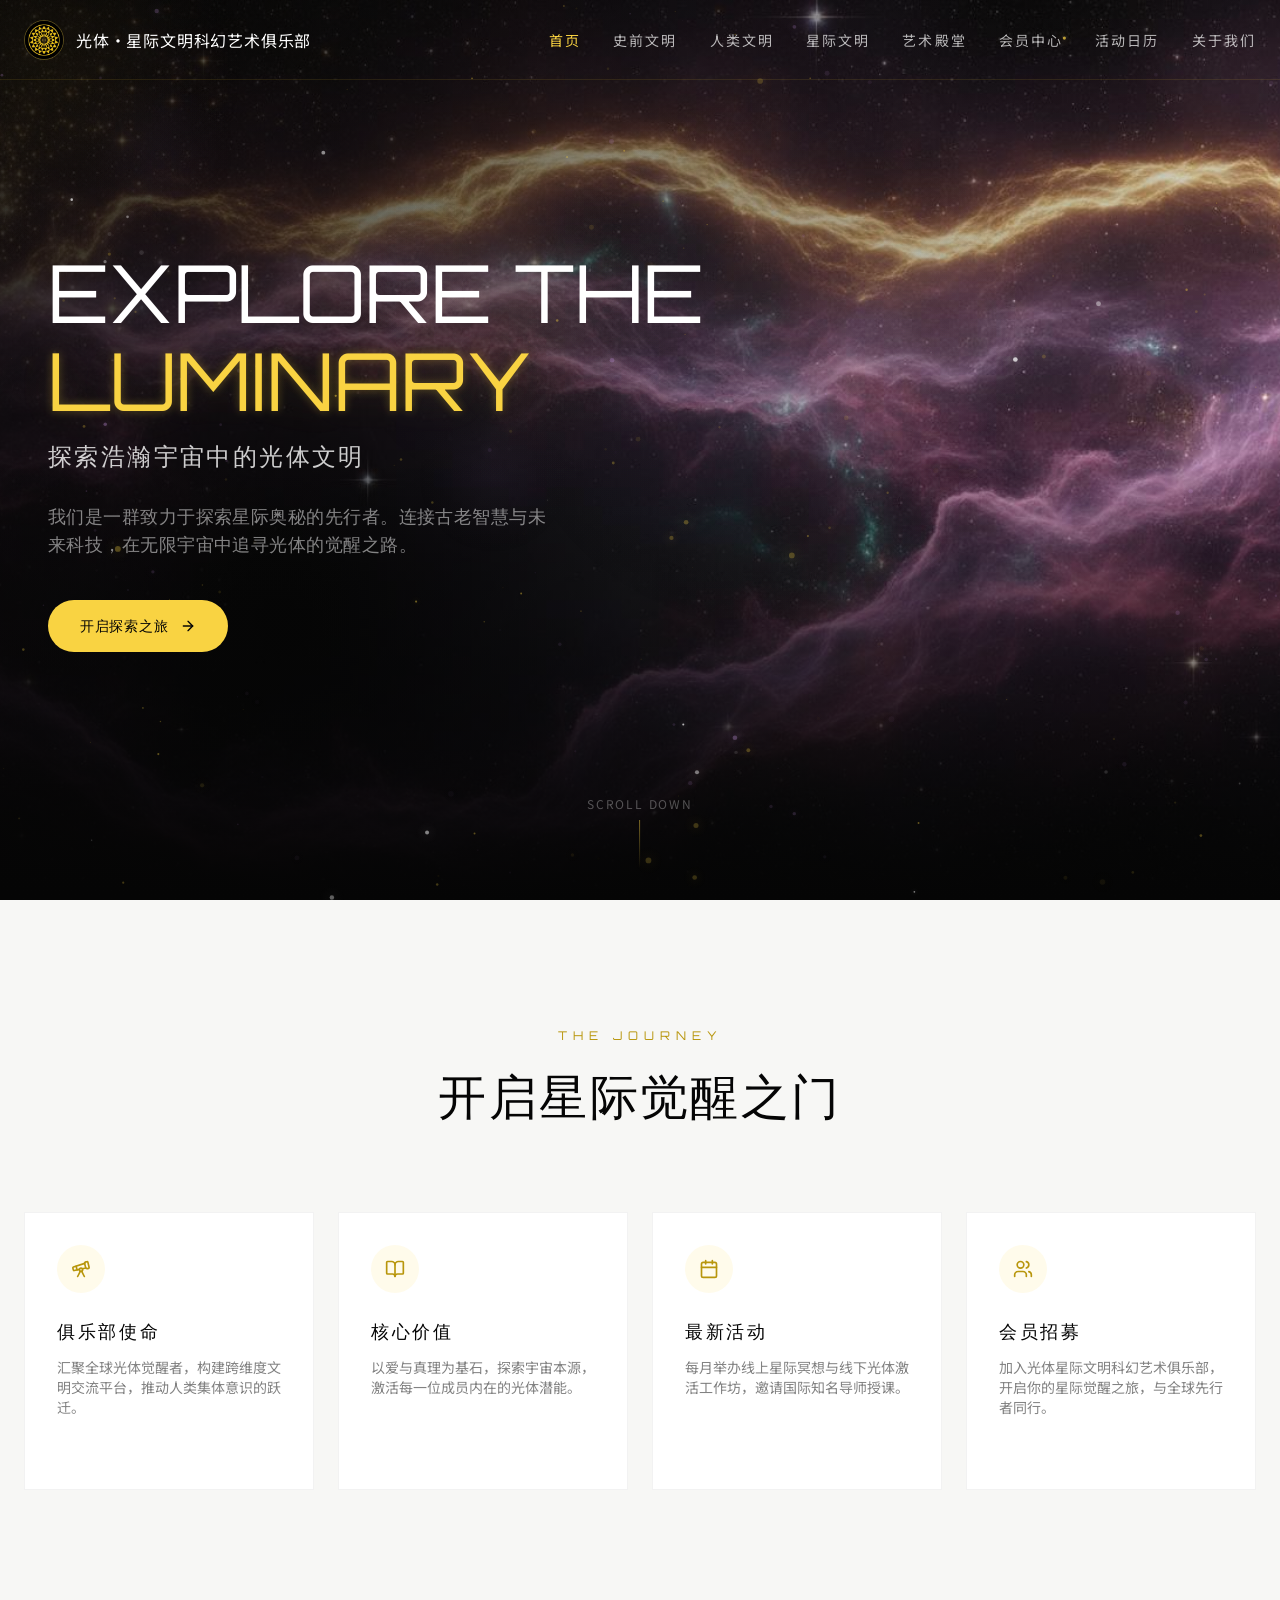
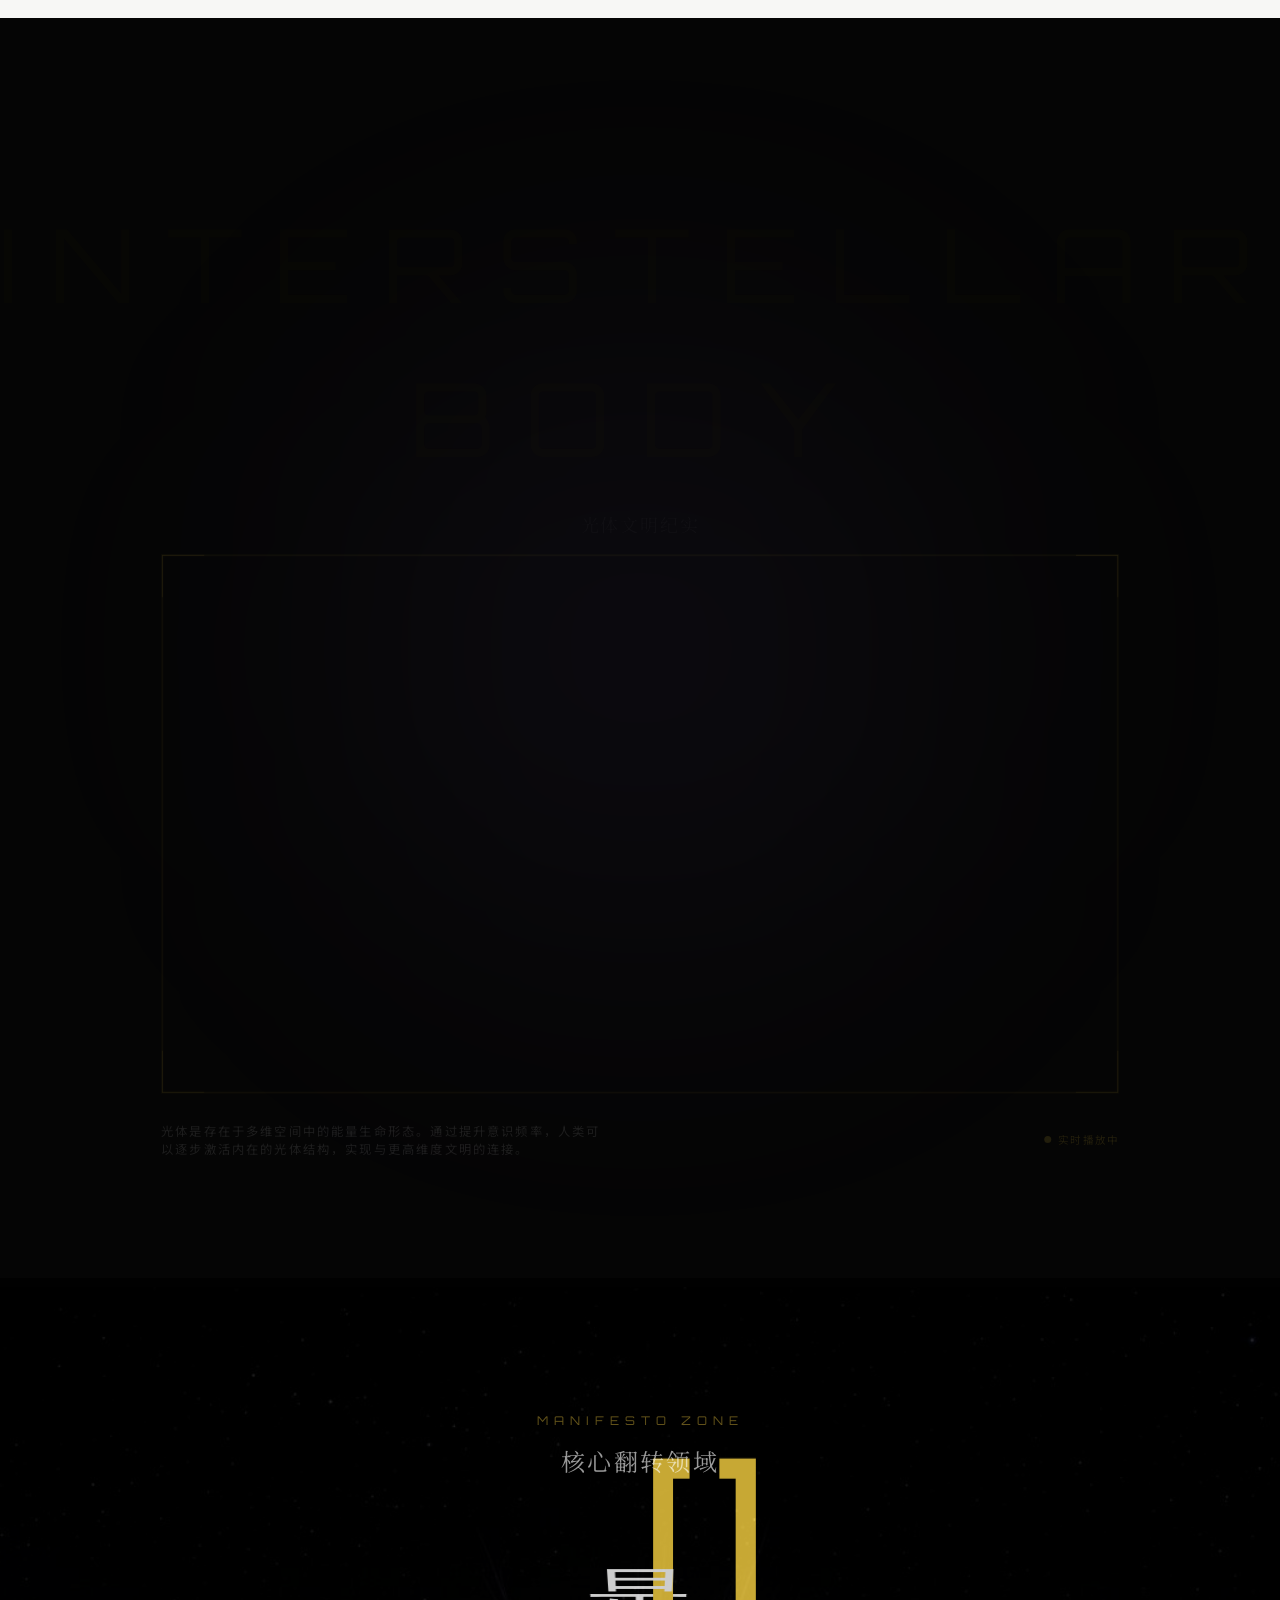
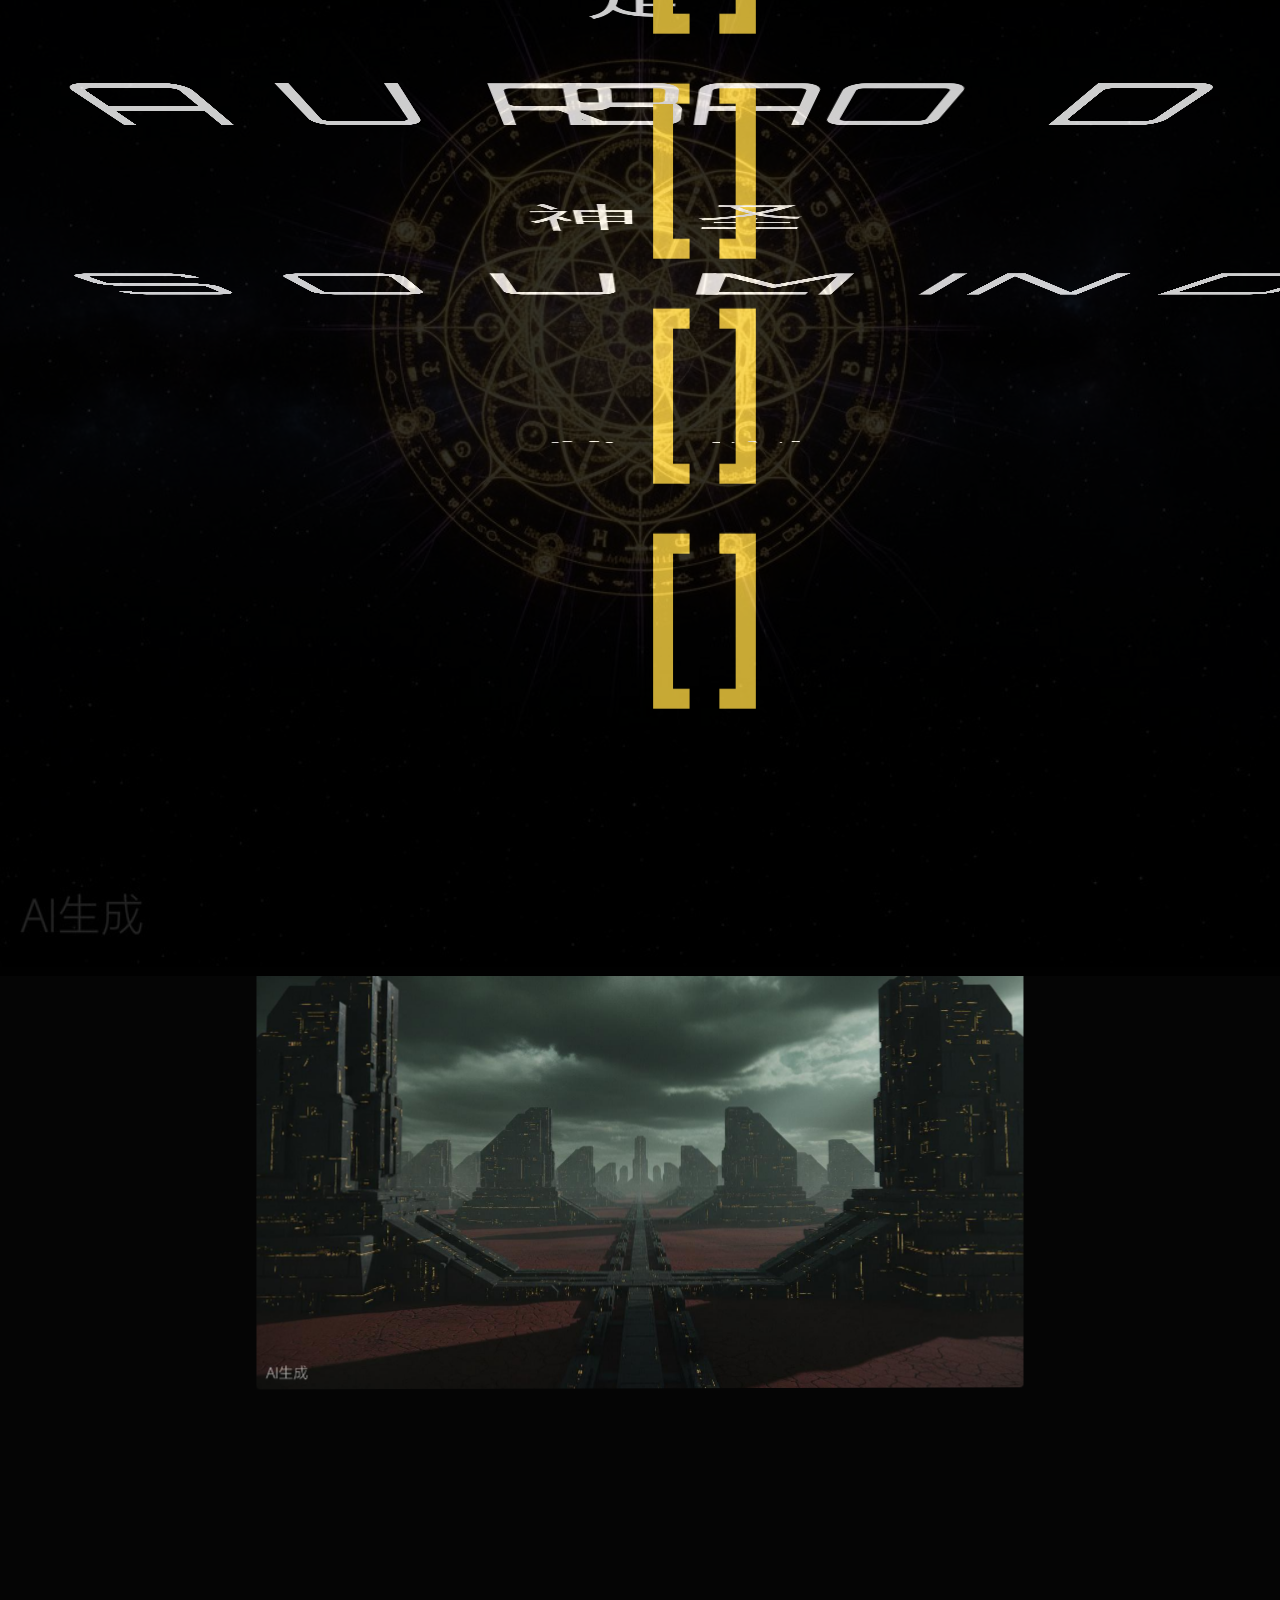
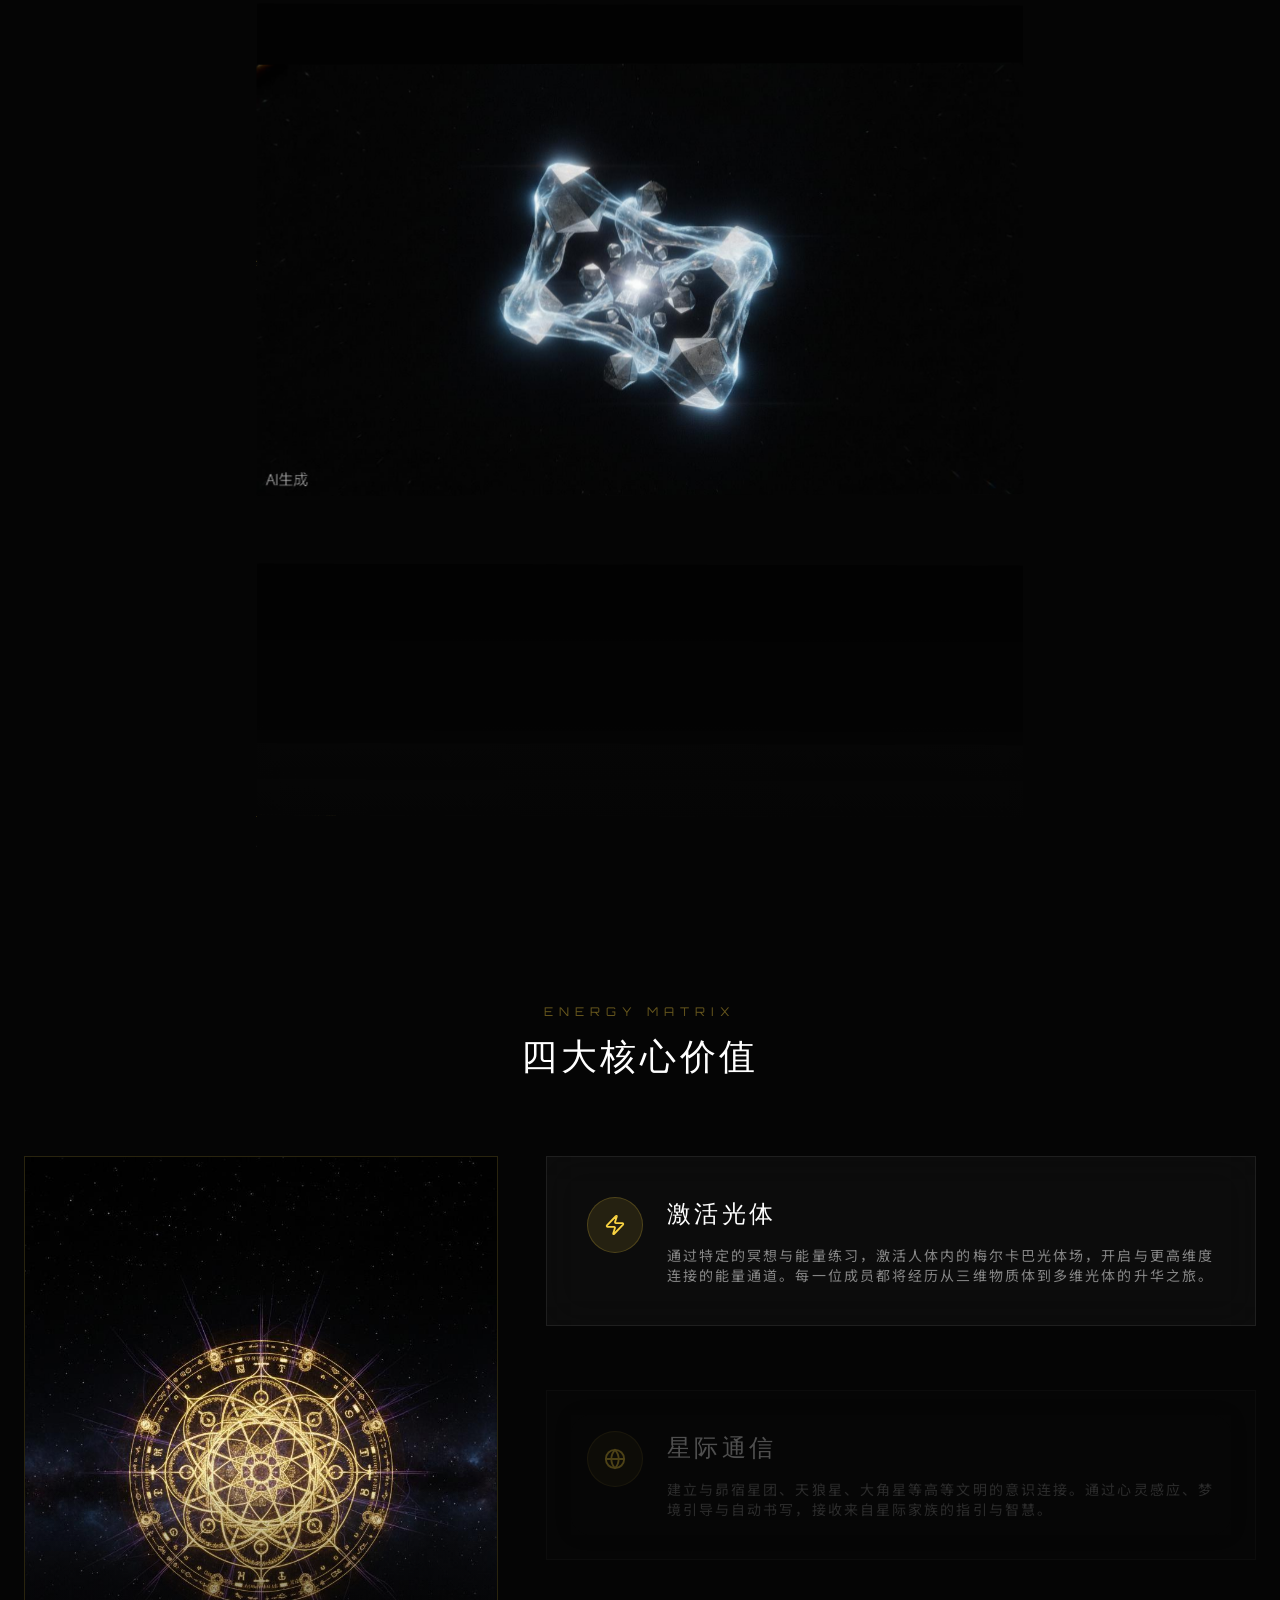
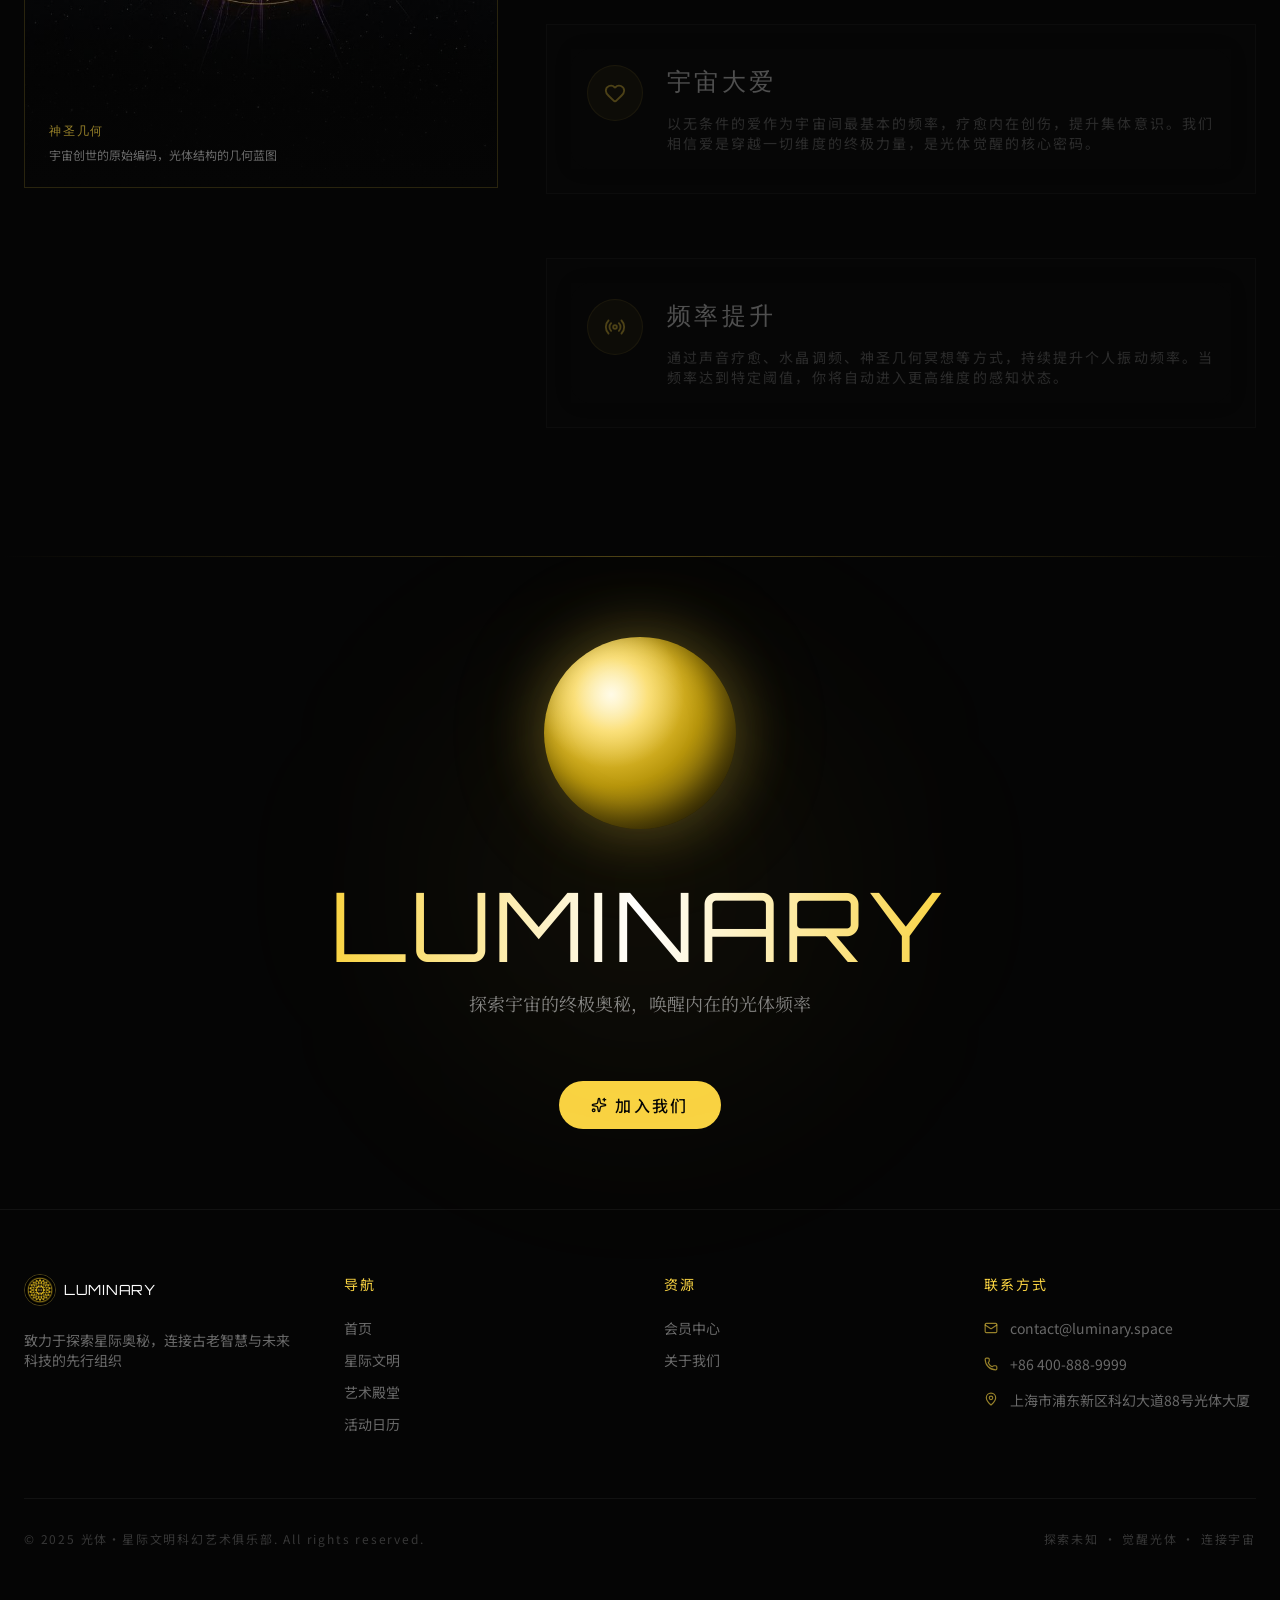
==== index.html @ 46bd372d "光体·星际文明科幻艺术俱乐部：Kimi 全量迁移 + hash 路由改造 - 从 kimi 站点迁移完整静态产物（index.html / assets / images / videos） - 路由" ====
<!DOCTYPE html><html lang="zh-CN"><head>
    <meta charset="UTF-8"/>
    <meta name="viewport" content="width=device-width, initial-scale=1.0, maximum-scale=5.0, user-scalable=yes"/>
    <meta name="theme-color" content="#050505"/>
    <link rel="icon" type="image/jpeg" href="./images/logo.jpg"/>
<title>光体·星际文明科幻艺术俱乐部</title>
    <link rel="preconnect" href="https://fonts.loli.net"/>
    <link rel="preconnect" href="https://gstatic.loli.net" crossorigin=""/>
    <link href="https://fonts.loli.net/css2?family=Cutive+Mono&amp;family=Orbitron:wght@400;500;600;700;800;900&amp;family=Rajdhani:wght@300;400;500;600;700&amp;family=Noto+Sans+SC:wght@300;400;500;700&amp;family=Noto+Serif+SC:wght@400;600&amp;display=swap" rel="stylesheet"/>
    <script type="module" crossorigin="" src="./assets/app-hash.js"></script>
    <link rel="stylesheet" crossorigin="" href="./assets/index-DGl1yDNd.css"/>
  <script src="https://www.kimi.com/sdk-seed.js" defer="" data-kimi-disable-watermark="false" data-kimi-analytics="false"></script></head>
  <body>
    <div id="root"></div>
  

</body></html>
---- assets/index-DGl1yDNd.css ----
*,:before,:after{--tw-border-spacing-x: 0;--tw-border-spacing-y: 0;--tw-translate-x: 0;--tw-translate-y: 0;--tw-rotate: 0;--tw-skew-x: 0;--tw-skew-y: 0;--tw-scale-x: 1;--tw-scale-y: 1;--tw-pan-x: ;--tw-pan-y: ;--tw-pinch-zoom: ;--tw-scroll-snap-strictness: proximity;--tw-gradient-from-position: ;--tw-gradient-via-position: ;--tw-gradient-to-position: ;--tw-ordinal: ;--tw-slashed-zero: ;--tw-numeric-figure: ;--tw-numeric-spacing: ;--tw-numeric-fraction: ;--tw-ring-inset: ;--tw-ring-offset-width: 0px;--tw-ring-offset-color: #fff;--tw-ring-color: rgb(59 130 246 / .5);--tw-ring-offset-shadow: 0 0 #0000;--tw-ring-shadow: 0 0 #0000;--tw-shadow: 0 0 #0000;--tw-shadow-colored: 0 0 #0000;--tw-blur: ;--tw-brightness: ;--tw-contrast: ;--tw-grayscale: ;--tw-hue-rotate: ;--tw-invert: ;--tw-saturate: ;--tw-sepia: ;--tw-drop-shadow: ;--tw-backdrop-blur: ;--tw-backdrop-brightness: ;--tw-backdrop-contrast: ;--tw-backdrop-grayscale: ;--tw-backdrop-hue-rotate: ;--tw-backdrop-invert: ;--tw-backdrop-opacity: ;--tw-backdrop-saturate: ;--tw-backdrop-sepia: ;--tw-contain-size: ;--tw-contain-layout: ;--tw-contain-paint: ;--tw-contain-style: }::backdrop{--tw-border-spacing-x: 0;--tw-border-spacing-y: 0;--tw-translate-x: 0;--tw-translate-y: 0;--tw-rotate: 0;--tw-skew-x: 0;--tw-skew-y: 0;--tw-scale-x: 1;--tw-scale-y: 1;--tw-pan-x: ;--tw-pan-y: ;--tw-pinch-zoom: ;--tw-scroll-snap-strictness: proximity;--tw-gradient-from-position: ;--tw-gradient-via-position: ;--tw-gradient-to-position: ;--tw-ordinal: ;--tw-slashed-zero: ;--tw-numeric-figure: ;--tw-numeric-spacing: ;--tw-numeric-fraction: ;--tw-ring-inset: ;--tw-ring-offset-width: 0px;--tw-ring-offset-color: #fff;--tw-ring-color: rgb(59 130 246 / .5);--tw-ring-offset-shadow: 0 0 #0000;--tw-ring-shadow: 0 0 #0000;--tw-shadow: 0 0 #0000;--tw-shadow-colored: 0 0 #0000;--tw-blur: ;--tw-brightness: ;--tw-contrast: ;--tw-grayscale: ;--tw-hue-rotate: ;--tw-invert: ;--tw-saturate: ;--tw-sepia: ;--tw-drop-shadow: ;--tw-backdrop-blur: ;--tw-backdrop-brightness: ;--tw-backdrop-contrast: ;--tw-backdrop-grayscale: ;--tw-backdrop-hue-rotate: ;--tw-backdrop-invert: ;--tw-backdrop-opacity: ;--tw-backdrop-saturate: ;--tw-backdrop-sepia: ;--tw-contain-size: ;--tw-contain-layout: ;--tw-contain-paint: ;--tw-contain-style: }*,:before,:after{box-sizing:border-box;border-width:0;border-style:solid;border-color:#e5e7eb}:before,:after{--tw-content: ""}html,:host{line-height:1.5;-webkit-text-size-adjust:100%;-moz-tab-size:4;-o-tab-size:4;tab-size:4;font-family:ui-sans-serif,system-ui,sans-serif,"Apple Color Emoji","Segoe UI Emoji",Segoe UI Symbol,"Noto Color Emoji";font-feature-settings:normal;font-variation-settings:normal;-webkit-tap-highlight-color:transparent}body{margin:0;line-height:inherit}hr{height:0;color:inherit;border-top-width:1px}abbr:where([title]){-webkit-text-decoration:underline dotted;text-decoration:underline dotted}h1,h2,h3,h4,h5,h6{font-size:inherit;font-weight:inherit}a{color:inherit;text-decoration:inherit}b,strong{font-weight:bolder}code,kbd,samp,pre{font-family:ui-monospace,SFMono-Regular,Menlo,Monaco,Consolas,Liberation Mono,Courier New,monospace;font-feature-settings:normal;font-variation-settings:normal;font-size:1em}small{font-size:80%}sub,sup{font-size:75%;line-height:0;position:relative;vertical-align:baseline}sub{bottom:-.25em}sup{top:-.5em}table{text-indent:0;border-color:inherit;border-collapse:collapse}button,input,optgroup,select,textarea{font-family:inherit;font-feature-settings:inherit;font-variation-settings:inherit;font-size:100%;font-weight:inherit;line-height:inherit;letter-spacing:inherit;color:inherit;margin:0;padding:0}button,select{text-transform:none}button,input:where([type=button]),input:where([type=reset]),input:where([type=submit]){-webkit-appearance:button;background-color:transparent;background-image:none}:-moz-focusring{outline:auto}:-moz-ui-invalid{box-shadow:none}progress{vertical-align:baseline}::-webkit-inner-spin-button,::-webkit-outer-spin-button{height:auto}[type=search]{-webkit-appearance:textfield;outline-offset:-2px}::-webkit-search-decoration{-webkit-appearance:none}::-webkit-file-upload-button{-webkit-appearance:button;font:inherit}summary{display:list-item}blockquote,dl,dd,h1,h2,h3,h4,h5,h6,hr,figure,p,pre{margin:0}fieldset{margin:0;padding:0}legend{padding:0}ol,ul,menu{list-style:none;margin:0;padding:0}dialog{padding:0}textarea{resize:vertical}input::-moz-placeholder,textarea::-moz-placeholder{opacity:1;color:#9ca3af}input::placeholder,textarea::placeholder{opacity:1;color:#9ca3af}button,[role=button]{cursor:pointer}:disabled{cursor:default}img,svg,video,canvas,audio,iframe,embed,object{display:block;vertical-align:middle}img,video{max-width:100%;height:auto}[hidden]:where(:not([hidden=until-found])){display:none}:root{--background: 0 0% 2%;--foreground: 0 0% 100%;--card: 0 0% 4%;--card-foreground: 0 0% 100%;--popover: 0 0% 4%;--popover-foreground: 0 0% 100%;--primary: 45 94% 62%;--primary-foreground: 0 0% 2%;--secondary: 240 4% 16%;--secondary-foreground: 0 0% 100%;--muted: 240 4% 16%;--muted-foreground: 0 0% 64%;--accent: 263 70% 76%;--accent-foreground: 0 0% 100%;--destructive: 0 84.2% 60.2%;--destructive-foreground: 0 0% 98%;--border: 45 94% 62% / .1;--input: 0 0% 15%;--ring: 45 94% 62%;--radius: .25rem;--font-orbitron: "Orbitron", sans-serif;--font-rajdhani: "Rajdhani", sans-serif;--font-cutive: "Cutive Mono", monospace;--font-noto: "Noto Sans SC", sans-serif;--font-noto-serif: "Noto Serif SC", serif}*{border-color:hsl(var(--border))}html{scroll-behavior:auto;overflow-x:hidden;width:100%}body{--tw-bg-opacity: 1;background-color:rgb(5 5 5 / var(--tw-bg-opacity, 1));--tw-text-opacity: 1;color:rgb(255 255 255 / var(--tw-text-opacity, 1));font-family:var(--font-noto);-webkit-font-smoothing:antialiased;-moz-osx-font-smoothing:grayscale;overflow-x:hidden;width:100%;min-width:320px}#root{width:100%;overflow-x:hidden}.\!container{width:100%!important}.container{width:100%}@media(min-width:640px){.\!container{max-width:640px!important}.container{max-width:640px}}@media(min-width:768px){.\!container{max-width:768px!important}.container{max-width:768px}}@media(min-width:1024px){.\!container{max-width:1024px!important}.container{max-width:1024px}}@media(min-width:1280px){.\!container{max-width:1280px!important}.container{max-width:1280px}}@media(min-width:1536px){.\!container{max-width:1536px!important}.container{max-width:1536px}}.font-orbitron{font-family:var(--font-orbitron)}.font-rajdhani{font-family:var(--font-rajdhani)}.font-serif-cn{font-family:var(--font-noto-serif)}.glass-panel{backdrop-filter:blur(20px);-webkit-backdrop-filter:blur(20px);background:#ffffff08;border:1px solid rgba(255,255,255,.08)}.gold-border{border:1px solid rgba(249,211,66,.15)}.morph-wrapper{height:100vh;display:flex;justify-content:center;overflow:auto;perspective:1000px;background:#010101}.morph-container{position:relative;height:100%;display:flex;justify-content:center;align-items:center;gap:2rem;transform-style:preserve-3d}.morph-column{display:flex;flex-direction:column;font-size:18vh;line-height:.9;font-family:var(--font-orbitron);text-transform:uppercase;color:#fff;transform-style:preserve-3d}.morph-column-center{width:40vw;text-align:center;height:100%;display:flex;justify-content:center;align-items:center}.morph-item{transform-style:preserve-3d;position:relative}.flip-target{display:flex;justify-content:center;align-items:center;transform-style:preserve-3d;position:relative}.fixed-bracket{position:absolute;width:100%;display:flex;justify-content:space-between;font-size:1.5em;color:#f9d342;top:50%;transform:translateY(-50%);pointer-events:none;padding:0 .2em}.morph-word{display:flex;justify-content:center;align-items:center;transform-style:preserve-3d}.char-main,.char-rearrange{display:inline-block;backface-visibility:hidden;transform-style:preserve-3d}.flip-state-1 .char-rearrange,.flip-state-2 .char-main{opacity:0}.reflection-section{background-color:#050505;min-height:100vh;display:flex;flex-direction:column;align-items:center;padding:15vh 0;color:#fff;overflow:hidden}.reflection-img{width:60vw;aspect-ratio:16/9;background-size:cover;background-position:center;will-change:transform;border-radius:4px}.reflection-group{position:relative;display:grid;place-items:center;transform-style:preserve-3d}.reflection-group .content{transform:rotateX(-3deg) rotateY(3deg)}.reflection-group .\!content{transform:rotateX(-3deg) rotateY(3deg)!important}.reflection-wrap{transform:scaleY(-1) rotateX(-3deg) rotateY(3deg);position:absolute;overflow:hidden;top:100%;left:0}.reflection-wrap:before,.reflection-wrap:after{content:"";position:absolute;right:0;left:0;height:20vh;background:#050505;z-index:10;pointer-events:none}.reflection-wrap:before{top:0}.reflection-wrap:after{bottom:0}.reflection-gradient{position:absolute;inset:0;z-index:20;pointer-events:none;background-image:linear-gradient(0deg,rgba(5,5,5,.8),rgba(5,5,5,.4) 40%,transparent 60%);mix-blend-mode:overlay}.sr-only{position:absolute;width:1px;height:1px;padding:0;margin:-1px;overflow:hidden;clip:rect(0,0,0,0);white-space:nowrap;border-width:0}.pointer-events-none{pointer-events:none}.visible{visibility:visible}.invisible{visibility:hidden}.static{position:static}.fixed{position:fixed}.absolute{position:absolute}.relative{position:relative}.inset-0{inset:0}.inset-x-0{left:0;right:0}.inset-y-0{top:0;bottom:0}.-bottom-12{bottom:-3rem}.-left-12{left:-3rem}.-right-12{right:-3rem}.-top-12{top:-3rem}.bottom-0{bottom:0}.bottom-6{bottom:1.5rem}.left-0{left:0}.left-1\/2{left:50%}.left-2{left:.5rem}.left-6{left:1.5rem}.left-\[20\%\]{left:20%}.left-\[50\%\]{left:50%}.left-\[60\%\]{left:60%}.right-0{right:0}.right-1{right:.25rem}.right-2{right:.5rem}.right-3{right:.75rem}.right-4{right:1rem}.right-6{right:1.5rem}.right-\[25\%\]{right:25%}.top-0{top:0}.top-1\.5{top:.375rem}.top-1\/2{top:50%}.top-16{top:4rem}.top-3\.5{top:.875rem}.top-4{top:1rem}.top-\[1px\]{top:1px}.top-\[50\%\]{top:50%}.top-\[60\%\]{top:60%}.top-full{top:100%}.isolate{isolation:isolate}.z-0{z-index:0}.z-10{z-index:10}.z-20{z-index:20}.z-30{z-index:30}.z-50{z-index:50}.z-\[1\]{z-index:1}.order-first{order:-9999}.order-last{order:9999}.col-start-2{grid-column-start:2}.row-span-2{grid-row:span 2 / span 2}.row-start-1{grid-row-start:1}.\!m-0{margin:0!important}.-mx-1{margin-left:-.25rem;margin-right:-.25rem}.-my-2{margin-top:-.5rem;margin-bottom:-.5rem}.mx-2{margin-left:.5rem;margin-right:.5rem}.mx-3\.5{margin-left:.875rem;margin-right:.875rem}.mx-auto{margin-left:auto;margin-right:auto}.my-0{margin-top:0;margin-bottom:0}.my-0\.5{margin-top:.125rem;margin-bottom:.125rem}.my-1{margin-top:.25rem;margin-bottom:.25rem}.-ml-4{margin-left:-1rem}.-mt-4{margin-top:-1rem}.mb-1{margin-bottom:.25rem}.mb-10{margin-bottom:2.5rem}.mb-12{margin-bottom:3rem}.mb-16{margin-bottom:4rem}.mb-2{margin-bottom:.5rem}.mb-24{margin-bottom:6rem}.mb-3{margin-bottom:.75rem}.mb-4{margin-bottom:1rem}.mb-5{margin-bottom:1.25rem}.mb-6{margin-bottom:1.5rem}.mb-8{margin-bottom:2rem}.ml-1{margin-left:.25rem}.ml-4{margin-left:1rem}.ml-auto{margin-left:auto}.mt-0\.5{margin-top:.125rem}.mt-1{margin-top:.25rem}.mt-1\.5{margin-top:.375rem}.mt-10{margin-top:2.5rem}.mt-2{margin-top:.5rem}.mt-3{margin-top:.75rem}.mt-4{margin-top:1rem}.mt-6{margin-top:1.5rem}.mt-auto{margin-top:auto}.line-clamp-1{overflow:hidden;display:-webkit-box;-webkit-box-orient:vertical;-webkit-line-clamp:1}.line-clamp-2{overflow:hidden;display:-webkit-box;-webkit-box-orient:vertical;-webkit-line-clamp:2}.block{display:block}.flex{display:flex}.inline-flex{display:inline-flex}.table{display:table}.table-caption{display:table-caption}.table-cell{display:table-cell}.table-row{display:table-row}.grid{display:grid}.hidden{display:none}.aspect-\[3\/4\]{aspect-ratio:3/4}.aspect-\[4\/3\]{aspect-ratio:4/3}.aspect-square{aspect-ratio:1 / 1}.aspect-video{aspect-ratio:16 / 9}.size-10{width:2.5rem;height:2.5rem}.size-2{width:.5rem;height:.5rem}.size-2\.5{width:.625rem;height:.625rem}.size-3{width:.75rem;height:.75rem}.size-3\.5{width:.875rem;height:.875rem}.size-4{width:1rem;height:1rem}.size-6{width:1.5rem;height:1.5rem}.size-7{width:1.75rem;height:1.75rem}.size-8{width:2rem;height:2rem}.size-9{width:2.25rem;height:2.25rem}.size-auto{width:auto;height:auto}.size-full{width:100%;height:100%}.h-1\.5{height:.375rem}.h-10{height:2.5rem}.h-12{height:3rem}.h-14{height:3.5rem}.h-16{height:4rem}.h-2{height:.5rem}.h-2\.5{height:.625rem}.h-32{height:8rem}.h-4{height:1rem}.h-5{height:1.25rem}.h-6{height:1.5rem}.h-7{height:1.75rem}.h-8{height:2rem}.h-9{height:2.25rem}.h-\[1\.15rem\]{height:1.15rem}.h-\[100dvh\]{height:100dvh}.h-\[250px\]{height:250px}.h-\[400px\]{height:400px}.h-\[calc\(100\%-1px\)\]{height:calc(100% - 1px)}.h-\[var\(--radix-navigation-menu-viewport-height\)\]{height:var(--radix-navigation-menu-viewport-height)}.h-\[var\(--radix-select-trigger-height\)\]{height:var(--radix-select-trigger-height)}.h-auto{height:auto}.h-full{height:100%}.h-px{height:1px}.h-svh{height:100svh}.max-h-\[300px\]{max-height:300px}.max-h-\[70vh\]{max-height:70vh}.min-h-0{min-height:0px}.min-h-16{min-height:4rem}.min-h-4{min-height:1rem}.min-h-\[50vh\]{min-height:50vh}.min-h-\[600px\]{min-height:600px}.min-h-\[60vh\]{min-height:60vh}.min-h-\[70vh\]{min-height:70vh}.min-h-\[80vh\]{min-height:80vh}.min-h-screen{min-height:100vh}.min-h-svh{min-height:100svh}.w-0{width:0px}.w-1{width:.25rem}.w-10{width:2.5rem}.w-12{width:3rem}.w-14{width:3.5rem}.w-2{width:.5rem}.w-2\.5{width:.625rem}.w-3{width:.75rem}.w-3\/4{width:75%}.w-32{width:8rem}.w-4{width:1rem}.w-5{width:1.25rem}.w-64{width:16rem}.w-7{width:1.75rem}.w-72{width:18rem}.w-8{width:2rem}.w-9{width:2.25rem}.w-\[100px\]{width:100px}.w-\[250px\]{width:250px}.w-\[400px\]{width:400px}.w-\[90vw\]{width:90vw}.w-auto{width:auto}.w-fit{width:-moz-fit-content;width:fit-content}.w-full{width:100%}.w-max{width:-moz-max-content;width:max-content}.w-px{width:1px}.min-w-0{min-width:0px}.min-w-10{min-width:2.5rem}.min-w-5{min-width:1.25rem}.min-w-8{min-width:2rem}.min-w-9{min-width:2.25rem}.min-w-\[12rem\]{min-width:12rem}.min-w-\[8rem\]{min-width:8rem}.min-w-\[var\(--radix-select-trigger-width\)\]{min-width:var(--radix-select-trigger-width)}.max-w-2xl{max-width:42rem}.max-w-3xl{max-width:48rem}.max-w-4xl{max-width:56rem}.max-w-\[1100px\]{max-width:1100px}.max-w-\[1440px\]{max-width:1440px}.max-w-\[calc\(100\%-2rem\)\]{max-width:calc(100% - 2rem)}.max-w-lg{max-width:32rem}.max-w-max{max-width:-moz-max-content;max-width:max-content}.max-w-md{max-width:28rem}.max-w-sm{max-width:24rem}.max-w-xl{max-width:36rem}.flex-1{flex:1 1 0%}.flex-shrink-0,.shrink-0{flex-shrink:0}.grow{flex-grow:1}.grow-0{flex-grow:0}.basis-full{flex-basis:100%}.caption-bottom{caption-side:bottom}.border-collapse{border-collapse:collapse}.-translate-x-1\/2{--tw-translate-x: -50%;transform:translate(var(--tw-translate-x),var(--tw-translate-y)) rotate(var(--tw-rotate)) skew(var(--tw-skew-x)) skewY(var(--tw-skew-y)) scaleX(var(--tw-scale-x)) scaleY(var(--tw-scale-y))}.-translate-x-px{--tw-translate-x: -1px;transform:translate(var(--tw-translate-x),var(--tw-translate-y)) rotate(var(--tw-rotate)) skew(var(--tw-skew-x)) skewY(var(--tw-skew-y)) scaleX(var(--tw-scale-x)) scaleY(var(--tw-scale-y))}.-translate-y-1\/2{--tw-translate-y: -50%;transform:translate(var(--tw-translate-x),var(--tw-translate-y)) rotate(var(--tw-rotate)) skew(var(--tw-skew-x)) skewY(var(--tw-skew-y)) scaleX(var(--tw-scale-x)) scaleY(var(--tw-scale-y))}.translate-x-\[-50\%\]{--tw-translate-x: -50%;transform:translate(var(--tw-translate-x),var(--tw-translate-y)) rotate(var(--tw-rotate)) skew(var(--tw-skew-x)) skewY(var(--tw-skew-y)) scaleX(var(--tw-scale-x)) scaleY(var(--tw-scale-y))}.translate-x-px{--tw-translate-x: 1px;transform:translate(var(--tw-translate-x),var(--tw-translate-y)) rotate(var(--tw-rotate)) skew(var(--tw-skew-x)) skewY(var(--tw-skew-y)) scaleX(var(--tw-scale-x)) scaleY(var(--tw-scale-y))}.translate-y-0\.5{--tw-translate-y: .125rem;transform:translate(var(--tw-translate-x),var(--tw-translate-y)) rotate(var(--tw-rotate)) skew(var(--tw-skew-x)) skewY(var(--tw-skew-y)) scaleX(var(--tw-scale-x)) scaleY(var(--tw-scale-y))}.translate-y-\[-50\%\]{--tw-translate-y: -50%;transform:translate(var(--tw-translate-x),var(--tw-translate-y)) rotate(var(--tw-rotate)) skew(var(--tw-skew-x)) skewY(var(--tw-skew-y)) scaleX(var(--tw-scale-x)) scaleY(var(--tw-scale-y))}.translate-y-\[calc\(-50\%_-_2px\)\]{--tw-translate-y: calc(-50% - 2px) ;transform:translate(var(--tw-translate-x),var(--tw-translate-y)) rotate(var(--tw-rotate)) skew(var(--tw-skew-x)) skewY(var(--tw-skew-y)) scaleX(var(--tw-scale-x)) scaleY(var(--tw-scale-y))}.rotate-45{--tw-rotate: 45deg;transform:translate(var(--tw-translate-x),var(--tw-translate-y)) rotate(var(--tw-rotate)) skew(var(--tw-skew-x)) skewY(var(--tw-skew-y)) scaleX(var(--tw-scale-x)) scaleY(var(--tw-scale-y))}.rotate-90{--tw-rotate: 90deg;transform:translate(var(--tw-translate-x),var(--tw-translate-y)) rotate(var(--tw-rotate)) skew(var(--tw-skew-x)) skewY(var(--tw-skew-y)) scaleX(var(--tw-scale-x)) scaleY(var(--tw-scale-y))}.transform{transform:translate(var(--tw-translate-x),var(--tw-translate-y)) rotate(var(--tw-rotate)) skew(var(--tw-skew-x)) skewY(var(--tw-skew-y)) scaleX(var(--tw-scale-x)) scaleY(var(--tw-scale-y))}@keyframes caret-blink{0%,70%,to{opacity:1}20%,50%{opacity:0}}.animate-caret-blink{animation:caret-blink 1.25s ease-out infinite}@keyframes pulse{50%{opacity:.5}}.animate-pulse{animation:pulse 2s cubic-bezier(.4,0,.6,1) infinite}@keyframes spin{to{transform:rotate(360deg)}}.animate-spin{animation:spin 1s linear infinite}.cursor-default{cursor:default}.cursor-pointer{cursor:pointer}.cursor-text{cursor:text}.touch-none{touch-action:none}.select-none{-webkit-user-select:none;-moz-user-select:none;user-select:none}.resize-none{resize:none}.resize{resize:both}.scroll-my-1{scroll-margin-top:.25rem;scroll-margin-bottom:.25rem}.scroll-py-1{scroll-padding-top:.25rem;scroll-padding-bottom:.25rem}.list-disc{list-style-type:disc}.list-none{list-style-type:none}.auto-rows-min{grid-auto-rows:min-content}.grid-cols-1{grid-template-columns:repeat(1,minmax(0,1fr))}.grid-cols-2{grid-template-columns:repeat(2,minmax(0,1fr))}.grid-cols-\[0_1fr\]{grid-template-columns:0 1fr}.grid-rows-\[auto_auto\]{grid-template-rows:auto auto}.flex-row{flex-direction:row}.flex-col{flex-direction:column}.flex-col-reverse{flex-direction:column-reverse}.flex-wrap{flex-wrap:wrap}.place-content-center{place-content:center}.items-start{align-items:flex-start}.items-end{align-items:flex-end}.items-center{align-items:center}.items-baseline{align-items:baseline}.items-stretch{align-items:stretch}.justify-start{justify-content:flex-start}.justify-center{justify-content:center}.justify-between{justify-content:space-between}.justify-items-start{justify-items:start}.gap-0\.5{gap:.125rem}.gap-1{gap:.25rem}.gap-1\.5{gap:.375rem}.gap-10{gap:2.5rem}.gap-12{gap:3rem}.gap-2{gap:.5rem}.gap-2\.5{gap:.625rem}.gap-3{gap:.75rem}.gap-4{gap:1rem}.gap-6{gap:1.5rem}.gap-7{gap:1.75rem}.gap-8{gap:2rem}.gap-\[--spacing\(var\(--gap\)\)\]{gap:var(--spacing(var(--gap)))}.gap-y-0\.5{row-gap:.125rem}.space-y-16>:not([hidden])~:not([hidden]){--tw-space-y-reverse: 0;margin-top:calc(4rem * calc(1 - var(--tw-space-y-reverse)));margin-bottom:calc(4rem * var(--tw-space-y-reverse))}.space-y-3>:not([hidden])~:not([hidden]){--tw-space-y-reverse: 0;margin-top:calc(.75rem * calc(1 - var(--tw-space-y-reverse)));margin-bottom:calc(.75rem * var(--tw-space-y-reverse))}.space-y-4>:not([hidden])~:not([hidden]){--tw-space-y-reverse: 0;margin-top:calc(1rem * calc(1 - var(--tw-space-y-reverse)));margin-bottom:calc(1rem * var(--tw-space-y-reverse))}.space-y-8>:not([hidden])~:not([hidden]){--tw-space-y-reverse: 0;margin-top:calc(2rem * calc(1 - var(--tw-space-y-reverse)));margin-bottom:calc(2rem * var(--tw-space-y-reverse))}.self-start{align-self:flex-start}.self-stretch{align-self:stretch}.justify-self-end{justify-self:end}.overflow-auto{overflow:auto}.overflow-hidden{overflow:hidden}.overflow-x-auto{overflow-x:auto}.overflow-y-auto{overflow-y:auto}.overflow-x-hidden{overflow-x:hidden}.whitespace-nowrap{white-space:nowrap}.text-balance{text-wrap:balance}.break-words{overflow-wrap:break-word}.rounded-\[2px\]{border-radius:2px}.rounded-\[4px\]{border-radius:4px}.rounded-\[calc\(var\(--radius\)-5px\)\]{border-radius:calc(var(--radius) - 5px)}.rounded-\[inherit\]{border-radius:inherit}.rounded-full{border-radius:9999px}.rounded-lg{border-radius:var(--radius)}.rounded-md{border-radius:calc(var(--radius) - 2px)}.rounded-none{border-radius:0}.rounded-sm{border-radius:calc(var(--radius) - 4px)}.rounded-xl{border-radius:calc(var(--radius) + 4px)}.rounded-xs{border-radius:calc(var(--radius) - 6px)}.rounded-l-md{border-top-left-radius:calc(var(--radius) - 2px);border-bottom-left-radius:calc(var(--radius) - 2px)}.rounded-r-md{border-top-right-radius:calc(var(--radius) - 2px);border-bottom-right-radius:calc(var(--radius) - 2px)}.rounded-tl-sm{border-top-left-radius:calc(var(--radius) - 4px)}.border{border-width:1px}.border-0{border-width:0px}.border-\[1\.5px\]{border-width:1.5px}.border-y{border-top-width:1px;border-bottom-width:1px}.border-b{border-bottom-width:1px}.border-l{border-left-width:1px}.border-r{border-right-width:1px}.border-t{border-top-width:1px}.border-dashed{border-style:dashed}.border-\[\#050505\]\/10{border-color:#0505051a}.border-\[\#050505\]\/5{border-color:#0505050d}.border-\[\#A78BFA\]\/20{border-color:#a78bfa33}.border-\[\#F9D342\]\/10{border-color:#f9d3421a}.border-\[\#F9D342\]\/20{border-color:#f9d34233}.border-\[\#F9D342\]\/30{border-color:#f9d3424d}.border-\[\#F9D342\]\/40{border-color:#f9d34266}.border-border{border-color:hsl(var(--border))}.border-border\/50{border-color:hsl(var(--border) / .5)}.border-green-500\/20{border-color:#22c55e33}.border-input{border-color:hsl(var(--input))}.border-primary{border-color:hsl(var(--primary))}.border-sidebar-border{border-color:hsl(var(--sidebar-border))}.border-transparent{border-color:transparent}.border-white\/10{border-color:#ffffff1a}.border-white\/20{border-color:#fff3}.border-white\/5{border-color:#ffffff0d}.border-l-transparent{border-left-color:transparent}.border-t-transparent{border-top-color:transparent}.bg-\[\#050505\]{--tw-bg-opacity: 1;background-color:rgb(5 5 5 / var(--tw-bg-opacity, 1))}.bg-\[\#050505\]\/5{background-color:#0505050d}.bg-\[\#050505\]\/80{background-color:#050505cc}.bg-\[\#050505\]\/95{background-color:#050505f2}.bg-\[\#A78BFA\]\/10{background-color:#a78bfa1a}.bg-\[\#A78BFA\]\/5{background-color:#a78bfa0d}.bg-\[\#F9D342\]{--tw-bg-opacity: 1;background-color:rgb(249 211 66 / var(--tw-bg-opacity, 1))}.bg-\[\#F9D342\]\/10{background-color:#f9d3421a}.bg-\[\#F9D342\]\/5{background-color:#f9d3420d}.bg-\[\#F9D342\]\/60{background-color:#f9d34299}.bg-accent{background-color:hsl(var(--accent))}.bg-background{background-color:hsl(var(--background))}.bg-black\/50{background-color:#00000080}.bg-border{background-color:hsl(var(--border))}.bg-card{background-color:hsl(var(--card))}.bg-destructive{--tw-bg-opacity: 1;background-color:hsl(var(--destructive) / var(--tw-bg-opacity, 1))}.bg-foreground{background-color:hsl(var(--foreground))}.bg-green-500\/10{background-color:#22c55e1a}.bg-input{background-color:hsl(var(--input))}.bg-muted{background-color:hsl(var(--muted))}.bg-muted\/50{background-color:hsl(var(--muted) / .5)}.bg-popover{background-color:hsl(var(--popover))}.bg-primary{background-color:hsl(var(--primary))}.bg-primary\/20{background-color:hsl(var(--primary) / .2)}.bg-secondary{background-color:hsl(var(--secondary))}.bg-sidebar{background-color:hsl(var(--sidebar-background))}.bg-sidebar-border{background-color:hsl(var(--sidebar-border))}.bg-transparent{background-color:transparent}.bg-white{--tw-bg-opacity: 1;background-color:rgb(255 255 255 / var(--tw-bg-opacity, 1))}.bg-white\/5{background-color:#ffffff0d}.bg-white\/\[0\.02\]{background-color:#ffffff05}.bg-gradient-to-b{background-image:linear-gradient(to bottom,var(--tw-gradient-stops))}.bg-gradient-to-br{background-image:linear-gradient(to bottom right,var(--tw-gradient-stops))}.bg-gradient-to-r{background-image:linear-gradient(to right,var(--tw-gradient-stops))}.bg-gradient-to-t{background-image:linear-gradient(to top,var(--tw-gradient-stops))}.from-\[\#050505\]{--tw-gradient-from: #050505 var(--tw-gradient-from-position);--tw-gradient-to: rgb(5 5 5 / 0) var(--tw-gradient-to-position);--tw-gradient-stops: var(--tw-gradient-from), var(--tw-gradient-to)}.from-\[\#050505\]\/50{--tw-gradient-from: rgb(5 5 5 / .5) var(--tw-gradient-from-position);--tw-gradient-to: rgb(5 5 5 / 0) var(--tw-gradient-to-position);--tw-gradient-stops: var(--tw-gradient-from), var(--tw-gradient-to)}.from-\[\#050505\]\/80{--tw-gradient-from: rgb(5 5 5 / .8) var(--tw-gradient-from-position);--tw-gradient-to: rgb(5 5 5 / 0) var(--tw-gradient-to-position);--tw-gradient-stops: var(--tw-gradient-from), var(--tw-gradient-to)}.from-\[\#F9D342\]\/20{--tw-gradient-from: rgb(249 211 66 / .2) var(--tw-gradient-from-position);--tw-gradient-to: rgb(249 211 66 / 0) var(--tw-gradient-to-position);--tw-gradient-stops: var(--tw-gradient-from), var(--tw-gradient-to)}.from-\[\#F9D342\]\/50{--tw-gradient-from: rgb(249 211 66 / .5) var(--tw-gradient-from-position);--tw-gradient-to: rgb(249 211 66 / 0) var(--tw-gradient-to-position);--tw-gradient-stops: var(--tw-gradient-from), var(--tw-gradient-to)}.from-transparent{--tw-gradient-from: transparent var(--tw-gradient-from-position);--tw-gradient-to: rgb(0 0 0 / 0) var(--tw-gradient-to-position);--tw-gradient-stops: var(--tw-gradient-from), var(--tw-gradient-to)}.via-\[\#050505\]\/20{--tw-gradient-to: rgb(5 5 5 / 0) var(--tw-gradient-to-position);--tw-gradient-stops: var(--tw-gradient-from), rgb(5 5 5 / .2) var(--tw-gradient-via-position), var(--tw-gradient-to)}.via-\[\#050505\]\/35{--tw-gradient-to: rgb(5 5 5 / 0) var(--tw-gradient-to-position);--tw-gradient-stops: var(--tw-gradient-from), rgb(5 5 5 / .35) var(--tw-gradient-via-position), var(--tw-gradient-to)}.via-\[\#050505\]\/70{--tw-gradient-to: rgb(5 5 5 / 0) var(--tw-gradient-to-position);--tw-gradient-stops: var(--tw-gradient-from), rgb(5 5 5 / .7) var(--tw-gradient-via-position), var(--tw-gradient-to)}.via-\[\#050505\]\/80{--tw-gradient-to: rgb(5 5 5 / 0) var(--tw-gradient-to-position);--tw-gradient-stops: var(--tw-gradient-from), rgb(5 5 5 / .8) var(--tw-gradient-via-position), var(--tw-gradient-to)}.via-\[\#F9D342\]\/30{--tw-gradient-to: rgb(249 211 66 / 0) var(--tw-gradient-to-position);--tw-gradient-stops: var(--tw-gradient-from), rgb(249 211 66 / .3) var(--tw-gradient-via-position), var(--tw-gradient-to)}.via-transparent{--tw-gradient-to: rgb(0 0 0 / 0) var(--tw-gradient-to-position);--tw-gradient-stops: var(--tw-gradient-from), transparent var(--tw-gradient-via-position), var(--tw-gradient-to)}.to-\[\#050505\]{--tw-gradient-to: #050505 var(--tw-gradient-to-position)}.to-\[\#050505\]\/25{--tw-gradient-to: rgb(5 5 5 / .25) var(--tw-gradient-to-position)}.to-\[\#A78BFA\]\/20{--tw-gradient-to: rgb(167 139 250 / .2) var(--tw-gradient-to-position)}.to-transparent{--tw-gradient-to: transparent var(--tw-gradient-to-position)}.fill-current{fill:currentColor}.fill-foreground{fill:hsl(var(--foreground))}.fill-primary{fill:hsl(var(--primary))}.object-cover{-o-object-fit:cover;object-fit:cover}.p-0{padding:0}.p-1{padding:.25rem}.p-2{padding:.5rem}.p-3{padding:.75rem}.p-4{padding:1rem}.p-5{padding:1.25rem}.p-6{padding:1.5rem}.p-\[3px\]{padding:3px}.p-px{padding:1px}.px-1{padding-left:.25rem;padding-right:.25rem}.px-1\.5{padding-left:.375rem;padding-right:.375rem}.px-2{padding-left:.5rem;padding-right:.5rem}.px-2\.5{padding-left:.625rem;padding-right:.625rem}.px-3{padding-left:.75rem;padding-right:.75rem}.px-4{padding-left:1rem;padding-right:1rem}.px-5{padding-left:1.25rem;padding-right:1.25rem}.px-6{padding-left:1.5rem;padding-right:1.5rem}.py-0\.5{padding-top:.125rem;padding-bottom:.125rem}.py-1{padding-top:.25rem;padding-bottom:.25rem}.py-1\.5{padding-top:.375rem;padding-bottom:.375rem}.py-10{padding-top:2.5rem;padding-bottom:2.5rem}.py-12{padding-top:3rem;padding-bottom:3rem}.py-16{padding-top:4rem;padding-bottom:4rem}.py-2{padding-top:.5rem;padding-bottom:.5rem}.py-2\.5{padding-top:.625rem;padding-bottom:.625rem}.py-20{padding-top:5rem;padding-bottom:5rem}.py-3{padding-top:.75rem;padding-bottom:.75rem}.py-4{padding-top:1rem;padding-bottom:1rem}.py-6{padding-top:1.5rem;padding-bottom:1.5rem}.py-8{padding-top:2rem;padding-bottom:2rem}.pb-20{padding-bottom:5rem}.pb-3{padding-bottom:.75rem}.pb-4{padding-bottom:1rem}.pl-2{padding-left:.5rem}.pl-3{padding-left:.75rem}.pl-4{padding-left:1rem}.pl-8{padding-left:2rem}.pr-1{padding-right:.25rem}.pr-2{padding-right:.5rem}.pr-2\.5{padding-right:.625rem}.pr-3{padding-right:.75rem}.pr-8{padding-right:2rem}.pt-0{padding-top:0}.pt-20{padding-top:5rem}.pt-3{padding-top:.75rem}.pt-4{padding-top:1rem}.pt-6{padding-top:1.5rem}.text-left{text-align:left}.text-center{text-align:center}.align-middle{vertical-align:middle}.font-mono{font-family:ui-monospace,SFMono-Regular,Menlo,Monaco,Consolas,Liberation Mono,Courier New,monospace}.font-sans{font-family:ui-sans-serif,system-ui,sans-serif,"Apple Color Emoji","Segoe UI Emoji",Segoe UI Symbol,"Noto Color Emoji"}.text-2xl{font-size:1.5rem;line-height:2rem}.text-3xl{font-size:1.875rem;line-height:2.25rem}.text-4xl{font-size:2.25rem;line-height:2.5rem}.text-\[0\.8rem\]{font-size:.8rem}.text-\[10px\]{font-size:10px}.text-base{font-size:1rem;line-height:1.5rem}.text-lg{font-size:1.125rem;line-height:1.75rem}.text-sm{font-size:.875rem;line-height:1.25rem}.text-sm\/relaxed{font-size:.875rem;line-height:1.625}.text-xl{font-size:1.25rem;line-height:1.75rem}.text-xs{font-size:.75rem;line-height:1rem}.font-medium{font-weight:500}.font-normal{font-weight:400}.font-semibold{font-weight:600}.tabular-nums{--tw-numeric-spacing: tabular-nums;font-variant-numeric:var(--tw-ordinal) var(--tw-slashed-zero) var(--tw-numeric-figure) var(--tw-numeric-spacing) var(--tw-numeric-fraction)}.leading-\[1\.1\]{line-height:1.1}.leading-none{line-height:1}.leading-normal{line-height:1.5}.leading-relaxed{line-height:1.625}.leading-snug{line-height:1.375}.tracking-\[0\.3em\]{letter-spacing:.3em}.tracking-\[0\.5em\]{letter-spacing:.5em}.tracking-tight{letter-spacing:-.025em}.tracking-wide{letter-spacing:.025em}.tracking-wider{letter-spacing:.05em}.tracking-widest{letter-spacing:.1em}.text-\[\#050505\]{--tw-text-opacity: 1;color:rgb(5 5 5 / var(--tw-text-opacity, 1))}.text-\[\#050505\]\/40{color:#05050566}.text-\[\#050505\]\/50{color:#05050580}.text-\[\#050505\]\/60{color:#05050599}.text-\[\#A78BFA\]{--tw-text-opacity: 1;color:rgb(167 139 250 / var(--tw-text-opacity, 1))}.text-\[\#B8960C\]{--tw-text-opacity: 1;color:rgb(184 150 12 / var(--tw-text-opacity, 1))}.text-\[\#B8960C\]\/60{color:#b8960c99}.text-\[\#F9D342\]{--tw-text-opacity: 1;color:rgb(249 211 66 / var(--tw-text-opacity, 1))}.text-\[\#F9D342\]\/20{color:#f9d34233}.text-\[\#F9D342\]\/40{color:#f9d34266}.text-\[\#F9D342\]\/60{color:#f9d34299}.text-accent-foreground{color:hsl(var(--accent-foreground))}.text-background{color:hsl(var(--background))}.text-card-foreground{color:hsl(var(--card-foreground))}.text-current{color:currentColor}.text-destructive{--tw-text-opacity: 1;color:hsl(var(--destructive) / var(--tw-text-opacity, 1))}.text-foreground{color:hsl(var(--foreground))}.text-green-400{--tw-text-opacity: 1;color:rgb(74 222 128 / var(--tw-text-opacity, 1))}.text-muted-foreground{color:hsl(var(--muted-foreground))}.text-popover-foreground{color:hsl(var(--popover-foreground))}.text-primary{color:hsl(var(--primary))}.text-primary-foreground{color:hsl(var(--primary-foreground))}.text-secondary-foreground{color:hsl(var(--secondary-foreground))}.text-sidebar-foreground{color:hsl(var(--sidebar-foreground))}.text-sidebar-foreground\/70{color:hsl(var(--sidebar-foreground) / .7)}.text-white{--tw-text-opacity: 1;color:rgb(255 255 255 / var(--tw-text-opacity, 1))}.text-white\/20{color:#fff3}.text-white\/30{color:#ffffff4d}.text-white\/40{color:#fff6}.text-white\/50{color:#ffffff80}.text-white\/60{color:#fff9}.text-white\/70{color:#ffffffb3}.text-white\/80{color:#fffc}.underline-offset-4{text-underline-offset:4px}.opacity-0{opacity:0}.opacity-15{opacity:.15}.opacity-20{opacity:.2}.opacity-30{opacity:.3}.opacity-50{opacity:.5}.opacity-70{opacity:.7}.opacity-80{opacity:.8}.shadow{--tw-shadow: 0 1px 3px 0 rgb(0 0 0 / .1), 0 1px 2px -1px rgb(0 0 0 / .1);--tw-shadow-colored: 0 1px 3px 0 var(--tw-shadow-color), 0 1px 2px -1px var(--tw-shadow-color);box-shadow:var(--tw-ring-offset-shadow, 0 0 #0000),var(--tw-ring-shadow, 0 0 #0000),var(--tw-shadow)}.shadow-\[0_0_0_1px_hsl\(var\(--sidebar-border\)\)\]{--tw-shadow: 0 0 0 1px hsl(var(--sidebar-border));--tw-shadow-colored: 0 0 0 1px var(--tw-shadow-color);box-shadow:var(--tw-ring-offset-shadow, 0 0 #0000),var(--tw-ring-shadow, 0 0 #0000),var(--tw-shadow)}.shadow-lg{--tw-shadow: 0 10px 15px -3px rgb(0 0 0 / .1), 0 4px 6px -4px rgb(0 0 0 / .1);--tw-shadow-colored: 0 10px 15px -3px var(--tw-shadow-color), 0 4px 6px -4px var(--tw-shadow-color);box-shadow:var(--tw-ring-offset-shadow, 0 0 #0000),var(--tw-ring-shadow, 0 0 #0000),var(--tw-shadow)}.shadow-md{--tw-shadow: 0 4px 6px -1px rgb(0 0 0 / .1), 0 2px 4px -2px rgb(0 0 0 / .1);--tw-shadow-colored: 0 4px 6px -1px var(--tw-shadow-color), 0 2px 4px -2px var(--tw-shadow-color);box-shadow:var(--tw-ring-offset-shadow, 0 0 #0000),var(--tw-ring-shadow, 0 0 #0000),var(--tw-shadow)}.shadow-none{--tw-shadow: 0 0 #0000;--tw-shadow-colored: 0 0 #0000;box-shadow:var(--tw-ring-offset-shadow, 0 0 #0000),var(--tw-ring-shadow, 0 0 #0000),var(--tw-shadow)}.shadow-sm{--tw-shadow: 0 1px 2px 0 rgb(0 0 0 / .05);--tw-shadow-colored: 0 1px 2px 0 var(--tw-shadow-color);box-shadow:var(--tw-ring-offset-shadow, 0 0 #0000),var(--tw-ring-shadow, 0 0 #0000),var(--tw-shadow)}.shadow-xl{--tw-shadow: 0 20px 25px -5px rgb(0 0 0 / .1), 0 8px 10px -6px rgb(0 0 0 / .1);--tw-shadow-colored: 0 20px 25px -5px var(--tw-shadow-color), 0 8px 10px -6px var(--tw-shadow-color);box-shadow:var(--tw-ring-offset-shadow, 0 0 #0000),var(--tw-ring-shadow, 0 0 #0000),var(--tw-shadow)}.shadow-xs{--tw-shadow: 0 1px 2px 0 rgb(0 0 0 / .05);--tw-shadow-colored: 0 1px 2px 0 var(--tw-shadow-color);box-shadow:var(--tw-ring-offset-shadow, 0 0 #0000),var(--tw-ring-shadow, 0 0 #0000),var(--tw-shadow)}.outline-none{outline:2px solid transparent;outline-offset:2px}.outline{outline-style:solid}.ring-0{--tw-ring-offset-shadow: var(--tw-ring-inset) 0 0 0 var(--tw-ring-offset-width) var(--tw-ring-offset-color);--tw-ring-shadow: var(--tw-ring-inset) 0 0 0 calc(0px + var(--tw-ring-offset-width)) var(--tw-ring-color);box-shadow:var(--tw-ring-offset-shadow),var(--tw-ring-shadow),var(--tw-shadow, 0 0 #0000)}.ring-ring\/50{--tw-ring-color: hsl(var(--ring) / .5)}.ring-sidebar-ring{--tw-ring-color: hsl(var(--sidebar-ring))}.ring-offset-background{--tw-ring-offset-color: hsl(var(--background))}.blur-\[120px\]{--tw-blur: blur(120px);filter:var(--tw-blur) var(--tw-brightness) var(--tw-contrast) var(--tw-grayscale) var(--tw-hue-rotate) var(--tw-invert) var(--tw-saturate) var(--tw-sepia) var(--tw-drop-shadow)}.blur-\[150px\]{--tw-blur: blur(150px);filter:var(--tw-blur) var(--tw-brightness) var(--tw-contrast) var(--tw-grayscale) var(--tw-hue-rotate) var(--tw-invert) var(--tw-saturate) var(--tw-sepia) var(--tw-drop-shadow)}.filter{filter:var(--tw-blur) var(--tw-brightness) var(--tw-contrast) var(--tw-grayscale) var(--tw-hue-rotate) var(--tw-invert) var(--tw-saturate) var(--tw-sepia) var(--tw-drop-shadow)}.backdrop-blur-\[2px\]{--tw-backdrop-blur: blur(2px);-webkit-backdrop-filter:var(--tw-backdrop-blur) var(--tw-backdrop-brightness) var(--tw-backdrop-contrast) var(--tw-backdrop-grayscale) var(--tw-backdrop-hue-rotate) var(--tw-backdrop-invert) var(--tw-backdrop-opacity) var(--tw-backdrop-saturate) var(--tw-backdrop-sepia);backdrop-filter:var(--tw-backdrop-blur) var(--tw-backdrop-brightness) var(--tw-backdrop-contrast) var(--tw-backdrop-grayscale) var(--tw-backdrop-hue-rotate) var(--tw-backdrop-invert) var(--tw-backdrop-opacity) var(--tw-backdrop-saturate) var(--tw-backdrop-sepia)}.backdrop-blur-xl{--tw-backdrop-blur: blur(24px);-webkit-backdrop-filter:var(--tw-backdrop-blur) var(--tw-backdrop-brightness) var(--tw-backdrop-contrast) var(--tw-backdrop-grayscale) var(--tw-backdrop-hue-rotate) var(--tw-backdrop-invert) var(--tw-backdrop-opacity) var(--tw-backdrop-saturate) var(--tw-backdrop-sepia);backdrop-filter:var(--tw-backdrop-blur) var(--tw-backdrop-brightness) var(--tw-backdrop-contrast) var(--tw-backdrop-grayscale) var(--tw-backdrop-hue-rotate) var(--tw-backdrop-invert) var(--tw-backdrop-opacity) var(--tw-backdrop-saturate) var(--tw-backdrop-sepia)}.transition{transition-property:color,background-color,border-color,text-decoration-color,fill,stroke,opacity,box-shadow,transform,filter,backdrop-filter;transition-timing-function:cubic-bezier(.4,0,.2,1);transition-duration:.15s}.transition-\[color\,box-shadow\]{transition-property:color,box-shadow;transition-timing-function:cubic-bezier(.4,0,.2,1);transition-duration:.15s}.transition-\[left\,right\,width\]{transition-property:left,right,width;transition-timing-function:cubic-bezier(.4,0,.2,1);transition-duration:.15s}.transition-\[margin\,opacity\]{transition-property:margin,opacity;transition-timing-function:cubic-bezier(.4,0,.2,1);transition-duration:.15s}.transition-\[width\,height\,padding\]{transition-property:width,height,padding;transition-timing-function:cubic-bezier(.4,0,.2,1);transition-duration:.15s}.transition-\[width\]{transition-property:width;transition-timing-function:cubic-bezier(.4,0,.2,1);transition-duration:.15s}.transition-all{transition-property:all;transition-timing-function:cubic-bezier(.4,0,.2,1);transition-duration:.15s}.transition-colors{transition-property:color,background-color,border-color,text-decoration-color,fill,stroke;transition-timing-function:cubic-bezier(.4,0,.2,1);transition-duration:.15s}.transition-none{transition-property:none}.transition-opacity{transition-property:opacity;transition-timing-function:cubic-bezier(.4,0,.2,1);transition-duration:.15s}.transition-shadow{transition-property:box-shadow;transition-timing-function:cubic-bezier(.4,0,.2,1);transition-duration:.15s}.transition-transform{transition-property:transform;transition-timing-function:cubic-bezier(.4,0,.2,1);transition-duration:.15s}.duration-100{transition-duration:.1s}.duration-1000{transition-duration:1s}.duration-200{transition-duration:.2s}.duration-300{transition-duration:.3s}.duration-500{transition-duration:.5s}.duration-700{transition-duration:.7s}.ease-in-out{transition-timing-function:cubic-bezier(.4,0,.2,1)}.ease-linear{transition-timing-function:linear}@keyframes enter{0%{opacity:var(--tw-enter-opacity, 1);transform:translate3d(var(--tw-enter-translate-x, 0),var(--tw-enter-translate-y, 0),0) scale3d(var(--tw-enter-scale, 1),var(--tw-enter-scale, 1),var(--tw-enter-scale, 1)) rotate(var(--tw-enter-rotate, 0))}}@keyframes exit{to{opacity:var(--tw-exit-opacity, 1);transform:translate3d(var(--tw-exit-translate-x, 0),var(--tw-exit-translate-y, 0),0) scale3d(var(--tw-exit-scale, 1),var(--tw-exit-scale, 1),var(--tw-exit-scale, 1)) rotate(var(--tw-exit-rotate, 0))}}.animate-in{animation-name:enter;animation-duration:.15s;--tw-enter-opacity: initial;--tw-enter-scale: initial;--tw-enter-rotate: initial;--tw-enter-translate-x: initial;--tw-enter-translate-y: initial}.fade-in-0{--tw-enter-opacity: 0}.zoom-in-95{--tw-enter-scale: .95}.duration-100{animation-duration:.1s}.duration-1000{animation-duration:1s}.duration-200{animation-duration:.2s}.duration-300{animation-duration:.3s}.duration-500{animation-duration:.5s}.duration-700{animation-duration:.7s}.ease-in-out{animation-timing-function:cubic-bezier(.4,0,.2,1)}.ease-linear{animation-timing-function:linear}.tracking-sci-fi{letter-spacing:.15em}.text-shadow-glow{text-shadow:0 0 10px rgba(249,211,66,.3),0 0 40px rgba(249,211,66,.1)}.\[--cell-size\:--spacing\(8\)\]{--cell-size: var(--spacing(8))}.selection\:bg-primary *::-moz-selection{background-color:hsl(var(--primary))}.selection\:bg-primary *::selection{background-color:hsl(var(--primary))}.selection\:text-primary-foreground *::-moz-selection{color:hsl(var(--primary-foreground))}.selection\:text-primary-foreground *::selection{color:hsl(var(--primary-foreground))}.selection\:bg-primary::-moz-selection{background-color:hsl(var(--primary))}.selection\:bg-primary::selection{background-color:hsl(var(--primary))}.selection\:text-primary-foreground::-moz-selection{color:hsl(var(--primary-foreground))}.selection\:text-primary-foreground::selection{color:hsl(var(--primary-foreground))}.file\:inline-flex::file-selector-button{display:inline-flex}.file\:h-7::file-selector-button{height:1.75rem}.file\:border-0::file-selector-button{border-width:0px}.file\:bg-transparent::file-selector-button{background-color:transparent}.file\:text-sm::file-selector-button{font-size:.875rem;line-height:1.25rem}.file\:font-medium::file-selector-button{font-weight:500}.file\:text-foreground::file-selector-button{color:hsl(var(--foreground))}.placeholder\:text-muted-foreground::-moz-placeholder{color:hsl(var(--muted-foreground))}.placeholder\:text-muted-foreground::placeholder{color:hsl(var(--muted-foreground))}.after\:absolute:after{content:var(--tw-content);position:absolute}.after\:-inset-2:after{content:var(--tw-content);inset:-.5rem}.after\:inset-y-0:after{content:var(--tw-content);top:0;bottom:0}.after\:left-1\/2:after{content:var(--tw-content);left:50%}.after\:w-1:after{content:var(--tw-content);width:.25rem}.after\:w-\[2px\]:after{content:var(--tw-content);width:2px}.after\:-translate-x-1\/2:after{content:var(--tw-content);--tw-translate-x: -50%;transform:translate(var(--tw-translate-x),var(--tw-translate-y)) rotate(var(--tw-rotate)) skew(var(--tw-skew-x)) skewY(var(--tw-skew-y)) scaleX(var(--tw-scale-x)) scaleY(var(--tw-scale-y))}.first\:rounded-l-md:first-child{border-top-left-radius:calc(var(--radius) - 2px);border-bottom-left-radius:calc(var(--radius) - 2px)}.first\:border-l:first-child{border-left-width:1px}.last\:mt-0:last-child{margin-top:0}.last\:rounded-r-md:last-child{border-top-right-radius:calc(var(--radius) - 2px);border-bottom-right-radius:calc(var(--radius) - 2px)}.last\:border-b-0:last-child{border-bottom-width:0px}.hover\:-translate-y-1:hover{--tw-translate-y: -.25rem;transform:translate(var(--tw-translate-x),var(--tw-translate-y)) rotate(var(--tw-rotate)) skew(var(--tw-skew-x)) skewY(var(--tw-skew-y)) scaleX(var(--tw-scale-x)) scaleY(var(--tw-scale-y))}.hover\:scale-105:hover{--tw-scale-x: 1.05;--tw-scale-y: 1.05;transform:translate(var(--tw-translate-x),var(--tw-translate-y)) rotate(var(--tw-rotate)) skew(var(--tw-skew-x)) skewY(var(--tw-skew-y)) scaleX(var(--tw-scale-x)) scaleY(var(--tw-scale-y))}.hover\:scale-\[1\.02\]:hover{--tw-scale-x: 1.02;--tw-scale-y: 1.02;transform:translate(var(--tw-translate-x),var(--tw-translate-y)) rotate(var(--tw-rotate)) skew(var(--tw-skew-x)) skewY(var(--tw-skew-y)) scaleX(var(--tw-scale-x)) scaleY(var(--tw-scale-y))}.hover\:border-\[\#F9D342\]\/20:hover{border-color:#f9d34233}.hover\:border-\[\#F9D342\]\/30:hover{border-color:#f9d3424d}.hover\:border-\[\#F9D342\]\/40:hover{border-color:#f9d34266}.hover\:border-white\/20:hover{border-color:#fff3}.hover\:bg-\[\#F9D342\]\/90:hover{background-color:#f9d342e6}.hover\:bg-accent:hover{background-color:hsl(var(--accent))}.hover\:bg-destructive\/90:hover{background-color:hsl(var(--destructive) / .9)}.hover\:bg-muted:hover{background-color:hsl(var(--muted))}.hover\:bg-muted\/50:hover{background-color:hsl(var(--muted) / .5)}.hover\:bg-primary\/90:hover{background-color:hsl(var(--primary) / .9)}.hover\:bg-secondary\/80:hover{background-color:hsl(var(--secondary) / .8)}.hover\:bg-sidebar-accent:hover{background-color:hsl(var(--sidebar-accent))}.hover\:bg-white\/5:hover{background-color:#ffffff0d}.hover\:text-\[\#F9D342\]:hover{--tw-text-opacity: 1;color:rgb(249 211 66 / var(--tw-text-opacity, 1))}.hover\:text-accent-foreground:hover{color:hsl(var(--accent-foreground))}.hover\:text-foreground:hover{color:hsl(var(--foreground))}.hover\:text-muted-foreground:hover{color:hsl(var(--muted-foreground))}.hover\:text-sidebar-accent-foreground:hover{color:hsl(var(--sidebar-accent-foreground))}.hover\:text-white:hover{--tw-text-opacity: 1;color:rgb(255 255 255 / var(--tw-text-opacity, 1))}.hover\:underline:hover{text-decoration-line:underline}.hover\:opacity-100:hover{opacity:1}.hover\:shadow-\[0_0_0_1px_hsl\(var\(--sidebar-accent\)\)\]:hover{--tw-shadow: 0 0 0 1px hsl(var(--sidebar-accent));--tw-shadow-colored: 0 0 0 1px var(--tw-shadow-color);box-shadow:var(--tw-ring-offset-shadow, 0 0 #0000),var(--tw-ring-shadow, 0 0 #0000),var(--tw-shadow)}.hover\:shadow-\[0_0_30px_rgba\(249\,211\,66\,0\.3\)\]:hover{--tw-shadow: 0 0 30px rgba(249,211,66,.3);--tw-shadow-colored: 0 0 30px var(--tw-shadow-color);box-shadow:var(--tw-ring-offset-shadow, 0 0 #0000),var(--tw-ring-shadow, 0 0 #0000),var(--tw-shadow)}.hover\:shadow-lg:hover{--tw-shadow: 0 10px 15px -3px rgb(0 0 0 / .1), 0 4px 6px -4px rgb(0 0 0 / .1);--tw-shadow-colored: 0 10px 15px -3px var(--tw-shadow-color), 0 4px 6px -4px var(--tw-shadow-color);box-shadow:var(--tw-ring-offset-shadow, 0 0 #0000),var(--tw-ring-shadow, 0 0 #0000),var(--tw-shadow)}.hover\:shadow-md:hover{--tw-shadow: 0 4px 6px -1px rgb(0 0 0 / .1), 0 2px 4px -2px rgb(0 0 0 / .1);--tw-shadow-colored: 0 4px 6px -1px var(--tw-shadow-color), 0 2px 4px -2px var(--tw-shadow-color);box-shadow:var(--tw-ring-offset-shadow, 0 0 #0000),var(--tw-ring-shadow, 0 0 #0000),var(--tw-shadow)}.hover\:ring-4:hover{--tw-ring-offset-shadow: var(--tw-ring-inset) 0 0 0 var(--tw-ring-offset-width) var(--tw-ring-offset-color);--tw-ring-shadow: var(--tw-ring-inset) 0 0 0 calc(4px + var(--tw-ring-offset-width)) var(--tw-ring-color);box-shadow:var(--tw-ring-offset-shadow),var(--tw-ring-shadow),var(--tw-shadow, 0 0 #0000)}.hover\:after\:bg-sidebar-border:hover:after{content:var(--tw-content);background-color:hsl(var(--sidebar-border))}.focus\:z-10:focus{z-index:10}.focus\:border-\[\#F9D342\]\/40:focus{border-color:#f9d34266}.focus\:bg-accent:focus{background-color:hsl(var(--accent))}.focus\:text-accent-foreground:focus{color:hsl(var(--accent-foreground))}.focus\:outline-none:focus{outline:2px solid transparent;outline-offset:2px}.focus\:ring-2:focus{--tw-ring-offset-shadow: var(--tw-ring-inset) 0 0 0 var(--tw-ring-offset-width) var(--tw-ring-offset-color);--tw-ring-shadow: var(--tw-ring-inset) 0 0 0 calc(2px + var(--tw-ring-offset-width)) var(--tw-ring-color);box-shadow:var(--tw-ring-offset-shadow),var(--tw-ring-shadow),var(--tw-shadow, 0 0 #0000)}.focus\:ring-ring:focus{--tw-ring-color: hsl(var(--ring))}.focus\:ring-offset-2:focus{--tw-ring-offset-width: 2px}.focus-visible\:z-10:focus-visible{z-index:10}.focus-visible\:border-ring:focus-visible{border-color:hsl(var(--ring))}.focus-visible\:outline-1:focus-visible{outline-width:1px}.focus-visible\:outline-ring:focus-visible{outline-color:hsl(var(--ring))}.focus-visible\:ring-0:focus-visible{--tw-ring-offset-shadow: var(--tw-ring-inset) 0 0 0 var(--tw-ring-offset-width) var(--tw-ring-offset-color);--tw-ring-shadow: var(--tw-ring-inset) 0 0 0 calc(0px + var(--tw-ring-offset-width)) var(--tw-ring-color);box-shadow:var(--tw-ring-offset-shadow),var(--tw-ring-shadow),var(--tw-shadow, 0 0 #0000)}.focus-visible\:ring-1:focus-visible{--tw-ring-offset-shadow: var(--tw-ring-inset) 0 0 0 var(--tw-ring-offset-width) var(--tw-ring-offset-color);--tw-ring-shadow: var(--tw-ring-inset) 0 0 0 calc(1px + var(--tw-ring-offset-width)) var(--tw-ring-color);box-shadow:var(--tw-ring-offset-shadow),var(--tw-ring-shadow),var(--tw-shadow, 0 0 #0000)}.focus-visible\:ring-2:focus-visible{--tw-ring-offset-shadow: var(--tw-ring-inset) 0 0 0 var(--tw-ring-offset-width) var(--tw-ring-offset-color);--tw-ring-shadow: var(--tw-ring-inset) 0 0 0 calc(2px + var(--tw-ring-offset-width)) var(--tw-ring-color);box-shadow:var(--tw-ring-offset-shadow),var(--tw-ring-shadow),var(--tw-shadow, 0 0 #0000)}.focus-visible\:ring-4:focus-visible{--tw-ring-offset-shadow: var(--tw-ring-inset) 0 0 0 var(--tw-ring-offset-width) var(--tw-ring-offset-color);--tw-ring-shadow: var(--tw-ring-inset) 0 0 0 calc(4px + var(--tw-ring-offset-width)) var(--tw-ring-color);box-shadow:var(--tw-ring-offset-shadow),var(--tw-ring-shadow),var(--tw-shadow, 0 0 #0000)}.focus-visible\:ring-\[3px\]:focus-visible{--tw-ring-offset-shadow: var(--tw-ring-inset) 0 0 0 var(--tw-ring-offset-width) var(--tw-ring-offset-color);--tw-ring-shadow: var(--tw-ring-inset) 0 0 0 calc(3px + var(--tw-ring-offset-width)) var(--tw-ring-color);box-shadow:var(--tw-ring-offset-shadow),var(--tw-ring-shadow),var(--tw-shadow, 0 0 #0000)}.focus-visible\:ring-destructive\/20:focus-visible{--tw-ring-color: hsl(var(--destructive) / .2)}.focus-visible\:ring-ring:focus-visible{--tw-ring-color: hsl(var(--ring))}.focus-visible\:ring-ring\/50:focus-visible{--tw-ring-color: hsl(var(--ring) / .5)}.focus-visible\:ring-offset-1:focus-visible{--tw-ring-offset-width: 1px}.active\:bg-sidebar-accent:active{background-color:hsl(var(--sidebar-accent))}.active\:text-sidebar-accent-foreground:active{color:hsl(var(--sidebar-accent-foreground))}.disabled\:pointer-events-none:disabled{pointer-events:none}.disabled\:cursor-not-allowed:disabled{cursor:not-allowed}.disabled\:opacity-50:disabled{opacity:.5}.group\/menu-item:focus-within .group-focus-within\/menu-item\:opacity-100{opacity:1}.group:hover .group-hover\:translate-x-1{--tw-translate-x: .25rem;transform:translate(var(--tw-translate-x),var(--tw-translate-y)) rotate(var(--tw-rotate)) skew(var(--tw-skew-x)) skewY(var(--tw-skew-y)) scaleX(var(--tw-scale-x)) scaleY(var(--tw-scale-y))}.group:hover .group-hover\:scale-105{--tw-scale-x: 1.05;--tw-scale-y: 1.05;transform:translate(var(--tw-translate-x),var(--tw-translate-y)) rotate(var(--tw-rotate)) skew(var(--tw-skew-x)) skewY(var(--tw-skew-y)) scaleX(var(--tw-scale-x)) scaleY(var(--tw-scale-y))}.group:hover .group-hover\:scale-110{--tw-scale-x: 1.1;--tw-scale-y: 1.1;transform:translate(var(--tw-translate-x),var(--tw-translate-y)) rotate(var(--tw-rotate)) skew(var(--tw-skew-x)) skewY(var(--tw-skew-y)) scaleX(var(--tw-scale-x)) scaleY(var(--tw-scale-y))}.group:hover .group-hover\:border-\[\#F9D342\]\/60{border-color:#f9d34299}.group:hover .group-hover\:bg-\[\#F9D342\]\/20{background-color:#f9d34233}.group\/menu-item:hover .group-hover\/menu-item\:opacity-100,.group:hover .group-hover\:opacity-100{opacity:1}.group:hover .group-hover\:opacity-90{opacity:.9}.peer\/menu-button:hover~.peer-hover\/menu-button\:text-sidebar-accent-foreground{color:hsl(var(--sidebar-accent-foreground))}.peer:disabled~.peer-disabled\:cursor-not-allowed{cursor:not-allowed}.peer:disabled~.peer-disabled\:opacity-50{opacity:.5}.has-\[\>button\]\:ml-\[-0\.45rem\]:has(>button){margin-left:-.45rem}.has-\[\>button\]\:mr-\[-0\.45rem\]:has(>button){margin-right:-.45rem}.has-\[\>kbd\]\:ml-\[-0\.35rem\]:has(>kbd){margin-left:-.35rem}.has-\[\>kbd\]\:mr-\[-0\.35rem\]:has(>kbd){margin-right:-.35rem}.has-\[\>\[data-align\=block-end\]\]\:h-auto:has(>[data-align=block-end]){height:auto}.has-\[\>\[data-align\=block-start\]\]\:h-auto:has(>[data-align=block-start]){height:auto}.has-\[\>textarea\]\:h-auto:has(>textarea){height:auto}.has-\[\>\[data-slot\=field\]\]\:w-full:has(>[data-slot=field]){width:100%}.has-\[\>svg\]\:grid-cols-\[calc\(var\(--spacing\)\*4\)_1fr\]:has(>svg){grid-template-columns:calc(var(--spacing) * 4) 1fr}.has-\[\>\[data-align\=block-end\]\]\:flex-col:has(>[data-align=block-end]){flex-direction:column}.has-\[\>\[data-align\=block-start\]\]\:flex-col:has(>[data-align=block-start]){flex-direction:column}.has-\[\>\[data-slot\=field\]\]\:flex-col:has(>[data-slot=field]){flex-direction:column}.has-\[\>\[data-slot\=field-content\]\]\:items-start:has(>[data-slot=field-content]){align-items:flex-start}.has-\[\>\[data-slot\=button-group\]\]\:gap-2:has(>[data-slot=button-group]){gap:.5rem}.has-\[\>\[data-slot\=checkbox-group\]\]\:gap-3:has(>[data-slot=checkbox-group]){gap:.75rem}.has-\[\>\[data-slot\=radio-group\]\]\:gap-3:has(>[data-slot=radio-group]){gap:.75rem}.has-\[\>svg\]\:gap-x-3:has(>svg){-moz-column-gap:.75rem;column-gap:.75rem}.has-\[\>\[data-slot\=field\]\]\:rounded-md:has(>[data-slot=field]){border-radius:calc(var(--radius) - 2px)}.has-\[\>\[data-slot\=field\]\]\:border:has(>[data-slot=field]){border-width:1px}.has-\[\[data-slot\=input-group-control\]\:focus-visible\]\:border-ring:has([data-slot=input-group-control]:focus-visible){border-color:hsl(var(--ring))}.has-\[\[data-slot\]\[aria-invalid\=true\]\]\:border-destructive:has([data-slot][aria-invalid=true]){--tw-border-opacity: 1;border-color:hsl(var(--destructive) / var(--tw-border-opacity, 1))}.has-\[\>svg\]\:p-0:has(>svg){padding:0}.has-\[\>svg\]\:px-2:has(>svg){padding-left:.5rem;padding-right:.5rem}.has-\[\>svg\]\:px-2\.5:has(>svg){padding-left:.625rem;padding-right:.625rem}.has-\[\>svg\]\:px-3:has(>svg){padding-left:.75rem;padding-right:.75rem}.has-\[\>svg\]\:px-4:has(>svg){padding-left:1rem;padding-right:1rem}.has-\[\[data-slot\=input-group-control\]\:focus-visible\]\:ring-\[3px\]:has([data-slot=input-group-control]:focus-visible){--tw-ring-offset-shadow: var(--tw-ring-inset) 0 0 0 var(--tw-ring-offset-width) var(--tw-ring-offset-color);--tw-ring-shadow: var(--tw-ring-inset) 0 0 0 calc(3px + var(--tw-ring-offset-width)) var(--tw-ring-color);box-shadow:var(--tw-ring-offset-shadow),var(--tw-ring-shadow),var(--tw-shadow, 0 0 #0000)}.has-\[\[data-slot\=input-group-control\]\:focus-visible\]\:ring-ring\/50:has([data-slot=input-group-control]:focus-visible){--tw-ring-color: hsl(var(--ring) / .5)}.has-\[\[data-slot\]\[aria-invalid\=true\]\]\:ring-destructive\/20:has([data-slot][aria-invalid=true]){--tw-ring-color: hsl(var(--destructive) / .2)}.group\/item:has([data-slot=item-description]) .group-has-\[\[data-slot\=item-description\]\]\/item\:translate-y-0\.5{--tw-translate-y: .125rem;transform:translate(var(--tw-translate-x),var(--tw-translate-y)) rotate(var(--tw-rotate)) skew(var(--tw-skew-x)) skewY(var(--tw-skew-y)) scaleX(var(--tw-scale-x)) scaleY(var(--tw-scale-y))}.group\/item:has([data-slot=item-description]) .group-has-\[\[data-slot\=item-description\]\]\/item\:self-start{align-self:flex-start}.group\/field:has([data-orientation=horizontal]) .group-has-\[\[data-orientation\=horizontal\]\]\/field\:text-balance{text-wrap:balance}.group\/input-group:has(>input) .group-has-\[\>input\]\/input-group\:pb-2\.5{padding-bottom:.625rem}.group\/input-group:has(>input) .group-has-\[\>input\]\/input-group\:pt-2\.5{padding-top:.625rem}.aria-disabled\:pointer-events-none[aria-disabled=true]{pointer-events:none}.aria-disabled\:opacity-50[aria-disabled=true]{opacity:.5}.aria-selected\:text-muted-foreground[aria-selected=true]{color:hsl(var(--muted-foreground))}.data-\[disabled\=true\]\:pointer-events-none[data-disabled=true],.data-\[disabled\]\:pointer-events-none[data-disabled]{pointer-events:none}.data-\[vaul-drawer-direction\=bottom\]\:inset-x-0[data-vaul-drawer-direction=bottom]{left:0;right:0}.data-\[vaul-drawer-direction\=left\]\:inset-y-0[data-vaul-drawer-direction=left],.data-\[vaul-drawer-direction\=right\]\:inset-y-0[data-vaul-drawer-direction=right]{top:0;bottom:0}.data-\[vaul-drawer-direction\=top\]\:inset-x-0[data-vaul-drawer-direction=top]{left:0;right:0}.data-\[vaul-drawer-direction\=bottom\]\:bottom-0[data-vaul-drawer-direction=bottom]{bottom:0}.data-\[vaul-drawer-direction\=left\]\:left-0[data-vaul-drawer-direction=left]{left:0}.data-\[vaul-drawer-direction\=right\]\:right-0[data-vaul-drawer-direction=right]{right:0}.data-\[vaul-drawer-direction\=top\]\:top-0[data-vaul-drawer-direction=top]{top:0}.data-\[active\=true\]\:z-10[data-active=true]{z-index:10}.data-\[vaul-drawer-direction\=bottom\]\:mt-24[data-vaul-drawer-direction=bottom]{margin-top:6rem}.data-\[vaul-drawer-direction\=top\]\:mb-24[data-vaul-drawer-direction=top]{margin-bottom:6rem}.data-\[orientation\=horizontal\]\:h-1\.5[data-orientation=horizontal]{height:.375rem}.data-\[orientation\=horizontal\]\:h-full[data-orientation=horizontal]{height:100%}.data-\[orientation\=horizontal\]\:h-px[data-orientation=horizontal]{height:1px}.data-\[orientation\=vertical\]\:h-auto[data-orientation=vertical]{height:auto}.data-\[orientation\=vertical\]\:h-full[data-orientation=vertical]{height:100%}.data-\[panel-group-direction\=vertical\]\:h-px[data-panel-group-direction=vertical]{height:1px}.data-\[size\=default\]\:h-9[data-size=default]{height:2.25rem}.data-\[size\=sm\]\:h-8[data-size=sm]{height:2rem}.data-\[vaul-drawer-direction\=bottom\]\:max-h-\[80vh\][data-vaul-drawer-direction=bottom],.data-\[vaul-drawer-direction\=top\]\:max-h-\[80vh\][data-vaul-drawer-direction=top]{max-height:80vh}.data-\[orientation\=vertical\]\:min-h-44[data-orientation=vertical]{min-height:11rem}.data-\[orientation\=horizontal\]\:w-full[data-orientation=horizontal]{width:100%}.data-\[orientation\=vertical\]\:w-1\.5[data-orientation=vertical]{width:.375rem}.data-\[orientation\=vertical\]\:w-auto[data-orientation=vertical]{width:auto}.data-\[orientation\=vertical\]\:w-full[data-orientation=vertical]{width:100%}.data-\[orientation\=vertical\]\:w-px[data-orientation=vertical]{width:1px}.data-\[panel-group-direction\=vertical\]\:w-full[data-panel-group-direction=vertical]{width:100%}.data-\[vaul-drawer-direction\=left\]\:w-3\/4[data-vaul-drawer-direction=left],.data-\[vaul-drawer-direction\=right\]\:w-3\/4[data-vaul-drawer-direction=right]{width:75%}.data-\[side\=bottom\]\:translate-y-1[data-side=bottom]{--tw-translate-y: .25rem;transform:translate(var(--tw-translate-x),var(--tw-translate-y)) rotate(var(--tw-rotate)) skew(var(--tw-skew-x)) skewY(var(--tw-skew-y)) scaleX(var(--tw-scale-x)) scaleY(var(--tw-scale-y))}.data-\[side\=left\]\:-translate-x-1[data-side=left]{--tw-translate-x: -.25rem;transform:translate(var(--tw-translate-x),var(--tw-translate-y)) rotate(var(--tw-rotate)) skew(var(--tw-skew-x)) skewY(var(--tw-skew-y)) scaleX(var(--tw-scale-x)) scaleY(var(--tw-scale-y))}.data-\[side\=right\]\:translate-x-1[data-side=right]{--tw-translate-x: .25rem;transform:translate(var(--tw-translate-x),var(--tw-translate-y)) rotate(var(--tw-rotate)) skew(var(--tw-skew-x)) skewY(var(--tw-skew-y)) scaleX(var(--tw-scale-x)) scaleY(var(--tw-scale-y))}.data-\[side\=top\]\:-translate-y-1[data-side=top]{--tw-translate-y: -.25rem;transform:translate(var(--tw-translate-x),var(--tw-translate-y)) rotate(var(--tw-rotate)) skew(var(--tw-skew-x)) skewY(var(--tw-skew-y)) scaleX(var(--tw-scale-x)) scaleY(var(--tw-scale-y))}.data-\[state\=checked\]\:translate-x-\[calc\(100\%-2px\)\][data-state=checked]{--tw-translate-x: calc(100% - 2px) ;transform:translate(var(--tw-translate-x),var(--tw-translate-y)) rotate(var(--tw-rotate)) skew(var(--tw-skew-x)) skewY(var(--tw-skew-y)) scaleX(var(--tw-scale-x)) scaleY(var(--tw-scale-y))}.data-\[state\=unchecked\]\:translate-x-0[data-state=unchecked]{--tw-translate-x: 0px;transform:translate(var(--tw-translate-x),var(--tw-translate-y)) rotate(var(--tw-rotate)) skew(var(--tw-skew-x)) skewY(var(--tw-skew-y)) scaleX(var(--tw-scale-x)) scaleY(var(--tw-scale-y))}@keyframes accordion-up{0%{height:var(--radix-accordion-content-height)}to{height:0}}.data-\[state\=closed\]\:animate-accordion-up[data-state=closed]{animation:accordion-up .2s ease-out}@keyframes accordion-down{0%{height:0}to{height:var(--radix-accordion-content-height)}}.data-\[state\=open\]\:animate-accordion-down[data-state=open]{animation:accordion-down .2s ease-out}.data-\[orientation\=vertical\]\:flex-col[data-orientation=vertical],.data-\[panel-group-direction\=vertical\]\:flex-col[data-panel-group-direction=vertical]{flex-direction:column}.data-\[slot\=checkbox-group\]\:gap-3[data-slot=checkbox-group]{gap:.75rem}.data-\[range-end\=true\]\:rounded-md[data-range-end=true]{border-radius:calc(var(--radius) - 2px)}.data-\[range-middle\=true\]\:rounded-none[data-range-middle=true]{border-radius:0}.data-\[range-start\=true\]\:rounded-md[data-range-start=true]{border-radius:calc(var(--radius) - 2px)}.data-\[selected\=true\]\:rounded-none[data-selected=true],.data-\[spacing\=0\]\:rounded-none[data-spacing="0"]{border-radius:0}.data-\[range-end\=true\]\:rounded-r-md[data-range-end=true]{border-top-right-radius:calc(var(--radius) - 2px);border-bottom-right-radius:calc(var(--radius) - 2px)}.data-\[range-start\=true\]\:rounded-l-md[data-range-start=true]{border-top-left-radius:calc(var(--radius) - 2px);border-bottom-left-radius:calc(var(--radius) - 2px)}.data-\[vaul-drawer-direction\=bottom\]\:rounded-t-lg[data-vaul-drawer-direction=bottom]{border-top-left-radius:var(--radius);border-top-right-radius:var(--radius)}.data-\[vaul-drawer-direction\=top\]\:rounded-b-lg[data-vaul-drawer-direction=top]{border-bottom-right-radius:var(--radius);border-bottom-left-radius:var(--radius)}.data-\[spacing\=0\]\:data-\[variant\=outline\]\:border-l-0[data-variant=outline][data-spacing="0"]{border-left-width:0px}.data-\[vaul-drawer-direction\=bottom\]\:border-t[data-vaul-drawer-direction=bottom]{border-top-width:1px}.data-\[vaul-drawer-direction\=left\]\:border-r[data-vaul-drawer-direction=left]{border-right-width:1px}.data-\[vaul-drawer-direction\=right\]\:border-l[data-vaul-drawer-direction=right]{border-left-width:1px}.data-\[vaul-drawer-direction\=top\]\:border-b[data-vaul-drawer-direction=top]{border-bottom-width:1px}.data-\[active\=true\]\:border-ring[data-active=true]{border-color:hsl(var(--ring))}.data-\[state\=checked\]\:border-primary[data-state=checked]{border-color:hsl(var(--primary))}.data-\[active\=true\]\:bg-accent\/50[data-active=true]{background-color:hsl(var(--accent) / .5)}.data-\[active\=true\]\:bg-sidebar-accent[data-active=true]{background-color:hsl(var(--sidebar-accent))}.data-\[range-end\=true\]\:bg-primary[data-range-end=true]{background-color:hsl(var(--primary))}.data-\[range-middle\=true\]\:bg-accent[data-range-middle=true]{background-color:hsl(var(--accent))}.data-\[range-start\=true\]\:bg-primary[data-range-start=true],.data-\[selected-single\=true\]\:bg-primary[data-selected-single=true]{background-color:hsl(var(--primary))}.data-\[selected\=true\]\:bg-accent[data-selected=true]{background-color:hsl(var(--accent))}.data-\[state\=active\]\:bg-background[data-state=active]{background-color:hsl(var(--background))}.data-\[state\=checked\]\:bg-primary[data-state=checked]{background-color:hsl(var(--primary))}.data-\[state\=on\]\:bg-accent[data-state=on],.data-\[state\=open\]\:bg-accent[data-state=open]{background-color:hsl(var(--accent))}.data-\[state\=open\]\:bg-accent\/50[data-state=open]{background-color:hsl(var(--accent) / .5)}.data-\[state\=open\]\:bg-secondary[data-state=open]{background-color:hsl(var(--secondary))}.data-\[state\=selected\]\:bg-muted[data-state=selected]{background-color:hsl(var(--muted))}.data-\[state\=unchecked\]\:bg-input[data-state=unchecked]{background-color:hsl(var(--input))}.data-\[inset\]\:pl-8[data-inset]{padding-left:2rem}.data-\[variant\=label\]\:text-sm[data-variant=label]{font-size:.875rem;line-height:1.25rem}.data-\[variant\=legend\]\:text-base[data-variant=legend]{font-size:1rem;line-height:1.5rem}.data-\[active\=true\]\:font-medium[data-active=true]{font-weight:500}.data-\[active\=true\]\:text-accent-foreground[data-active=true]{color:hsl(var(--accent-foreground))}.data-\[active\=true\]\:text-sidebar-accent-foreground[data-active=true]{color:hsl(var(--sidebar-accent-foreground))}.data-\[error\=true\]\:text-destructive[data-error=true],.data-\[invalid\=true\]\:text-destructive[data-invalid=true]{--tw-text-opacity: 1;color:hsl(var(--destructive) / var(--tw-text-opacity, 1))}.data-\[placeholder\]\:text-muted-foreground[data-placeholder]{color:hsl(var(--muted-foreground))}.data-\[range-end\=true\]\:text-primary-foreground[data-range-end=true]{color:hsl(var(--primary-foreground))}.data-\[range-middle\=true\]\:text-accent-foreground[data-range-middle=true]{color:hsl(var(--accent-foreground))}.data-\[range-start\=true\]\:text-primary-foreground[data-range-start=true],.data-\[selected-single\=true\]\:text-primary-foreground[data-selected-single=true]{color:hsl(var(--primary-foreground))}.data-\[selected\=true\]\:text-accent-foreground[data-selected=true]{color:hsl(var(--accent-foreground))}.data-\[state\=checked\]\:text-primary-foreground[data-state=checked]{color:hsl(var(--primary-foreground))}.data-\[state\=on\]\:text-accent-foreground[data-state=on],.data-\[state\=open\]\:text-accent-foreground[data-state=open]{color:hsl(var(--accent-foreground))}.data-\[state\=open\]\:text-muted-foreground[data-state=open]{color:hsl(var(--muted-foreground))}.data-\[variant\=destructive\]\:text-destructive[data-variant=destructive]{--tw-text-opacity: 1;color:hsl(var(--destructive) / var(--tw-text-opacity, 1))}.data-\[disabled\=true\]\:opacity-50[data-disabled=true],.data-\[disabled\]\:opacity-50[data-disabled]{opacity:.5}.data-\[state\=open\]\:opacity-100[data-state=open]{opacity:1}.data-\[spacing\=0\]\:shadow-none[data-spacing="0"]{--tw-shadow: 0 0 #0000;--tw-shadow-colored: 0 0 #0000;box-shadow:var(--tw-ring-offset-shadow, 0 0 #0000),var(--tw-ring-shadow, 0 0 #0000),var(--tw-shadow)}.data-\[spacing\=default\]\:data-\[variant\=outline\]\:shadow-xs[data-variant=outline][data-spacing=default],.data-\[state\=active\]\:shadow-sm[data-state=active]{--tw-shadow: 0 1px 2px 0 rgb(0 0 0 / .05);--tw-shadow-colored: 0 1px 2px 0 var(--tw-shadow-color);box-shadow:var(--tw-ring-offset-shadow, 0 0 #0000),var(--tw-ring-shadow, 0 0 #0000),var(--tw-shadow)}.data-\[active\=true\]\:ring-\[3px\][data-active=true]{--tw-ring-offset-shadow: var(--tw-ring-inset) 0 0 0 var(--tw-ring-offset-width) var(--tw-ring-offset-color);--tw-ring-shadow: var(--tw-ring-inset) 0 0 0 calc(3px + var(--tw-ring-offset-width)) var(--tw-ring-color);box-shadow:var(--tw-ring-offset-shadow),var(--tw-ring-shadow),var(--tw-shadow, 0 0 #0000)}.data-\[active\=true\]\:ring-ring\/50[data-active=true]{--tw-ring-color: hsl(var(--ring) / .5)}.data-\[state\=closed\]\:duration-300[data-state=closed]{transition-duration:.3s}.data-\[state\=open\]\:duration-500[data-state=open]{transition-duration:.5s}.data-\[motion\^\=from-\]\:animate-in[data-motion^=from-],.data-\[state\=open\]\:animate-in[data-state=open],.data-\[state\=visible\]\:animate-in[data-state=visible]{animation-name:enter;animation-duration:.15s;--tw-enter-opacity: initial;--tw-enter-scale: initial;--tw-enter-rotate: initial;--tw-enter-translate-x: initial;--tw-enter-translate-y: initial}.data-\[motion\^\=to-\]\:animate-out[data-motion^=to-],.data-\[state\=closed\]\:animate-out[data-state=closed],.data-\[state\=hidden\]\:animate-out[data-state=hidden]{animation-name:exit;animation-duration:.15s;--tw-exit-opacity: initial;--tw-exit-scale: initial;--tw-exit-rotate: initial;--tw-exit-translate-x: initial;--tw-exit-translate-y: initial}.data-\[motion\^\=from-\]\:fade-in[data-motion^=from-]{--tw-enter-opacity: 0}.data-\[motion\^\=to-\]\:fade-out[data-motion^=to-],.data-\[state\=closed\]\:fade-out-0[data-state=closed],.data-\[state\=hidden\]\:fade-out[data-state=hidden]{--tw-exit-opacity: 0}.data-\[state\=open\]\:fade-in-0[data-state=open],.data-\[state\=visible\]\:fade-in[data-state=visible]{--tw-enter-opacity: 0}.data-\[state\=closed\]\:zoom-out-95[data-state=closed]{--tw-exit-scale: .95}.data-\[state\=open\]\:zoom-in-90[data-state=open]{--tw-enter-scale: .9}.data-\[state\=open\]\:zoom-in-95[data-state=open]{--tw-enter-scale: .95}.data-\[motion\=from-end\]\:slide-in-from-right-52[data-motion=from-end]{--tw-enter-translate-x: 13rem}.data-\[motion\=from-start\]\:slide-in-from-left-52[data-motion=from-start]{--tw-enter-translate-x: -13rem}.data-\[motion\=to-end\]\:slide-out-to-right-52[data-motion=to-end]{--tw-exit-translate-x: 13rem}.data-\[motion\=to-start\]\:slide-out-to-left-52[data-motion=to-start]{--tw-exit-translate-x: -13rem}.data-\[side\=bottom\]\:slide-in-from-top-2[data-side=bottom]{--tw-enter-translate-y: -.5rem}.data-\[side\=left\]\:slide-in-from-right-2[data-side=left]{--tw-enter-translate-x: .5rem}.data-\[side\=right\]\:slide-in-from-left-2[data-side=right]{--tw-enter-translate-x: -.5rem}.data-\[side\=top\]\:slide-in-from-bottom-2[data-side=top]{--tw-enter-translate-y: .5rem}.data-\[state\=closed\]\:slide-out-to-bottom[data-state=closed]{--tw-exit-translate-y: 100%}.data-\[state\=closed\]\:slide-out-to-left[data-state=closed]{--tw-exit-translate-x: -100%}.data-\[state\=closed\]\:slide-out-to-right[data-state=closed]{--tw-exit-translate-x: 100%}.data-\[state\=closed\]\:slide-out-to-top[data-state=closed]{--tw-exit-translate-y: -100%}.data-\[state\=open\]\:slide-in-from-bottom[data-state=open]{--tw-enter-translate-y: 100%}.data-\[state\=open\]\:slide-in-from-left[data-state=open]{--tw-enter-translate-x: -100%}.data-\[state\=open\]\:slide-in-from-right[data-state=open]{--tw-enter-translate-x: 100%}.data-\[state\=open\]\:slide-in-from-top[data-state=open]{--tw-enter-translate-y: -100%}.data-\[state\=closed\]\:duration-300[data-state=closed]{animation-duration:.3s}.data-\[state\=open\]\:duration-500[data-state=open]{animation-duration:.5s}.\*\:data-\[slot\=select-value\]\:line-clamp-1[data-slot=select-value]>*{overflow:hidden;display:-webkit-box;-webkit-box-orient:vertical;-webkit-line-clamp:1}.\*\:data-\[slot\=select-value\]\:flex[data-slot=select-value]>*{display:flex}.\*\:data-\[slot\=select-value\]\:items-center[data-slot=select-value]>*{align-items:center}.\*\:data-\[slot\=select-value\]\:gap-2[data-slot=select-value]>*{gap:.5rem}.\*\:data-\[slot\=alert-description\]\:text-destructive\/90[data-slot=alert-description]>*{color:hsl(var(--destructive) / .9)}.data-\[panel-group-direction\=vertical\]\:after\:left-0[data-panel-group-direction=vertical]:after{content:var(--tw-content);left:0}.data-\[panel-group-direction\=vertical\]\:after\:h-1[data-panel-group-direction=vertical]:after{content:var(--tw-content);height:.25rem}.data-\[panel-group-direction\=vertical\]\:after\:w-full[data-panel-group-direction=vertical]:after{content:var(--tw-content);width:100%}.data-\[panel-group-direction\=vertical\]\:after\:-translate-y-1\/2[data-panel-group-direction=vertical]:after{content:var(--tw-content);--tw-translate-y: -50%;transform:translate(var(--tw-translate-x),var(--tw-translate-y)) rotate(var(--tw-rotate)) skew(var(--tw-skew-x)) skewY(var(--tw-skew-y)) scaleX(var(--tw-scale-x)) scaleY(var(--tw-scale-y))}.data-\[panel-group-direction\=vertical\]\:after\:translate-x-0[data-panel-group-direction=vertical]:after{content:var(--tw-content);--tw-translate-x: 0px;transform:translate(var(--tw-translate-x),var(--tw-translate-y)) rotate(var(--tw-rotate)) skew(var(--tw-skew-x)) skewY(var(--tw-skew-y)) scaleX(var(--tw-scale-x)) scaleY(var(--tw-scale-y))}.data-\[spacing\=0\]\:first\:rounded-l-md:first-child[data-spacing="0"]{border-top-left-radius:calc(var(--radius) - 2px);border-bottom-left-radius:calc(var(--radius) - 2px)}.data-\[spacing\=0\]\:data-\[variant\=outline\]\:first\:border-l:first-child[data-variant=outline][data-spacing="0"]{border-left-width:1px}.data-\[spacing\=0\]\:last\:rounded-r-md:last-child[data-spacing="0"]{border-top-right-radius:calc(var(--radius) - 2px);border-bottom-right-radius:calc(var(--radius) - 2px)}.data-\[active\=true\]\:hover\:bg-accent:hover[data-active=true],.data-\[state\=open\]\:hover\:bg-accent:hover[data-state=open]{background-color:hsl(var(--accent))}.data-\[state\=open\]\:hover\:bg-sidebar-accent:hover[data-state=open]{background-color:hsl(var(--sidebar-accent))}.data-\[state\=open\]\:hover\:text-sidebar-accent-foreground:hover[data-state=open]{color:hsl(var(--sidebar-accent-foreground))}.data-\[active\=true\]\:focus\:bg-accent:focus[data-active=true]{background-color:hsl(var(--accent))}.data-\[state\=open\]\:focus\:bg-accent:focus[data-state=open]{background-color:hsl(var(--accent))}.data-\[variant\=destructive\]\:focus\:bg-destructive\/10:focus[data-variant=destructive]{background-color:hsl(var(--destructive) / .1)}.data-\[variant\=destructive\]\:focus\:text-destructive:focus[data-variant=destructive]{--tw-text-opacity: 1;color:hsl(var(--destructive) / var(--tw-text-opacity, 1))}.group[data-disabled=true] .group-data-\[disabled\=true\]\:pointer-events-none{pointer-events:none}.group\/day[data-focused=true] .group-data-\[focused\=true\]\/day\:relative{position:relative}.group[data-collapsible=offcanvas] .group-data-\[collapsible\=offcanvas\]\:left-\[calc\(var\(--sidebar-width\)\*-1\)\]{left:calc(var(--sidebar-width) * -1)}.group[data-collapsible=offcanvas] .group-data-\[collapsible\=offcanvas\]\:right-\[calc\(var\(--sidebar-width\)\*-1\)\]{right:calc(var(--sidebar-width) * -1)}.group[data-side=left] .group-data-\[side\=left\]\:-right-4{right:-1rem}.group[data-side=right] .group-data-\[side\=right\]\:left-0{left:0}.group\/navigation-menu[data-viewport=false] .group-data-\[viewport\=false\]\/navigation-menu\:top-full{top:100%}.group\/day[data-focused=true] .group-data-\[focused\=true\]\/day\:z-10{z-index:10}.group[data-collapsible=icon] .group-data-\[collapsible\=icon\]\:-mt-8{margin-top:-2rem}.group\/field-group[data-variant=outline] .group-data-\[variant\=outline\]\/field-group\:-mb-2{margin-bottom:-.5rem}.group\/navigation-menu[data-viewport=false] .group-data-\[viewport\=false\]\/navigation-menu\:mt-1\.5{margin-top:.375rem}.group\/drawer-content[data-vaul-drawer-direction=bottom] .group-data-\[vaul-drawer-direction\=bottom\]\/drawer-content\:block{display:block}.group[data-collapsible=icon] .group-data-\[collapsible\=icon\]\:hidden{display:none}.group[data-collapsible=icon] .group-data-\[collapsible\=icon\]\:w-\[calc\(var\(--sidebar-width-icon\)\+\(--spacing\(4\)\)\)\]{width:calc(var(--sidebar-width-icon) + (--spacing(4)))}.group[data-collapsible=icon] .group-data-\[collapsible\=icon\]\:w-\[calc\(var\(--sidebar-width-icon\)\+\(--spacing\(4\)\)\+2px\)\]{width:calc(var(--sidebar-width-icon) + (--spacing(4)) + 2px)}.group[data-collapsible=offcanvas] .group-data-\[collapsible\=offcanvas\]\:w-0{width:0px}.group[data-collapsible=offcanvas] .group-data-\[collapsible\=offcanvas\]\:translate-x-0{--tw-translate-x: 0px;transform:translate(var(--tw-translate-x),var(--tw-translate-y)) rotate(var(--tw-rotate)) skew(var(--tw-skew-x)) skewY(var(--tw-skew-y)) scaleX(var(--tw-scale-x)) scaleY(var(--tw-scale-y))}.group[data-side=right] .group-data-\[side\=right\]\:rotate-180,.group[data-state=open] .group-data-\[state\=open\]\:rotate-180{--tw-rotate: 180deg;transform:translate(var(--tw-translate-x),var(--tw-translate-y)) rotate(var(--tw-rotate)) skew(var(--tw-skew-x)) skewY(var(--tw-skew-y)) scaleX(var(--tw-scale-x)) scaleY(var(--tw-scale-y))}.group[data-collapsible=icon] .group-data-\[collapsible\=icon\]\:overflow-hidden,.group\/navigation-menu[data-viewport=false] .group-data-\[viewport\=false\]\/navigation-menu\:overflow-hidden{overflow:hidden}.group[data-variant=floating] .group-data-\[variant\=floating\]\:rounded-lg{border-radius:var(--radius)}.group\/navigation-menu[data-viewport=false] .group-data-\[viewport\=false\]\/navigation-menu\:rounded-md{border-radius:calc(var(--radius) - 2px)}.group[data-variant=floating] .group-data-\[variant\=floating\]\:border,.group\/navigation-menu[data-viewport=false] .group-data-\[viewport\=false\]\/navigation-menu\:border{border-width:1px}.group[data-side=left] .group-data-\[side\=left\]\:border-r{border-right-width:1px}.group[data-side=right] .group-data-\[side\=right\]\:border-l{border-left-width:1px}.group\/day[data-focused=true] .group-data-\[focused\=true\]\/day\:border-ring{border-color:hsl(var(--ring))}.group[data-variant=floating] .group-data-\[variant\=floating\]\:border-sidebar-border{border-color:hsl(var(--sidebar-border))}.group\/navigation-menu[data-viewport=false] .group-data-\[viewport\=false\]\/navigation-menu\:bg-popover{background-color:hsl(var(--popover))}.group\/drawer-content[data-vaul-drawer-direction=bottom] .group-data-\[vaul-drawer-direction\=bottom\]\/drawer-content\:text-center,.group\/drawer-content[data-vaul-drawer-direction=top] .group-data-\[vaul-drawer-direction\=top\]\/drawer-content\:text-center{text-align:center}.group\/navigation-menu[data-viewport=false] .group-data-\[viewport\=false\]\/navigation-menu\:text-popover-foreground{color:hsl(var(--popover-foreground))}.group[data-collapsible=icon] .group-data-\[collapsible\=icon\]\:opacity-0{opacity:0}.group\/field[data-disabled=true] .group-data-\[disabled\=true\]\/field\:opacity-50,.group\/input-group[data-disabled=true] .group-data-\[disabled\=true\]\/input-group\:opacity-50,.group[data-disabled=true] .group-data-\[disabled\=true\]\:opacity-50{opacity:.5}.group[data-variant=floating] .group-data-\[variant\=floating\]\:shadow-sm{--tw-shadow: 0 1px 2px 0 rgb(0 0 0 / .05);--tw-shadow-colored: 0 1px 2px 0 var(--tw-shadow-color);box-shadow:var(--tw-ring-offset-shadow, 0 0 #0000),var(--tw-ring-shadow, 0 0 #0000),var(--tw-shadow)}.group\/navigation-menu[data-viewport=false] .group-data-\[viewport\=false\]\/navigation-menu\:shadow{--tw-shadow: 0 1px 3px 0 rgb(0 0 0 / .1), 0 1px 2px -1px rgb(0 0 0 / .1);--tw-shadow-colored: 0 1px 3px 0 var(--tw-shadow-color), 0 1px 2px -1px var(--tw-shadow-color);box-shadow:var(--tw-ring-offset-shadow, 0 0 #0000),var(--tw-ring-shadow, 0 0 #0000),var(--tw-shadow)}.group\/day[data-focused=true] .group-data-\[focused\=true\]\/day\:ring-\[3px\]{--tw-ring-offset-shadow: var(--tw-ring-inset) 0 0 0 var(--tw-ring-offset-width) var(--tw-ring-offset-color);--tw-ring-shadow: var(--tw-ring-inset) 0 0 0 calc(3px + var(--tw-ring-offset-width)) var(--tw-ring-color);box-shadow:var(--tw-ring-offset-shadow),var(--tw-ring-shadow),var(--tw-shadow, 0 0 #0000)}.group\/day[data-focused=true] .group-data-\[focused\=true\]\/day\:ring-ring\/50{--tw-ring-color: hsl(var(--ring) / .5)}.group\/navigation-menu[data-viewport=false] .group-data-\[viewport\=false\]\/navigation-menu\:duration-200{transition-duration:.2s;animation-duration:.2s}.group[data-collapsible=offcanvas] .group-data-\[collapsible\=offcanvas\]\:after\:left-full:after{content:var(--tw-content);left:100%}.group[data-collapsible=offcanvas] .hover\:group-data-\[collapsible\=offcanvas\]\:bg-sidebar:hover{background-color:hsl(var(--sidebar-background))}.group\/navigation-menu[data-viewport=false] .group-data-\[viewport\=false\]\/navigation-menu\:data-\[state\=open\]\:animate-in[data-state=open]{animation-name:enter;animation-duration:.15s;--tw-enter-opacity: initial;--tw-enter-scale: initial;--tw-enter-rotate: initial;--tw-enter-translate-x: initial;--tw-enter-translate-y: initial}.group\/navigation-menu[data-viewport=false] .group-data-\[viewport\=false\]\/navigation-menu\:data-\[state\=closed\]\:animate-out[data-state=closed]{animation-name:exit;animation-duration:.15s;--tw-exit-opacity: initial;--tw-exit-scale: initial;--tw-exit-rotate: initial;--tw-exit-translate-x: initial;--tw-exit-translate-y: initial}.group\/navigation-menu[data-viewport=false] .group-data-\[viewport\=false\]\/navigation-menu\:data-\[state\=closed\]\:fade-out-0[data-state=closed]{--tw-exit-opacity: 0}.group\/navigation-menu[data-viewport=false] .group-data-\[viewport\=false\]\/navigation-menu\:data-\[state\=open\]\:fade-in-0[data-state=open]{--tw-enter-opacity: 0}.group\/navigation-menu[data-viewport=false] .group-data-\[viewport\=false\]\/navigation-menu\:data-\[state\=closed\]\:zoom-out-95[data-state=closed]{--tw-exit-scale: .95}.group\/navigation-menu[data-viewport=false] .group-data-\[viewport\=false\]\/navigation-menu\:data-\[state\=open\]\:zoom-in-95[data-state=open]{--tw-enter-scale: .95}.peer\/menu-button[data-size=default]~.peer-data-\[size\=default\]\/menu-button\:top-1\.5{top:.375rem}.peer\/menu-button[data-size=lg]~.peer-data-\[size\=lg\]\/menu-button\:top-2\.5{top:.625rem}.peer\/menu-button[data-size=sm]~.peer-data-\[size\=sm\]\/menu-button\:top-1{top:.25rem}.peer\/menu-button[data-active=true]~.peer-data-\[active\=true\]\/menu-button\:text-sidebar-accent-foreground{color:hsl(var(--sidebar-accent-foreground))}.dark\:border-input:is(.dark *){border-color:hsl(var(--input))}.dark\:bg-destructive\/60:is(.dark *){background-color:hsl(var(--destructive) / .6)}.dark\:bg-input\/30:is(.dark *){background-color:hsl(var(--input) / .3)}.dark\:bg-transparent:is(.dark *){background-color:transparent}.dark\:text-muted-foreground:is(.dark *){color:hsl(var(--muted-foreground))}.dark\:hover\:bg-accent\/50:hover:is(.dark *){background-color:hsl(var(--accent) / .5)}.dark\:hover\:bg-input\/50:hover:is(.dark *){background-color:hsl(var(--input) / .5)}.dark\:hover\:text-accent-foreground:hover:is(.dark *){color:hsl(var(--accent-foreground))}.dark\:focus-visible\:ring-destructive\/40:focus-visible:is(.dark *){--tw-ring-color: hsl(var(--destructive) / .4)}.dark\:has-\[\[data-slot\]\[aria-invalid\=true\]\]\:ring-destructive\/40:has([data-slot][aria-invalid=true]):is(.dark *){--tw-ring-color: hsl(var(--destructive) / .4)}.dark\:data-\[state\=active\]\:border-input[data-state=active]:is(.dark *){border-color:hsl(var(--input))}.dark\:data-\[state\=active\]\:bg-input\/30[data-state=active]:is(.dark *){background-color:hsl(var(--input) / .3)}.dark\:data-\[state\=checked\]\:bg-primary[data-state=checked]:is(.dark *){background-color:hsl(var(--primary))}.dark\:data-\[state\=checked\]\:bg-primary-foreground[data-state=checked]:is(.dark *){background-color:hsl(var(--primary-foreground))}.dark\:data-\[state\=unchecked\]\:bg-foreground[data-state=unchecked]:is(.dark *){background-color:hsl(var(--foreground))}.dark\:data-\[state\=unchecked\]\:bg-input\/80[data-state=unchecked]:is(.dark *){background-color:hsl(var(--input) / .8)}.dark\:data-\[state\=active\]\:text-foreground[data-state=active]:is(.dark *){color:hsl(var(--foreground))}.dark\:data-\[variant\=destructive\]\:focus\:bg-destructive\/20:focus[data-variant=destructive]:is(.dark *){background-color:hsl(var(--destructive) / .2)}@media(min-width:640px){.sm\:-bottom-16{bottom:-4rem}.sm\:bottom-8{bottom:2rem}.sm\:top-20{top:5rem}.sm\:mb-10{margin-bottom:2.5rem}.sm\:mb-12{margin-bottom:3rem}.sm\:mb-16{margin-bottom:4rem}.sm\:mb-2{margin-bottom:.5rem}.sm\:mb-20{margin-bottom:5rem}.sm\:mb-3{margin-bottom:.75rem}.sm\:mb-32{margin-bottom:8rem}.sm\:mb-4{margin-bottom:1rem}.sm\:mb-6{margin-bottom:1.5rem}.sm\:mb-8{margin-bottom:2rem}.sm\:mt-0{margin-top:0}.sm\:mt-16{margin-top:4rem}.sm\:mt-4{margin-top:1rem}.sm\:mt-6{margin-top:1.5rem}.sm\:mt-8{margin-top:2rem}.sm\:block{display:block}.sm\:inline{display:inline}.sm\:flex{display:flex}.sm\:h-10{height:2.5rem}.sm\:h-12{height:3rem}.sm\:h-14{height:3.5rem}.sm\:h-20{height:5rem}.sm\:h-48{height:12rem}.sm\:h-8{height:2rem}.sm\:h-\[400px\]{height:400px}.sm\:h-\[600px\]{height:600px}.sm\:min-h-screen{min-height:100vh}.sm\:w-10{width:2.5rem}.sm\:w-12{width:3rem}.sm\:w-14{width:3.5rem}.sm\:w-48{width:12rem}.sm\:w-8{width:2rem}.sm\:w-\[400px\]{width:400px}.sm\:w-\[600px\]{width:600px}.sm\:w-\[85vw\]{width:85vw}.sm\:max-w-lg{max-width:32rem}.sm\:max-w-sm{max-width:24rem}.sm\:grid-cols-2{grid-template-columns:repeat(2,minmax(0,1fr))}.sm\:grid-cols-3{grid-template-columns:repeat(3,minmax(0,1fr))}.sm\:flex-row{flex-direction:row}.sm\:items-center{align-items:center}.sm\:justify-end{justify-content:flex-end}.sm\:gap-12{gap:3rem}.sm\:gap-16{gap:4rem}.sm\:gap-2{gap:.5rem}.sm\:gap-2\.5{gap:.625rem}.sm\:gap-3{gap:.75rem}.sm\:gap-4{gap:1rem}.sm\:gap-6{gap:1.5rem}.sm\:gap-8{gap:2rem}.sm\:space-y-12>:not([hidden])~:not([hidden]){--tw-space-y-reverse: 0;margin-top:calc(3rem * calc(1 - var(--tw-space-y-reverse)));margin-bottom:calc(3rem * var(--tw-space-y-reverse))}.sm\:space-y-24>:not([hidden])~:not([hidden]){--tw-space-y-reverse: 0;margin-top:calc(6rem * calc(1 - var(--tw-space-y-reverse)));margin-bottom:calc(6rem * var(--tw-space-y-reverse))}.sm\:space-y-4>:not([hidden])~:not([hidden]){--tw-space-y-reverse: 0;margin-top:calc(1rem * calc(1 - var(--tw-space-y-reverse)));margin-bottom:calc(1rem * var(--tw-space-y-reverse))}.sm\:space-y-6>:not([hidden])~:not([hidden]){--tw-space-y-reverse: 0;margin-top:calc(1.5rem * calc(1 - var(--tw-space-y-reverse)));margin-bottom:calc(1.5rem * var(--tw-space-y-reverse))}.sm\:p-10{padding:2.5rem}.sm\:p-12{padding:3rem}.sm\:p-5{padding:1.25rem}.sm\:p-6{padding:1.5rem}.sm\:p-8{padding:2rem}.sm\:px-3{padding-left:.75rem;padding-right:.75rem}.sm\:px-4{padding-left:1rem;padding-right:1rem}.sm\:px-6{padding-left:1.5rem;padding-right:1.5rem}.sm\:px-8{padding-left:2rem;padding-right:2rem}.sm\:py-12{padding-top:3rem;padding-bottom:3rem}.sm\:py-16{padding-top:4rem;padding-bottom:4rem}.sm\:py-20{padding-top:5rem;padding-bottom:5rem}.sm\:py-24{padding-top:6rem;padding-bottom:6rem}.sm\:py-3{padding-top:.75rem;padding-bottom:.75rem}.sm\:py-32{padding-top:8rem;padding-bottom:8rem}.sm\:py-4{padding-top:1rem;padding-bottom:1rem}.sm\:pb-32{padding-bottom:8rem}.sm\:pl-2\.5{padding-left:.625rem}.sm\:pr-2\.5{padding-right:.625rem}.sm\:pt-8{padding-top:2rem}.sm\:text-left{text-align:left}.sm\:text-2xl{font-size:1.5rem;line-height:2rem}.sm\:text-3xl{font-size:1.875rem;line-height:2.25rem}.sm\:text-5xl{font-size:3rem;line-height:1}.sm\:text-base{font-size:1rem;line-height:1.5rem}.sm\:text-lg{font-size:1.125rem;line-height:1.75rem}.sm\:text-sm{font-size:.875rem;line-height:1.25rem}.sm\:text-xl{font-size:1.25rem;line-height:1.75rem}.sm\:text-xs{font-size:.75rem;line-height:1rem}.data-\[vaul-drawer-direction\=left\]\:sm\:max-w-sm[data-vaul-drawer-direction=left],.data-\[vaul-drawer-direction\=right\]\:sm\:max-w-sm[data-vaul-drawer-direction=right]{max-width:24rem}}@media(min-width:768px){.md\:absolute{position:absolute}.md\:block{display:block}.md\:flex{display:flex}.md\:w-\[var\(--radix-navigation-menu-viewport-width\)\]{width:var(--radix-navigation-menu-viewport-width)}.md\:w-auto{width:auto}.md\:flex-row{flex-direction:row}.md\:gap-1\.5{gap:.375rem}.md\:p-12{padding:3rem}.md\:text-left{text-align:left}.md\:text-2xl{font-size:1.5rem;line-height:2rem}.md\:text-3xl{font-size:1.875rem;line-height:2.25rem}.md\:text-4xl{font-size:2.25rem;line-height:2.5rem}.md\:text-7xl{font-size:4.5rem;line-height:1}.md\:text-lg{font-size:1.125rem;line-height:1.75rem}.md\:text-sm{font-size:.875rem;line-height:1.25rem}.md\:opacity-0{opacity:0}.md\:after\:hidden:after{content:var(--tw-content);display:none}.peer[data-variant=inset]~.md\:peer-data-\[variant\=inset\]\:m-2{margin:.5rem}.peer[data-variant=inset]~.md\:peer-data-\[variant\=inset\]\:ml-0{margin-left:0}.peer[data-variant=inset][data-state=collapsed]~.md\:peer-data-\[variant\=inset\]\:peer-data-\[state\=collapsed\]\:ml-2{margin-left:.5rem}.peer[data-variant=inset]~.md\:peer-data-\[variant\=inset\]\:rounded-xl{border-radius:calc(var(--radius) + 4px)}.peer[data-variant=inset]~.md\:peer-data-\[variant\=inset\]\:shadow-sm{--tw-shadow: 0 1px 2px 0 rgb(0 0 0 / .05);--tw-shadow-colored: 0 1px 2px 0 var(--tw-shadow-color);box-shadow:var(--tw-ring-offset-shadow, 0 0 #0000),var(--tw-ring-shadow, 0 0 #0000),var(--tw-shadow)}}@media(min-width:1024px){.lg\:sticky{position:sticky}.lg\:top-24{top:6rem}.lg\:flex{display:flex}.lg\:hidden{display:none}.lg\:w-1\/2{width:50%}.lg\:w-28{width:7rem}.lg\:w-44{width:11rem}.lg\:w-\[40\%\]{width:40%}.lg\:w-\[60\%\]{width:60%}.lg\:grid-cols-2{grid-template-columns:repeat(2,minmax(0,1fr))}.lg\:grid-cols-3{grid-template-columns:repeat(3,minmax(0,1fr))}.lg\:grid-cols-4{grid-template-columns:repeat(4,minmax(0,1fr))}.lg\:flex-row{flex-direction:row}.lg\:flex-row-reverse{flex-direction:row-reverse}.lg\:items-center{align-items:center}.lg\:self-start{align-self:flex-start}.lg\:px-12{padding-left:3rem;padding-right:3rem}.lg\:text-8xl{font-size:6rem;line-height:1}.lg\:text-base{font-size:1rem;line-height:1.5rem}}@media(min-width:1280px){.xl\:gap-8{gap:2rem}.xl\:text-sm{font-size:.875rem;line-height:1.25rem}}.\[\&\+\[data-slot\=item-content\]\]\:flex-none+[data-slot=item-content]{flex:none}.\[\&\:first-child\[data-selected\=true\]_button\]\:rounded-l-md:first-child[data-selected=true] button{border-top-left-radius:calc(var(--radius) - 2px);border-bottom-left-radius:calc(var(--radius) - 2px)}.\[\&\:has\(\[role\=checkbox\]\)\]\:pr-0:has([role=checkbox]){padding-right:0}.\[\&\:last-child\[data-selected\=true\]_button\]\:rounded-r-md:last-child[data-selected=true] button{border-top-right-radius:calc(var(--radius) - 2px);border-bottom-right-radius:calc(var(--radius) - 2px)}.\[\&\:nth-child\(2\)\[data-selected\=true\]_button\]\:rounded-l-md:nth-child(2)[data-selected=true] button{border-top-left-radius:calc(var(--radius) - 2px);border-bottom-left-radius:calc(var(--radius) - 2px)}.\[\&\>\*\:not\(\:first-child\)\]\:rounded-l-none>*:not(:first-child){border-top-left-radius:0;border-bottom-left-radius:0}.\[\&\>\*\:not\(\:first-child\)\]\:rounded-t-none>*:not(:first-child){border-top-left-radius:0;border-top-right-radius:0}.\[\&\>\*\:not\(\:first-child\)\]\:border-l-0>*:not(:first-child){border-left-width:0px}.\[\&\>\*\:not\(\:first-child\)\]\:border-t-0>*:not(:first-child){border-top-width:0px}.\[\&\>\*\:not\(\:last-child\)\]\:rounded-b-none>*:not(:last-child){border-bottom-right-radius:0;border-bottom-left-radius:0}.\[\&\>\*\:not\(\:last-child\)\]\:rounded-r-none>*:not(:last-child){border-top-right-radius:0;border-bottom-right-radius:0}.\[\&\>\*\]\:w-full>*{width:100%}.\[\&\>\*\]\:focus-visible\:relative:focus-visible>*{position:relative}.\[\&\>\*\]\:focus-visible\:z-10:focus-visible>*{z-index:10}.\[\&\>\*\]\:data-\[slot\=field\]\:p-4[data-slot=field]>*{padding:1rem}.\[\&\>\.sr-only\]\:w-auto>.sr-only{width:auto}.\[\&\>\[data-slot\=field-group\]\]\:gap-4>[data-slot=field-group]{gap:1rem}.\[\&\>\[data-slot\=field-label\]\]\:flex-auto>[data-slot=field-label]{flex:1 1 auto}.has-\[select\[aria-hidden\=true\]\:last-child\]\:\[\&\>\[data-slot\=select-trigger\]\:last-of-type\]\:rounded-r-md>[data-slot=select-trigger]:last-of-type:has(select[aria-hidden=true]:last-child){border-top-right-radius:calc(var(--radius) - 2px);border-bottom-right-radius:calc(var(--radius) - 2px)}.\[\&\>\[data-slot\=select-trigger\]\:not\(\[class\*\=\'w-\'\]\)\]\:w-fit>[data-slot=select-trigger]:not([class*=w-]){width:-moz-fit-content;width:fit-content}.\[\&\>\[role\=checkbox\]\]\:translate-y-\[2px\]>[role=checkbox]{--tw-translate-y: 2px;transform:translate(var(--tw-translate-x),var(--tw-translate-y)) rotate(var(--tw-rotate)) skew(var(--tw-skew-x)) skewY(var(--tw-skew-y)) scaleX(var(--tw-scale-x)) scaleY(var(--tw-scale-y))}.\[\&\>a\:hover\]\:text-primary>a:hover{color:hsl(var(--primary))}.\[\&\>a\]\:underline>a{text-decoration-line:underline}.\[\&\>a\]\:underline-offset-4>a{text-underline-offset:4px}.\[\&\>button\]\:hidden>button{display:none}.\[\&\>input\]\:flex-1>input{flex:1 1 0%}.has-\[\>\[data-align\=block-end\]\]\:\[\&\>input\]\:pt-3>input:has(>[data-align=block-end]){padding-top:.75rem}.has-\[\>\[data-align\=block-start\]\]\:\[\&\>input\]\:pb-3>input:has(>[data-align=block-start]){padding-bottom:.75rem}.has-\[\>\[data-align\=inline-end\]\]\:\[\&\>input\]\:pr-2>input:has(>[data-align=inline-end]){padding-right:.5rem}.has-\[\>\[data-align\=inline-start\]\]\:\[\&\>input\]\:pl-2>input:has(>[data-align=inline-start]){padding-left:.5rem}.\[\&\>kbd\]\:rounded-\[calc\(var\(--radius\)-5px\)\]>kbd{border-radius:calc(var(--radius) - 5px)}.\[\&\>span\:last-child\]\:truncate>span:last-child{overflow:hidden;text-overflow:ellipsis;white-space:nowrap}.\[\&\>span\]\:text-xs>span{font-size:.75rem;line-height:1rem}.\[\&\>span\]\:opacity-70>span{opacity:.7}.\[\&\>svg\:not\(\[class\*\=\'size-\'\]\)\]\:size-3\.5>svg:not([class*=size-]){width:.875rem;height:.875rem}.\[\&\>svg\:not\(\[class\*\=\'size-\'\]\)\]\:size-4>svg:not([class*=size-]){width:1rem;height:1rem}.\[\&\>svg\]\:pointer-events-none>svg{pointer-events:none}.\[\&\>svg\]\:size-3>svg{width:.75rem;height:.75rem}.\[\&\>svg\]\:size-3\.5>svg{width:.875rem;height:.875rem}.\[\&\>svg\]\:size-4>svg{width:1rem;height:1rem}.\[\&\>svg\]\:h-2\.5>svg{height:.625rem}.\[\&\>svg\]\:h-3>svg{height:.75rem}.\[\&\>svg\]\:w-2\.5>svg{width:.625rem}.\[\&\>svg\]\:w-3>svg{width:.75rem}.\[\&\>svg\]\:shrink-0>svg{flex-shrink:0}.\[\&\>svg\]\:translate-y-0\.5>svg{--tw-translate-y: .125rem;transform:translate(var(--tw-translate-x),var(--tw-translate-y)) rotate(var(--tw-rotate)) skew(var(--tw-skew-x)) skewY(var(--tw-skew-y)) scaleX(var(--tw-scale-x)) scaleY(var(--tw-scale-y))}.\[\&\>svg\]\:text-current>svg{color:currentColor}.\[\&\>svg\]\:text-muted-foreground>svg{color:hsl(var(--muted-foreground))}.\[\&\>svg\]\:text-sidebar-accent-foreground>svg{color:hsl(var(--sidebar-accent-foreground))}.\[\&\>tr\]\:last\:border-b-0:last-child>tr{border-bottom-width:0px}.\[\&\[data-panel-group-direction\=vertical\]\>div\]\:rotate-90[data-panel-group-direction=vertical]>div{--tw-rotate: 90deg;transform:translate(var(--tw-translate-x),var(--tw-translate-y)) rotate(var(--tw-rotate)) skew(var(--tw-skew-x)) skewY(var(--tw-skew-y)) scaleX(var(--tw-scale-x)) scaleY(var(--tw-scale-y))}.\[\&\[data-state\=open\]\>svg\]\:rotate-180[data-state=open]>svg{--tw-rotate: 180deg;transform:translate(var(--tw-translate-x),var(--tw-translate-y)) rotate(var(--tw-rotate)) skew(var(--tw-skew-x)) skewY(var(--tw-skew-y)) scaleX(var(--tw-scale-x)) scaleY(var(--tw-scale-y))}.\[\&_\.recharts-cartesian-axis-tick_text\]\:fill-muted-foreground .recharts-cartesian-axis-tick text{fill:hsl(var(--muted-foreground))}.\[\&_\.recharts-cartesian-grid_line\[stroke\=\'\#ccc\'\]\]\:stroke-border\/50 .recharts-cartesian-grid line[stroke="#ccc"]{stroke:hsl(var(--border) / .5)}.\[\&_\.recharts-curve\.recharts-tooltip-cursor\]\:stroke-border .recharts-curve.recharts-tooltip-cursor{stroke:hsl(var(--border))}.\[\&_\.recharts-dot\[stroke\=\'\#fff\'\]\]\:stroke-transparent .recharts-dot[stroke="#fff"]{stroke:transparent}.\[\&_\.recharts-polar-grid_\[stroke\=\'\#ccc\'\]\]\:stroke-border .recharts-polar-grid [stroke="#ccc"]{stroke:hsl(var(--border))}.\[\&_\.recharts-radial-bar-background-sector\]\:fill-muted .recharts-radial-bar-background-sector,.\[\&_\.recharts-rectangle\.recharts-tooltip-cursor\]\:fill-muted .recharts-rectangle.recharts-tooltip-cursor{fill:hsl(var(--muted))}.\[\&_\.recharts-reference-line_\[stroke\=\'\#ccc\'\]\]\:stroke-border .recharts-reference-line [stroke="#ccc"]{stroke:hsl(var(--border))}.\[\&_\.recharts-sector\[stroke\=\'\#fff\'\]\]\:stroke-transparent .recharts-sector[stroke="#fff"]{stroke:transparent}.\[\&_\[cmdk-group-heading\]\]\:px-2 [cmdk-group-heading]{padding-left:.5rem;padding-right:.5rem}.\[\&_\[cmdk-group-heading\]\]\:py-1\.5 [cmdk-group-heading]{padding-top:.375rem;padding-bottom:.375rem}.\[\&_\[cmdk-group-heading\]\]\:text-xs [cmdk-group-heading]{font-size:.75rem;line-height:1rem}.\[\&_\[cmdk-group-heading\]\]\:font-medium [cmdk-group-heading]{font-weight:500}.\[\&_\[cmdk-group-heading\]\]\:text-muted-foreground [cmdk-group-heading]{color:hsl(var(--muted-foreground))}.\[\&_\[cmdk-group\]\:not\(\[hidden\]\)_\~\[cmdk-group\]\]\:pt-0 [cmdk-group]:not([hidden])~[cmdk-group]{padding-top:0}.\[\&_\[cmdk-group\]\]\:px-2 [cmdk-group]{padding-left:.5rem;padding-right:.5rem}.\[\&_\[cmdk-input-wrapper\]_svg\]\:h-5 [cmdk-input-wrapper] svg{height:1.25rem}.\[\&_\[cmdk-input-wrapper\]_svg\]\:w-5 [cmdk-input-wrapper] svg{width:1.25rem}.\[\&_\[cmdk-input\]\]\:h-12 [cmdk-input]{height:3rem}.\[\&_\[cmdk-item\]\]\:px-2 [cmdk-item]{padding-left:.5rem;padding-right:.5rem}.\[\&_\[cmdk-item\]\]\:py-3 [cmdk-item]{padding-top:.75rem;padding-bottom:.75rem}.\[\&_\[cmdk-item\]_svg\]\:h-5 [cmdk-item] svg{height:1.25rem}.\[\&_\[cmdk-item\]_svg\]\:w-5 [cmdk-item] svg{width:1.25rem}.\[\&_img\]\:size-full img{width:100%;height:100%}.\[\&_img\]\:object-cover img{-o-object-fit:cover;object-fit:cover}.\[\&_p\]\:leading-relaxed p{line-height:1.625}.\[\&_svg\:not\(\[class\*\=\'size-\'\]\)\]\:size-3 svg:not([class*=size-]){width:.75rem;height:.75rem}.\[\&_svg\:not\(\[class\*\=\'size-\'\]\)\]\:size-4 svg:not([class*=size-]){width:1rem;height:1rem}.\[\&_svg\:not\(\[class\*\=\'size-\'\]\)\]\:size-6 svg:not([class*=size-]){width:1.5rem;height:1.5rem}.\[\&_svg\:not\(\[class\*\=\'text-\'\]\)\]\:text-muted-foreground svg:not([class*=text-]){color:hsl(var(--muted-foreground))}.\[\&_svg\]\:pointer-events-none svg{pointer-events:none}.\[\&_svg\]\:shrink-0 svg{flex-shrink:0}.\[\&_tr\:last-child\]\:border-0 tr:last-child{border-width:0px}.\[\&_tr\]\:border-b tr{border-bottom-width:1px}[data-side=left][data-collapsible=offcanvas] .\[\[data-side\=left\]\[data-collapsible\=offcanvas\]_\&\]\:-right-2{right:-.5rem}[data-side=left][data-state=collapsed] .\[\[data-side\=left\]\[data-state\=collapsed\]_\&\]\:cursor-e-resize{cursor:e-resize}[data-side=right][data-collapsible=offcanvas] .\[\[data-side\=right\]\[data-collapsible\=offcanvas\]_\&\]\:-left-2{left:-.5rem}[data-side=right][data-state=collapsed] .\[\[data-side\=right\]\[data-state\=collapsed\]_\&\]\:cursor-w-resize{cursor:w-resize}[data-slot=card-content] .\[\[data-slot\=card-content\]_\&\]\:bg-transparent,[data-slot=popover-content] .\[\[data-slot\=popover-content\]_\&\]\:bg-transparent{background-color:transparent}[data-slot=tooltip-content] .\[\[data-slot\=tooltip-content\]_\&\]\:bg-background\/20{background-color:hsl(var(--background) / .2)}[data-slot=tooltip-content] .\[\[data-slot\=tooltip-content\]_\&\]\:text-background{color:hsl(var(--background))}[data-slot=tooltip-content] .dark\:\[\[data-slot\=tooltip-content\]_\&\]\:bg-background\/10:is(.dark *){background-color:hsl(var(--background) / .1)}[data-variant=legend]+.\[\[data-variant\=legend\]\+\&\]\:-mt-1\.5{margin-top:-.375rem}a.\[a\&\]\:hover\:bg-accent:hover{background-color:hsl(var(--accent))}a.\[a\&\]\:hover\:bg-destructive\/90:hover{background-color:hsl(var(--destructive) / .9)}a.\[a\&\]\:hover\:bg-primary\/90:hover{background-color:hsl(var(--primary) / .9)}a.\[a\&\]\:hover\:bg-secondary\/90:hover{background-color:hsl(var(--secondary) / .9)}a.\[a\&\]\:hover\:text-accent-foreground:hover{color:hsl(var(--accent-foreground))}
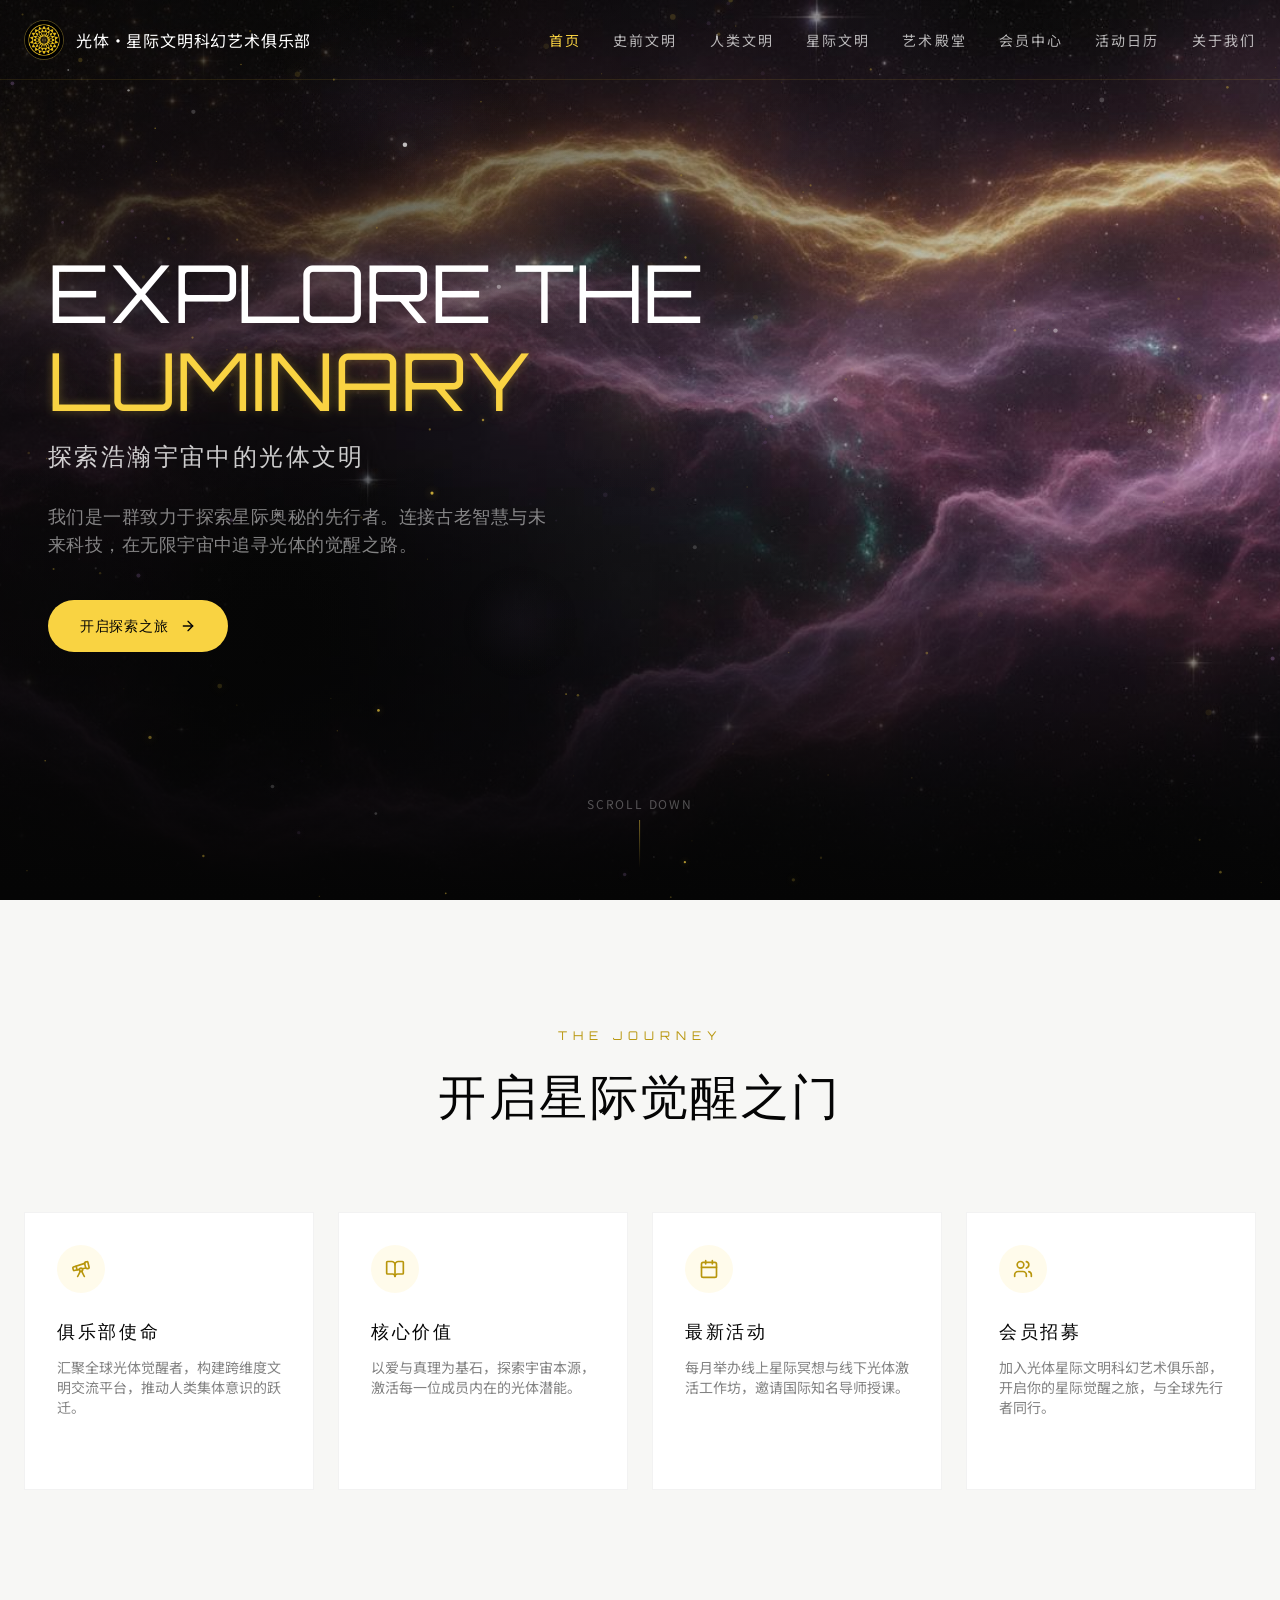
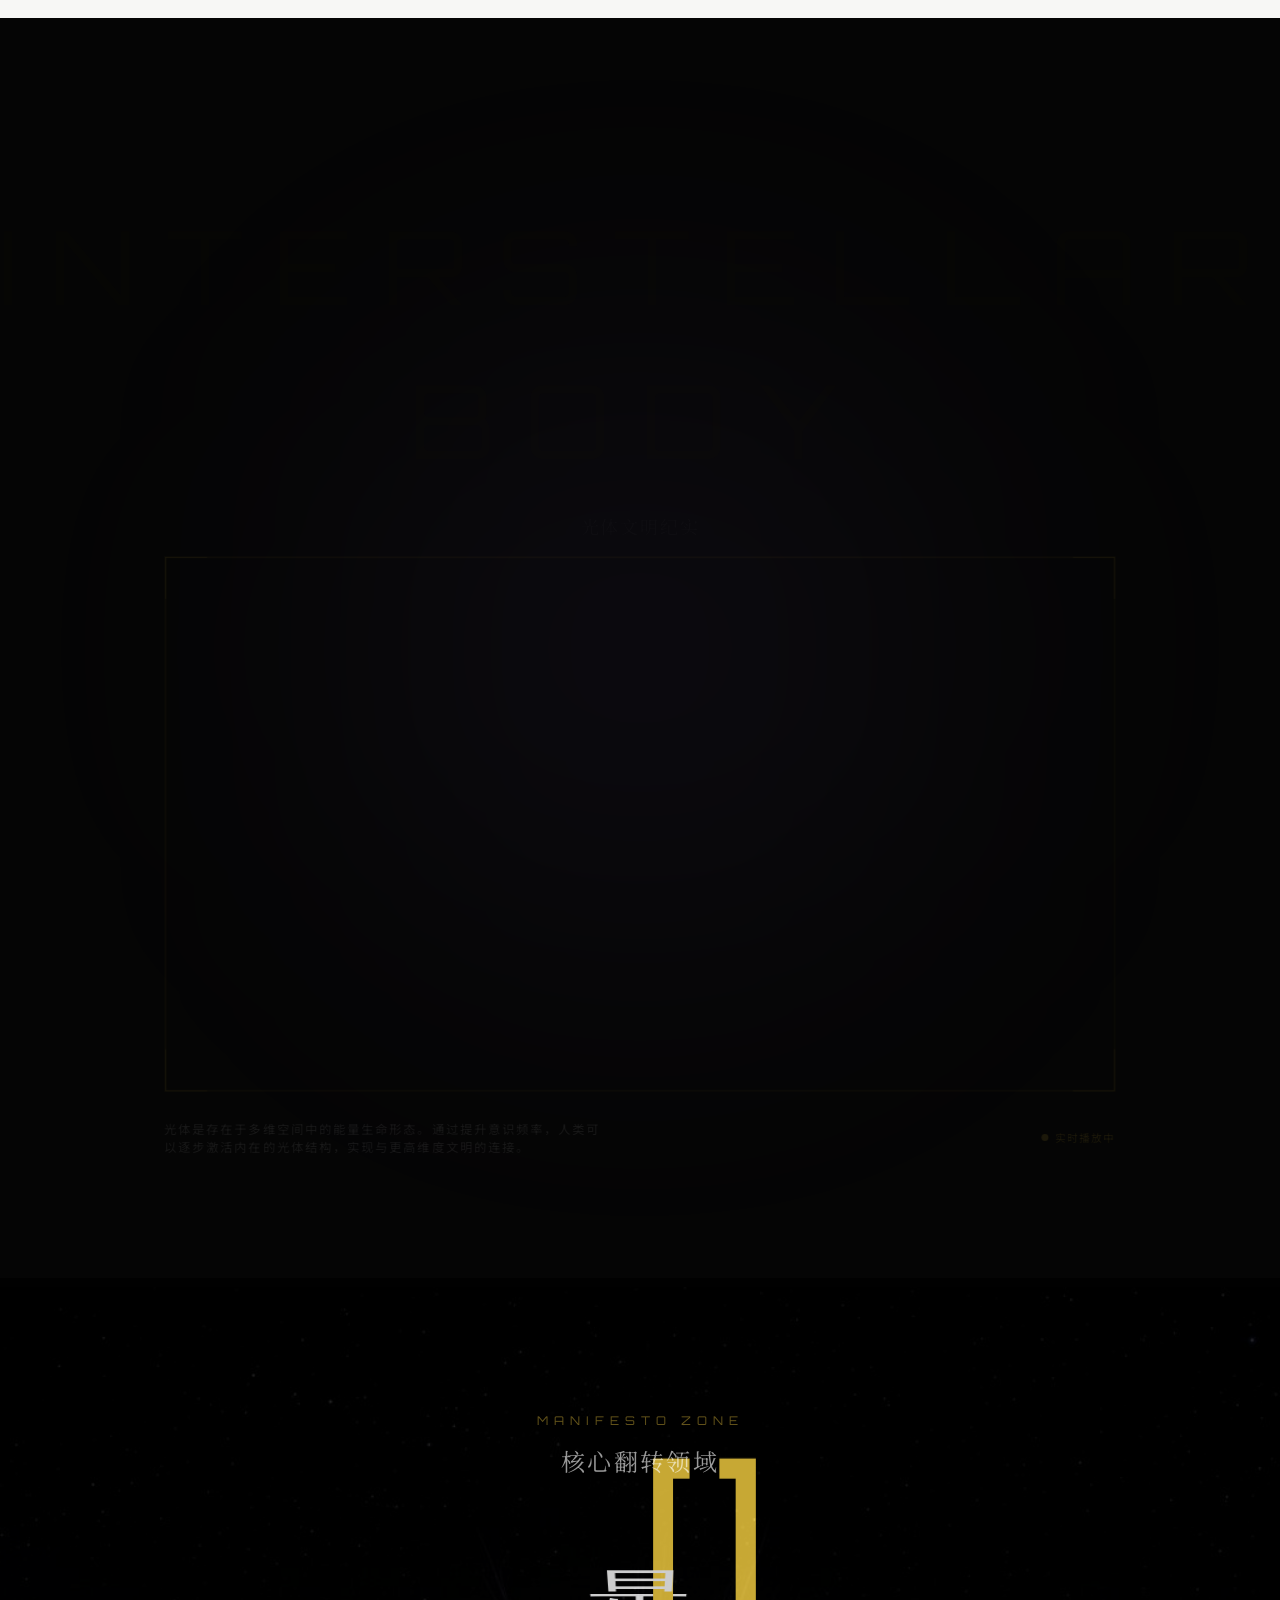
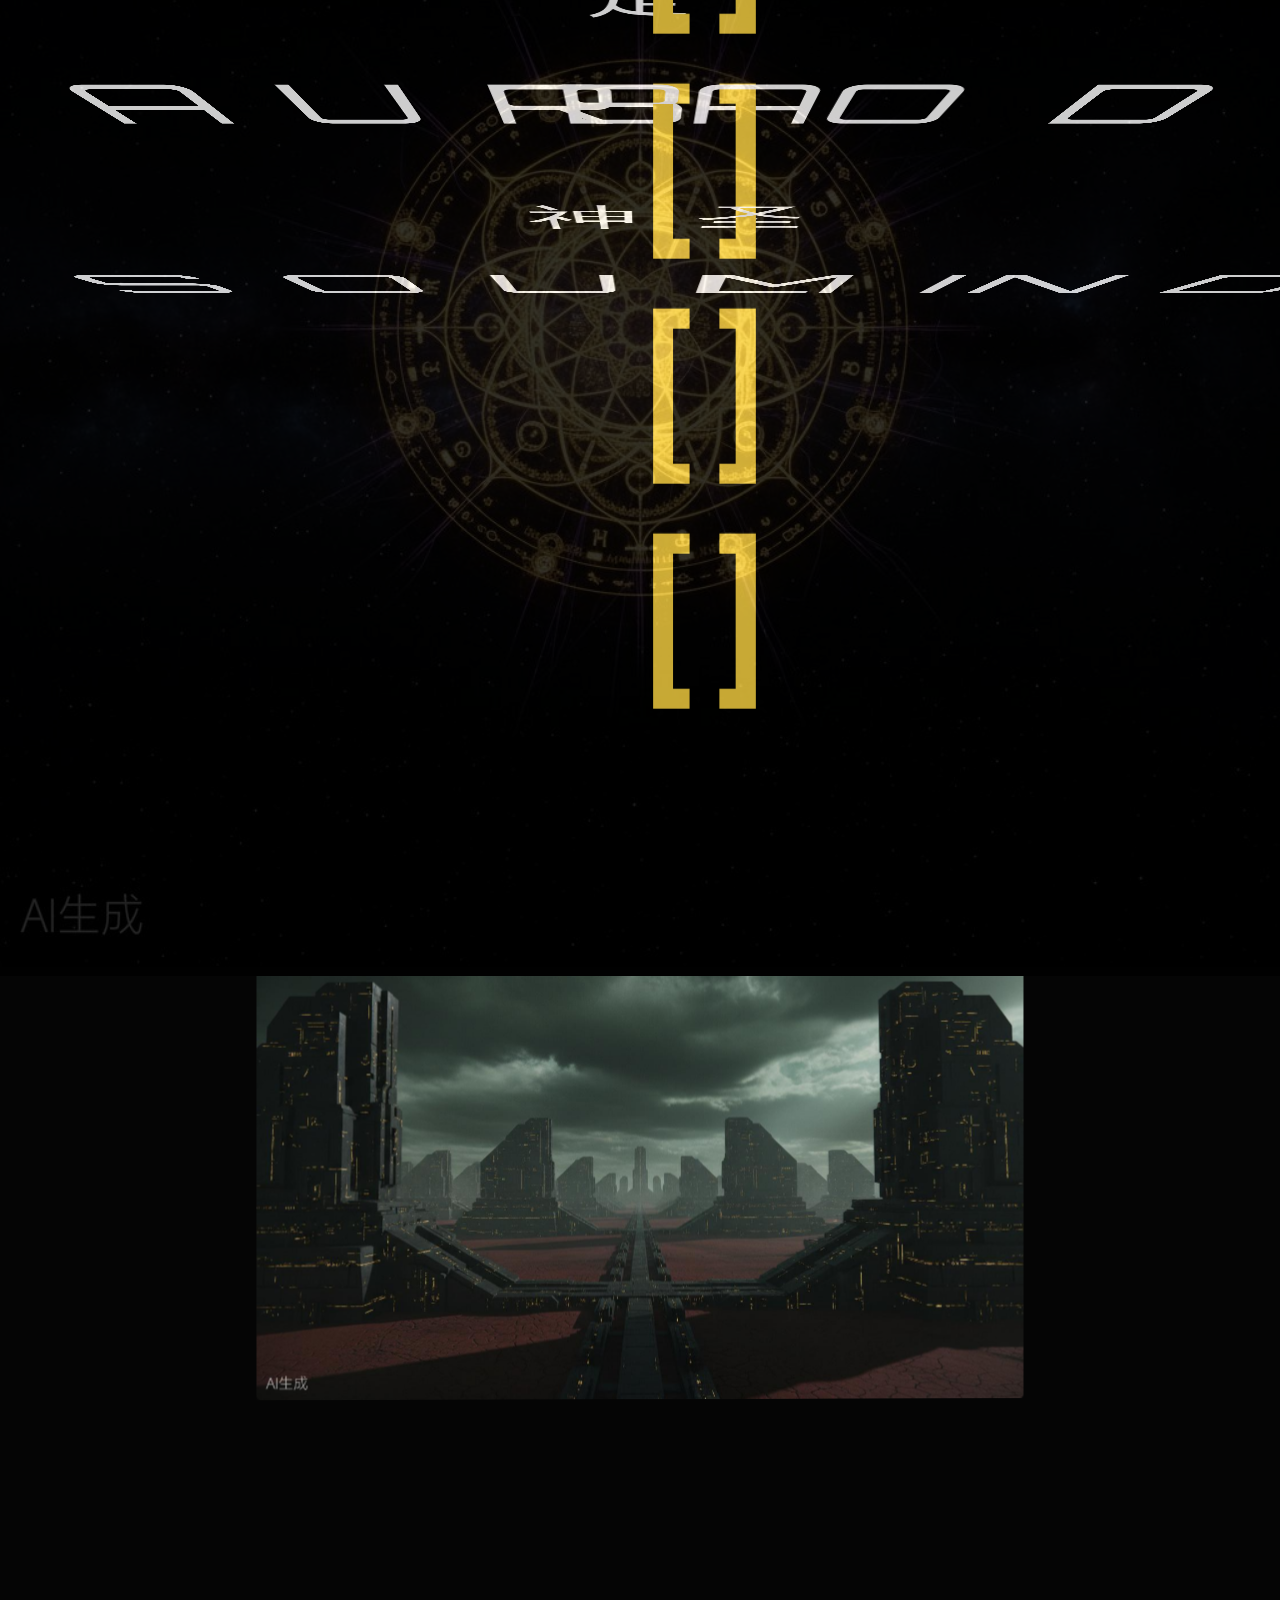
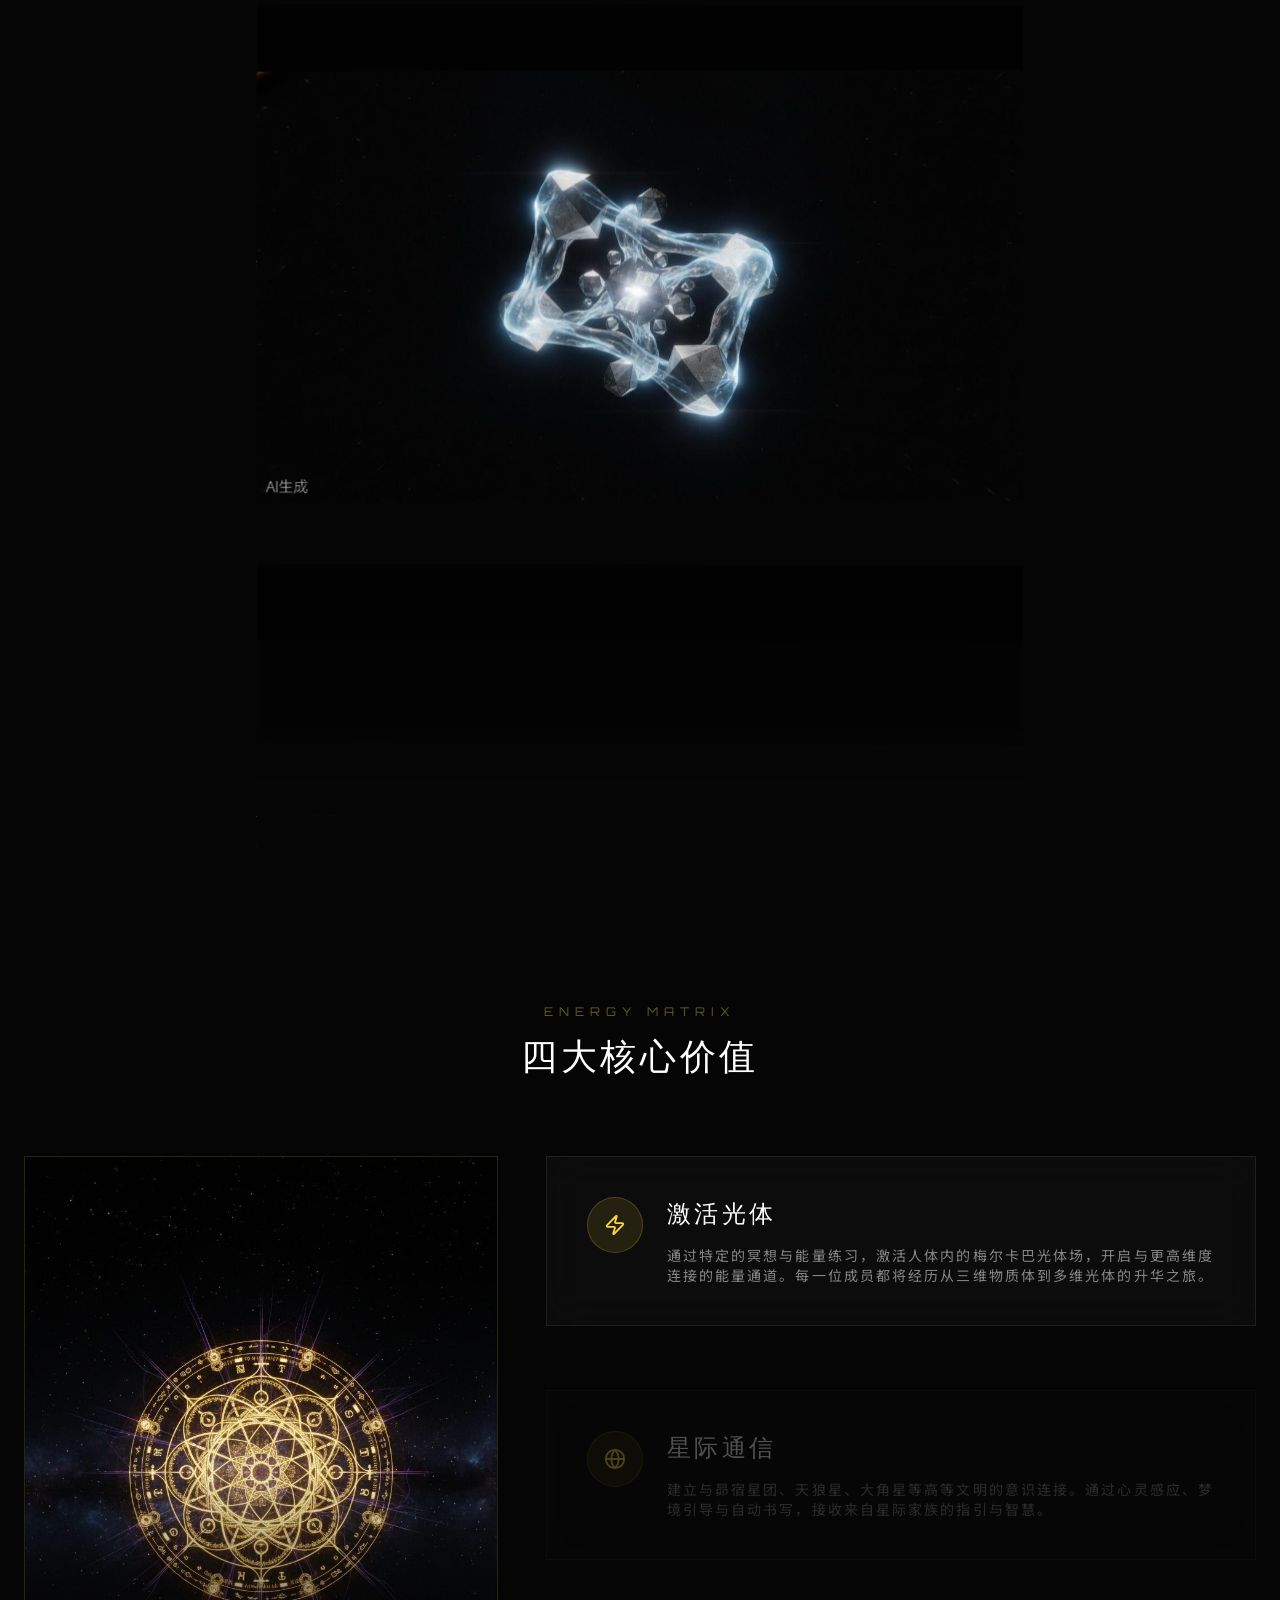
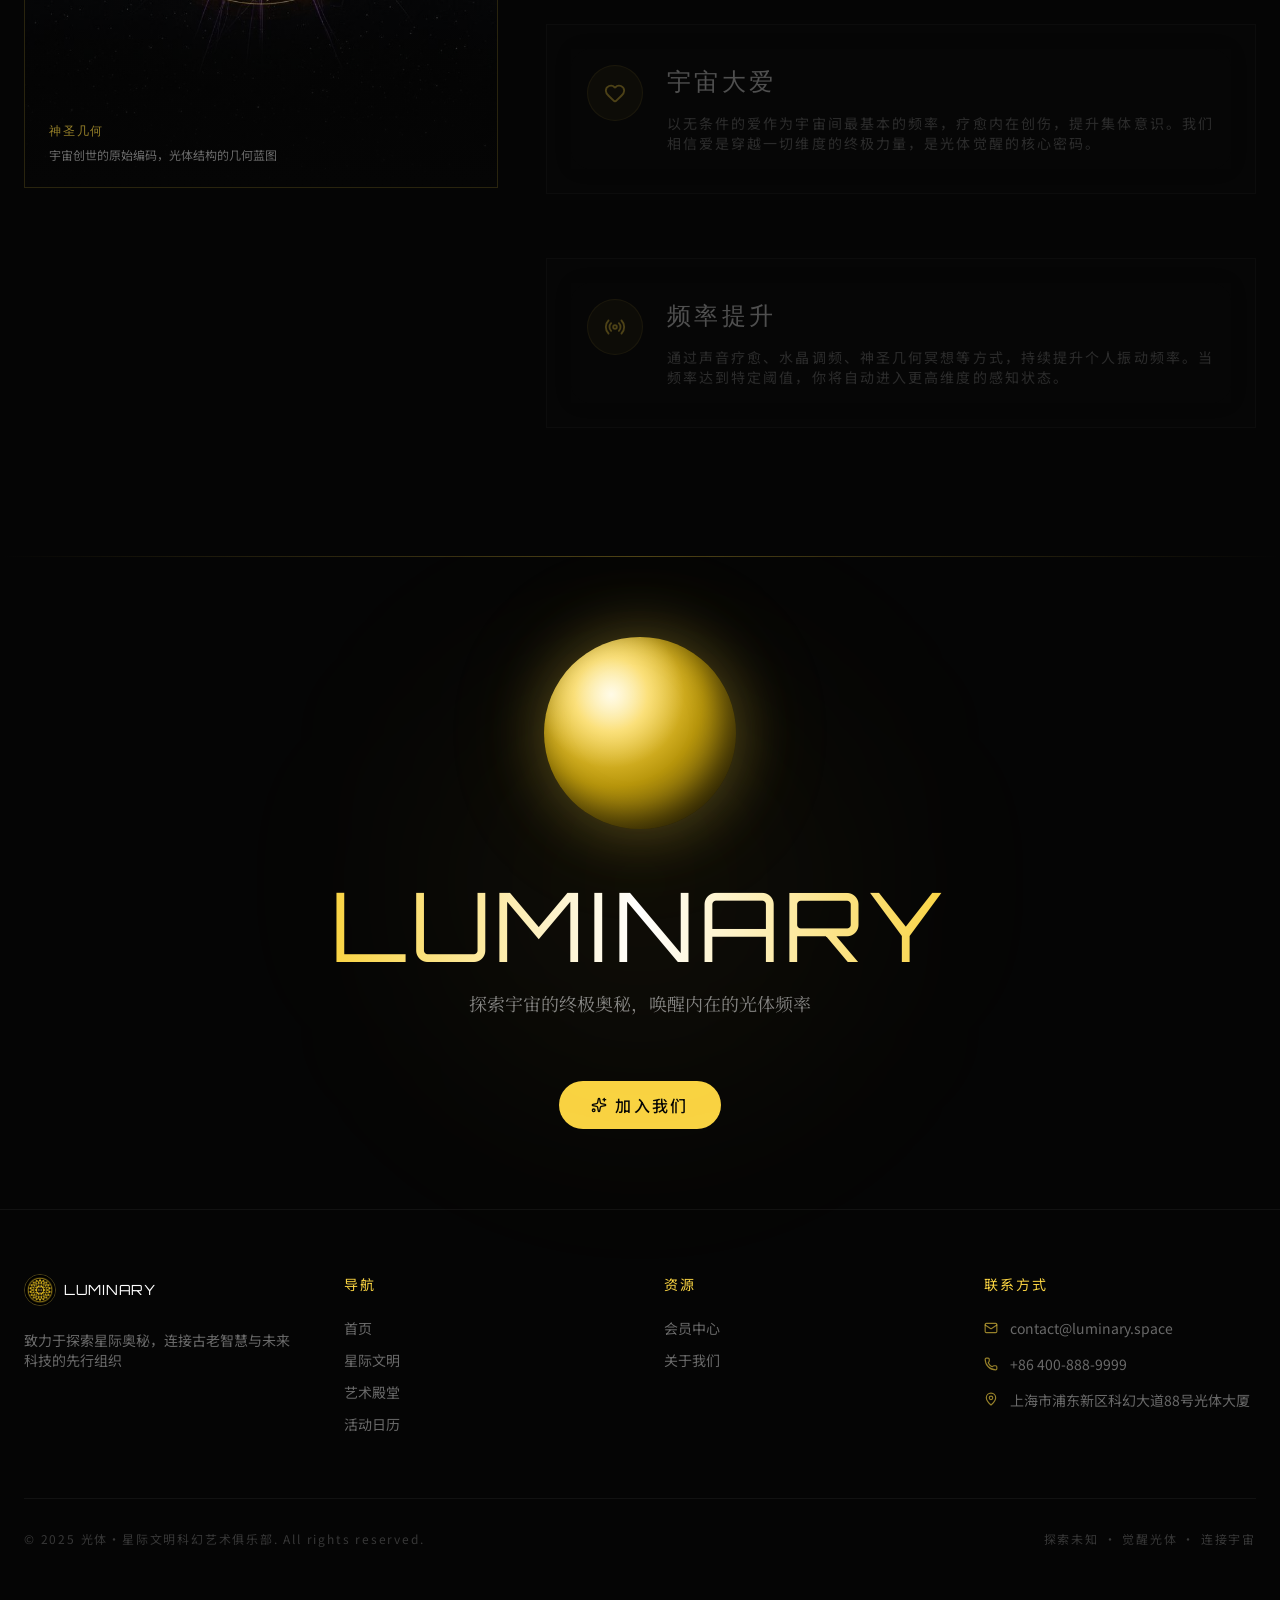
==== commit 99f652f7: "fix: 移除 index.html 残留的 kimi 水印脚本 + 同步 build 脚本剔除逻辑 - 多文件版 index.html 此前从原始模板派生，遗漏了 kimi sdk-seed.js " ====
--- a/index.html
+++ b/index.html
@@ -8,8 +8,7 @@
     <link rel="preconnect" href="https://gstatic.loli.net" crossorigin=""/>
     <link href="https://fonts.loli.net/css2?family=Cutive+Mono&amp;family=Orbitron:wght@400;500;600;700;800;900&amp;family=Rajdhani:wght@300;400;500;600;700&amp;family=Noto+Sans+SC:wght@300;400;500;700&amp;family=Noto+Serif+SC:wght@400;600&amp;display=swap" rel="stylesheet"/>
     <script type="module" crossorigin="" src="./assets/app-hash.js"></script>
-    <link rel="stylesheet" crossorigin="" href="./assets/index-DGl1yDNd.css"/>
-  <script src="https://www.kimi.com/sdk-seed.js" defer="" data-kimi-disable-watermark="false" data-kimi-analytics="false"></script></head>
+    <link rel="stylesheet" crossorigin="" href="./assets/index-DGl1yDNd.css"/></head>
   <body>
     <div id="root"></div>
   
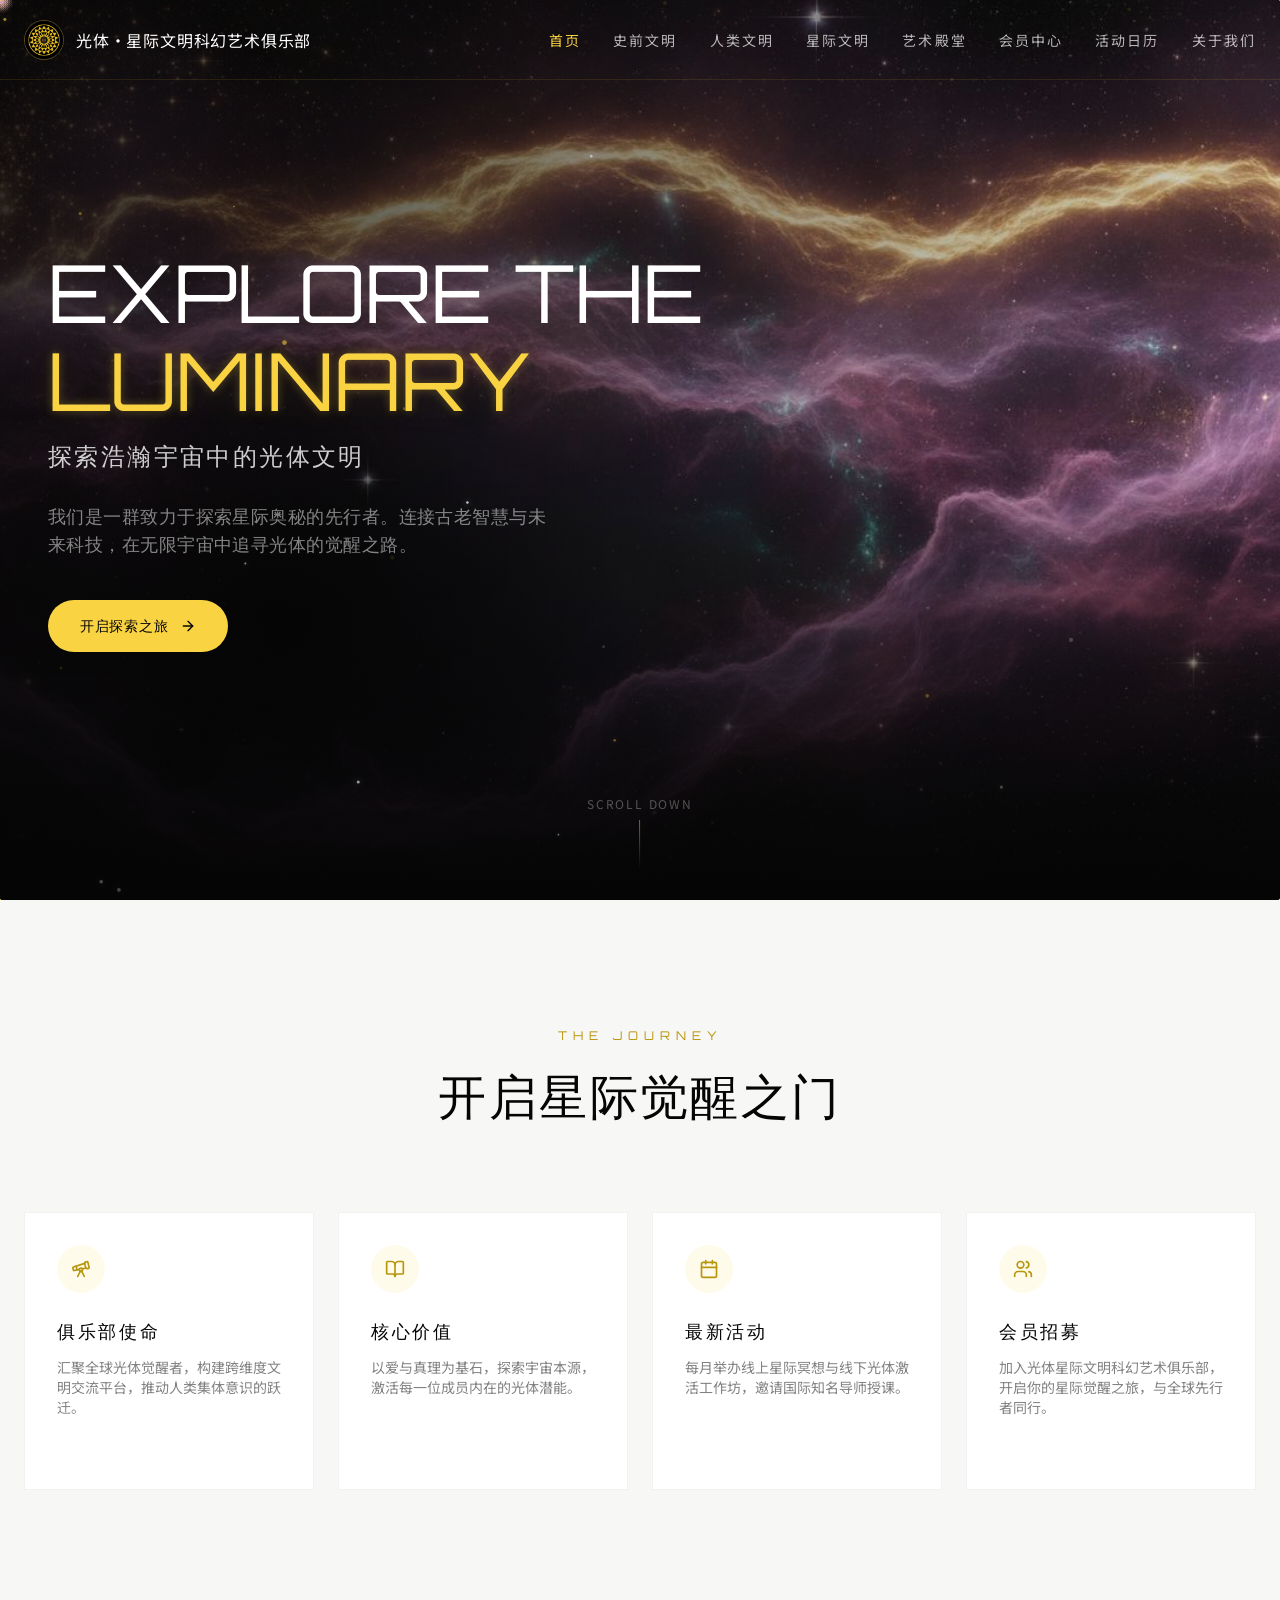
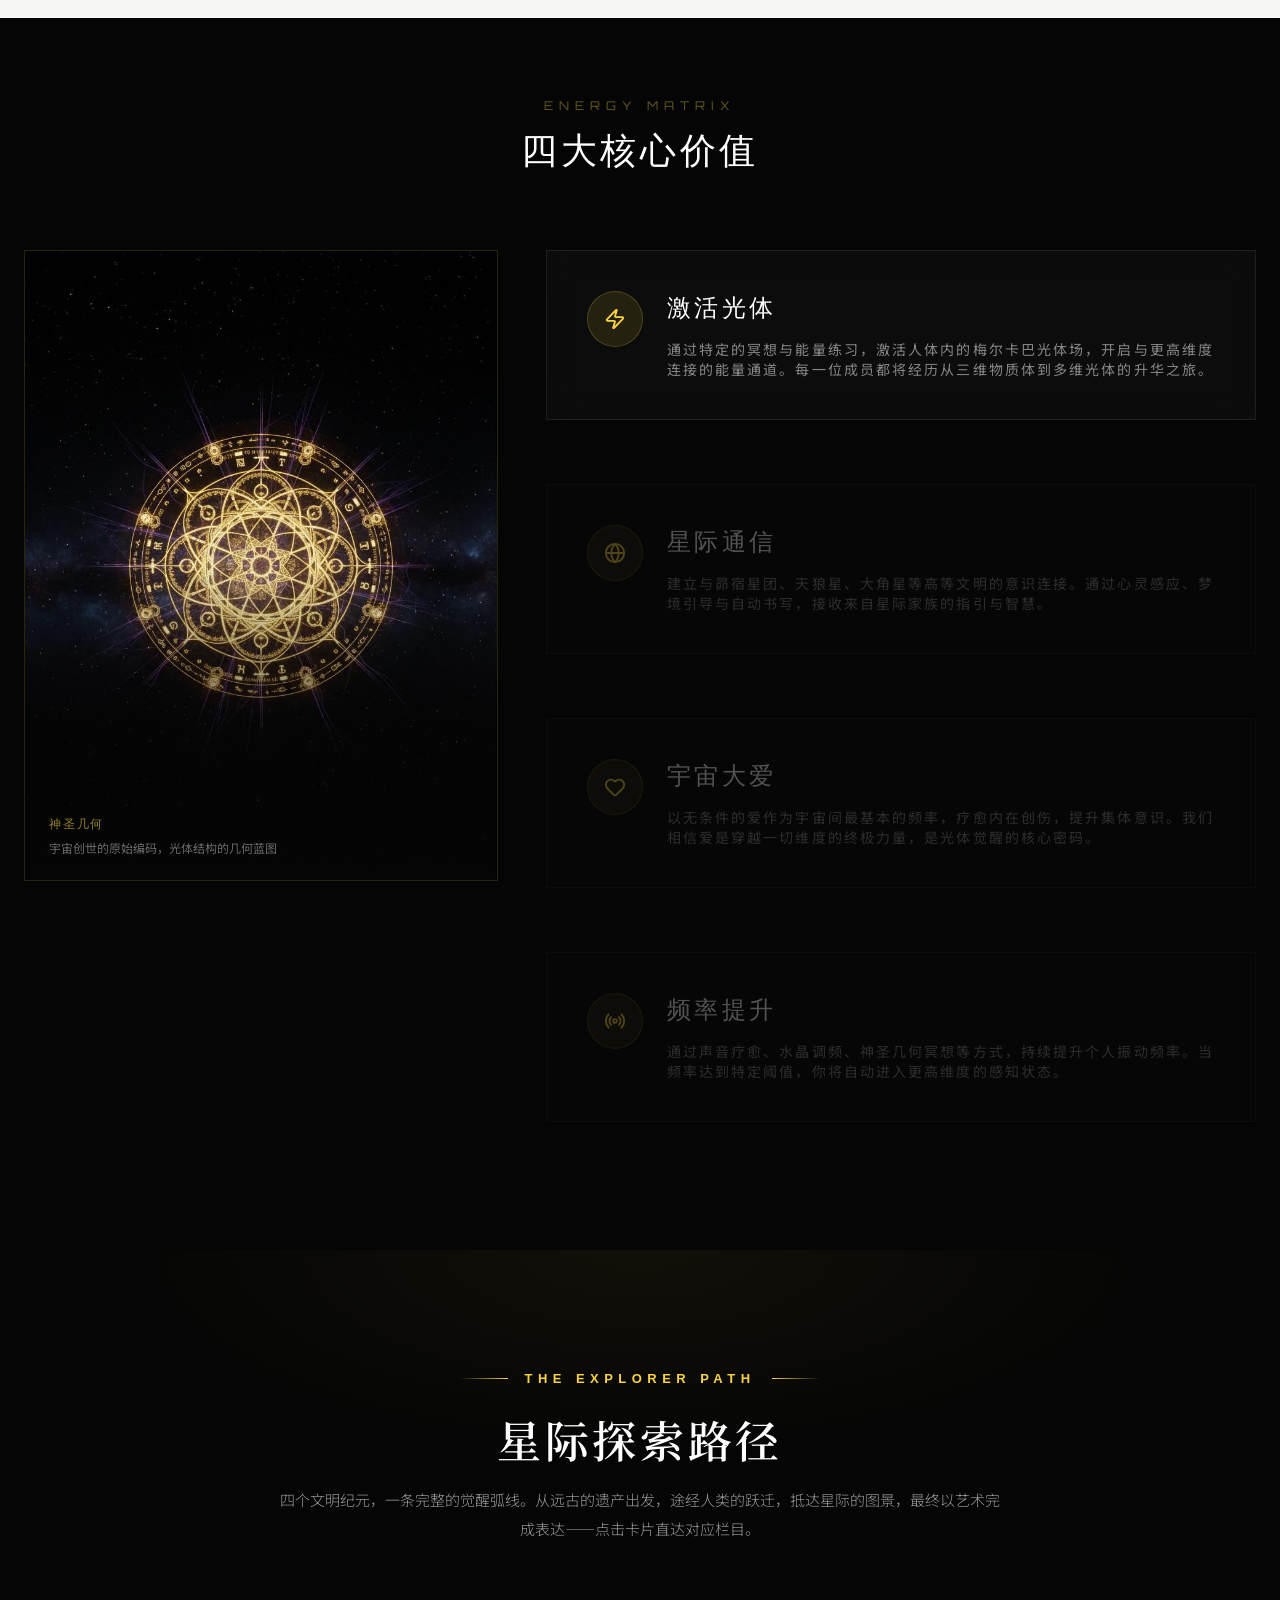
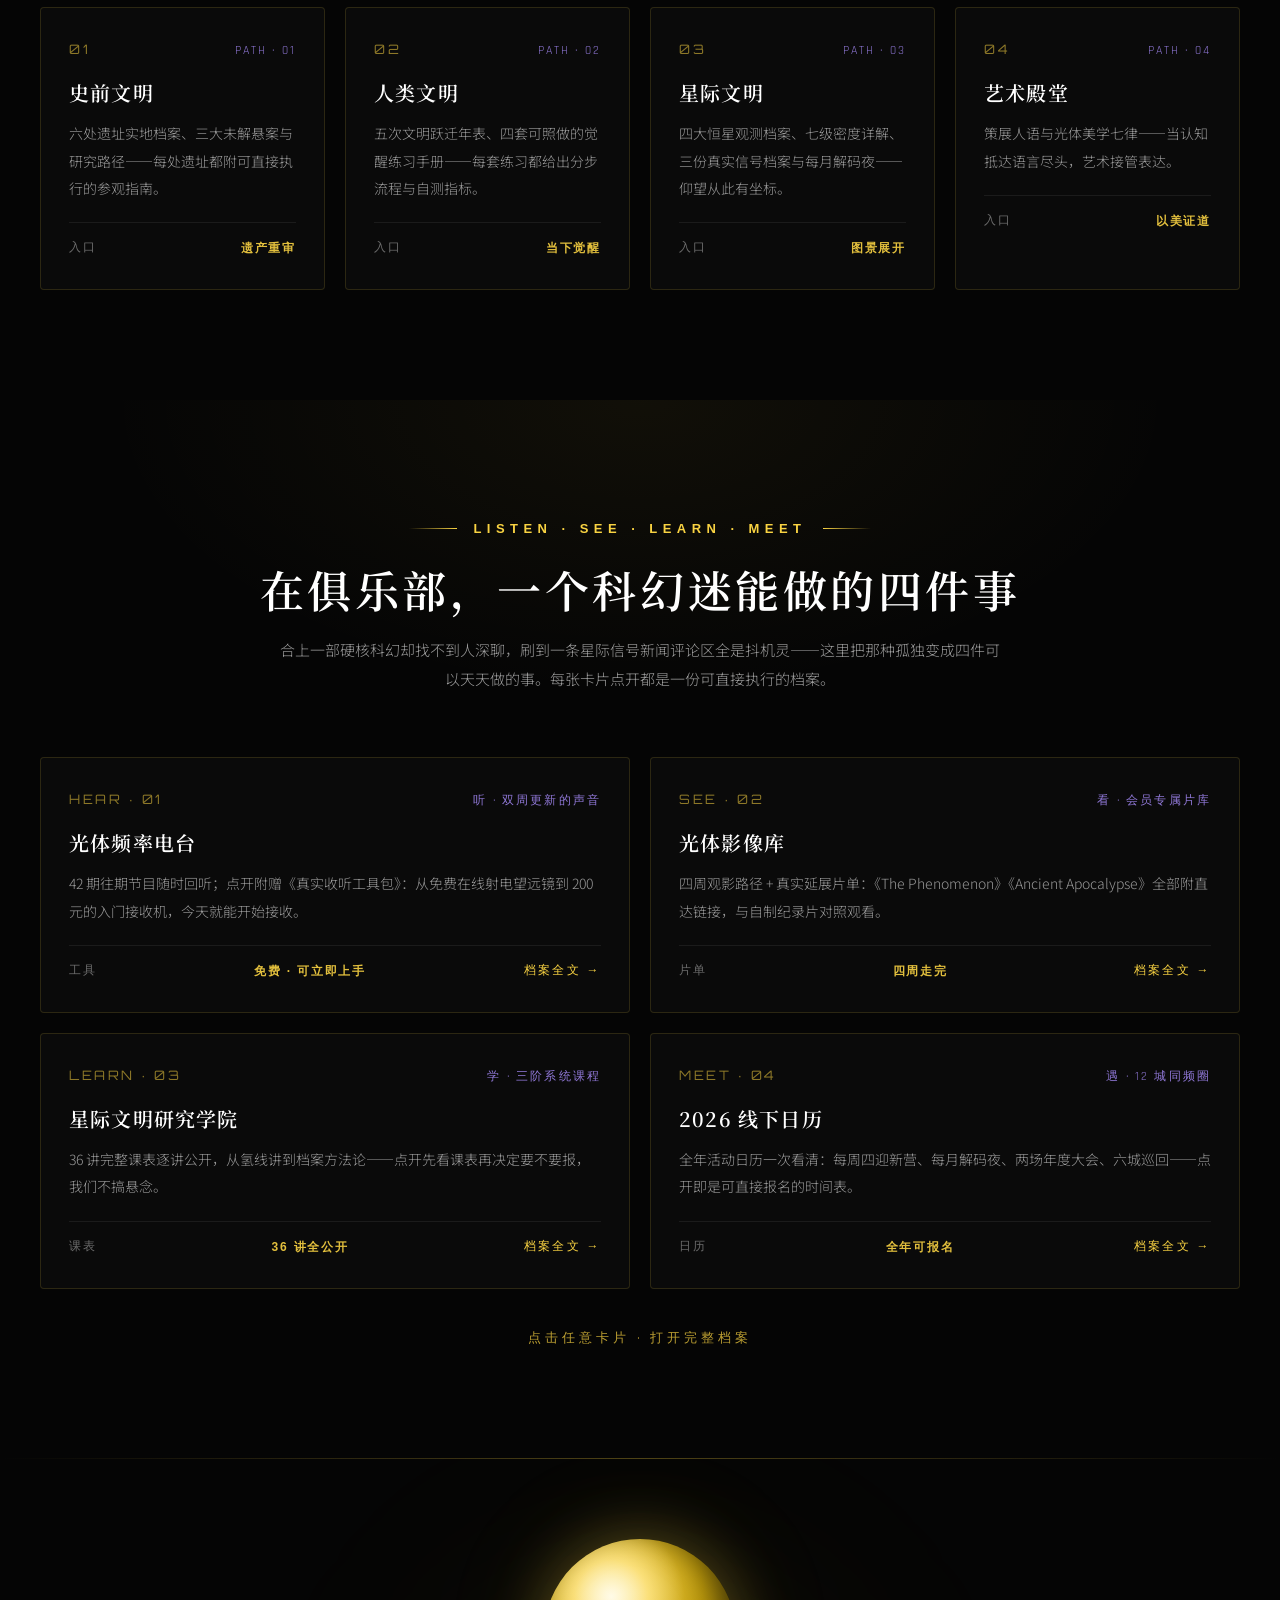
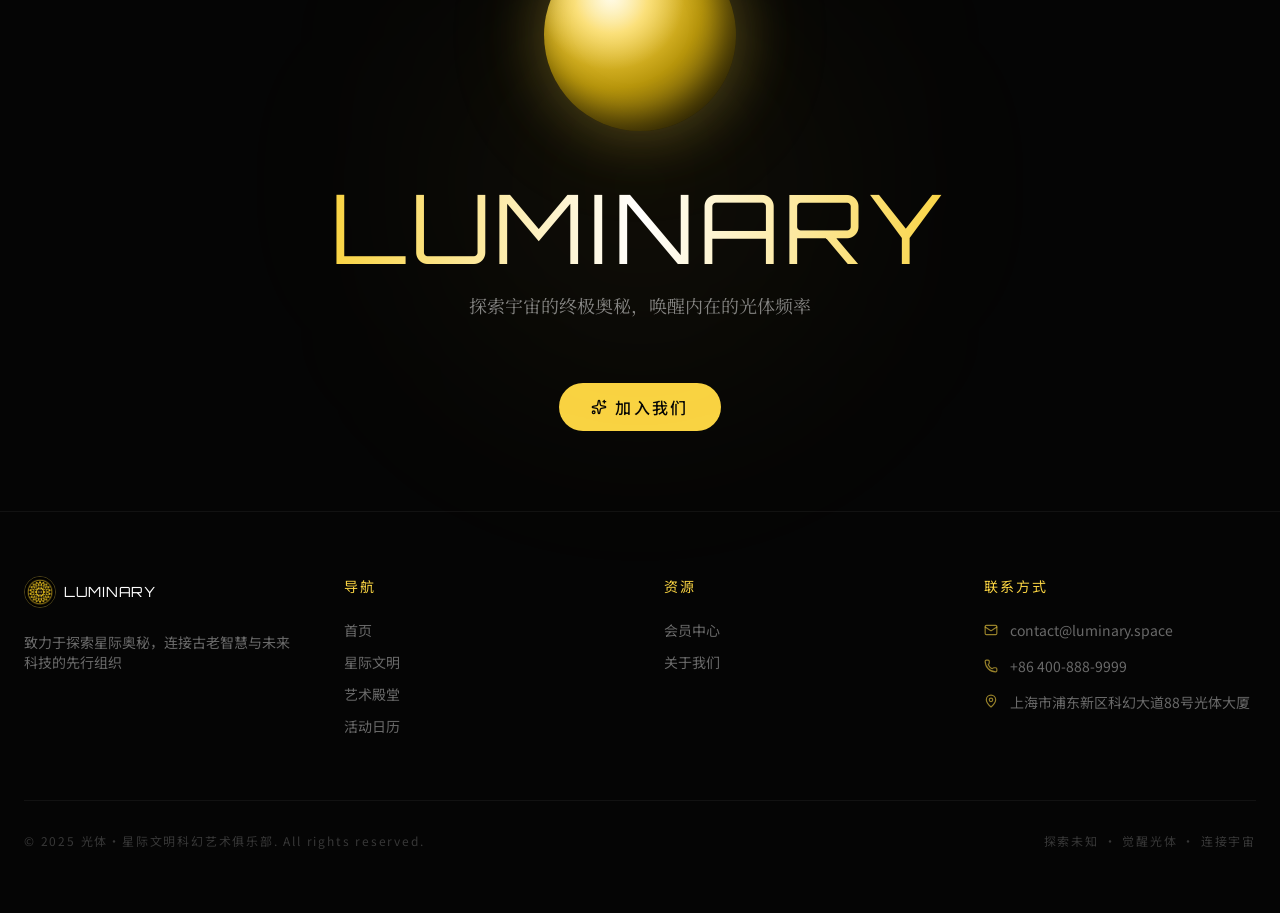
==== commit b9576ad1: "fix: 摘除首页 MANIFESTO ZONE 大字区与 INSIGHTS 暗色板块 + JS 缓存根治 - nE(MorphSection 核心翻转领域)、aE(ReflectionSection" ====
--- a/index.html
+++ b/index.html
@@ -7,7 +7,7 @@
     <link rel="preconnect" href="https://fonts.loli.net"/>
     <link rel="preconnect" href="https://gstatic.loli.net" crossorigin=""/>
     <link href="https://fonts.loli.net/css2?family=Cutive+Mono&amp;family=Orbitron:wght@400;500;600;700;800;900&amp;family=Rajdhani:wght@300;400;500;600;700&amp;family=Noto+Sans+SC:wght@300;400;500;700&amp;family=Noto+Serif+SC:wght@400;600&amp;display=swap" rel="stylesheet"/>
-    <script type="module" crossorigin="" src="./assets/app-hash.js"></script>
+    <script type="module" crossorigin="" src="./assets/app-hash.js?v=1788933965"></script>
     <link rel="stylesheet" crossorigin="" href="./assets/index-DGl1yDNd.css"/></head>
   <body>
     <div id="root"></div>
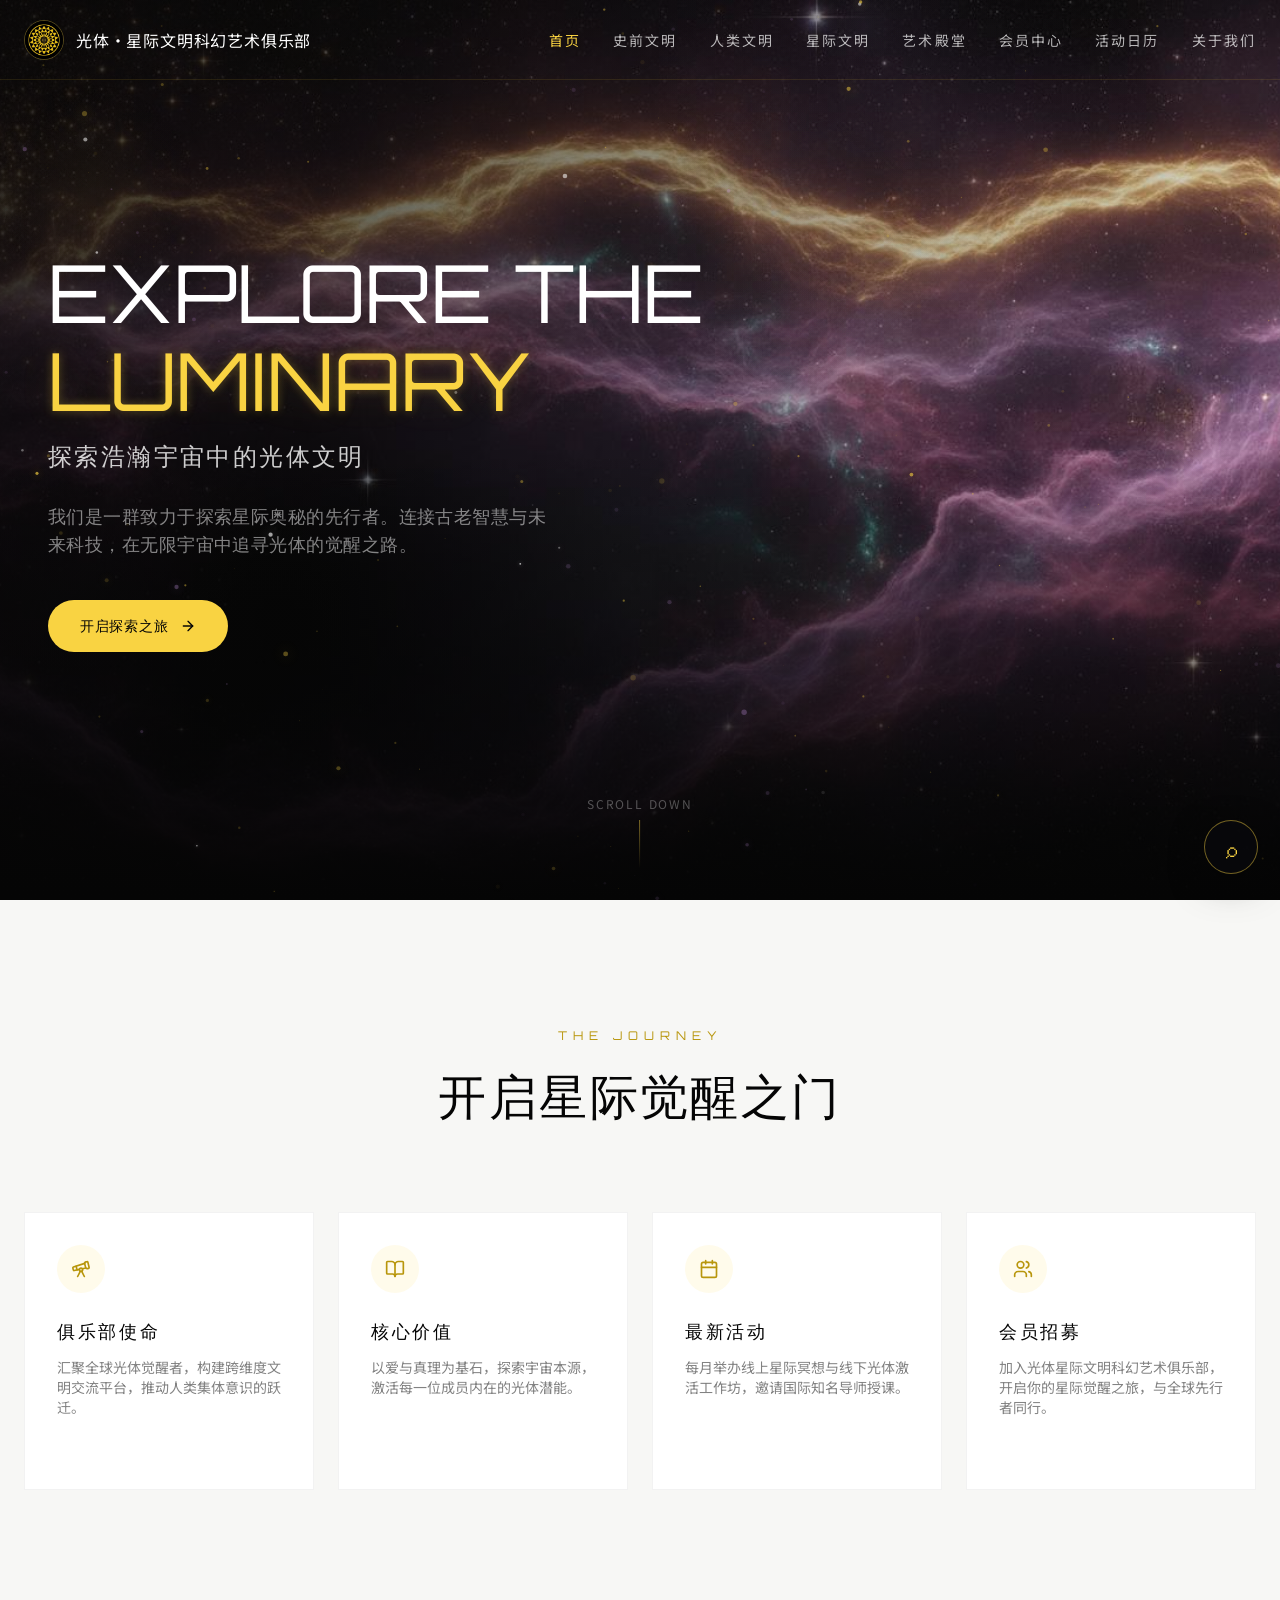
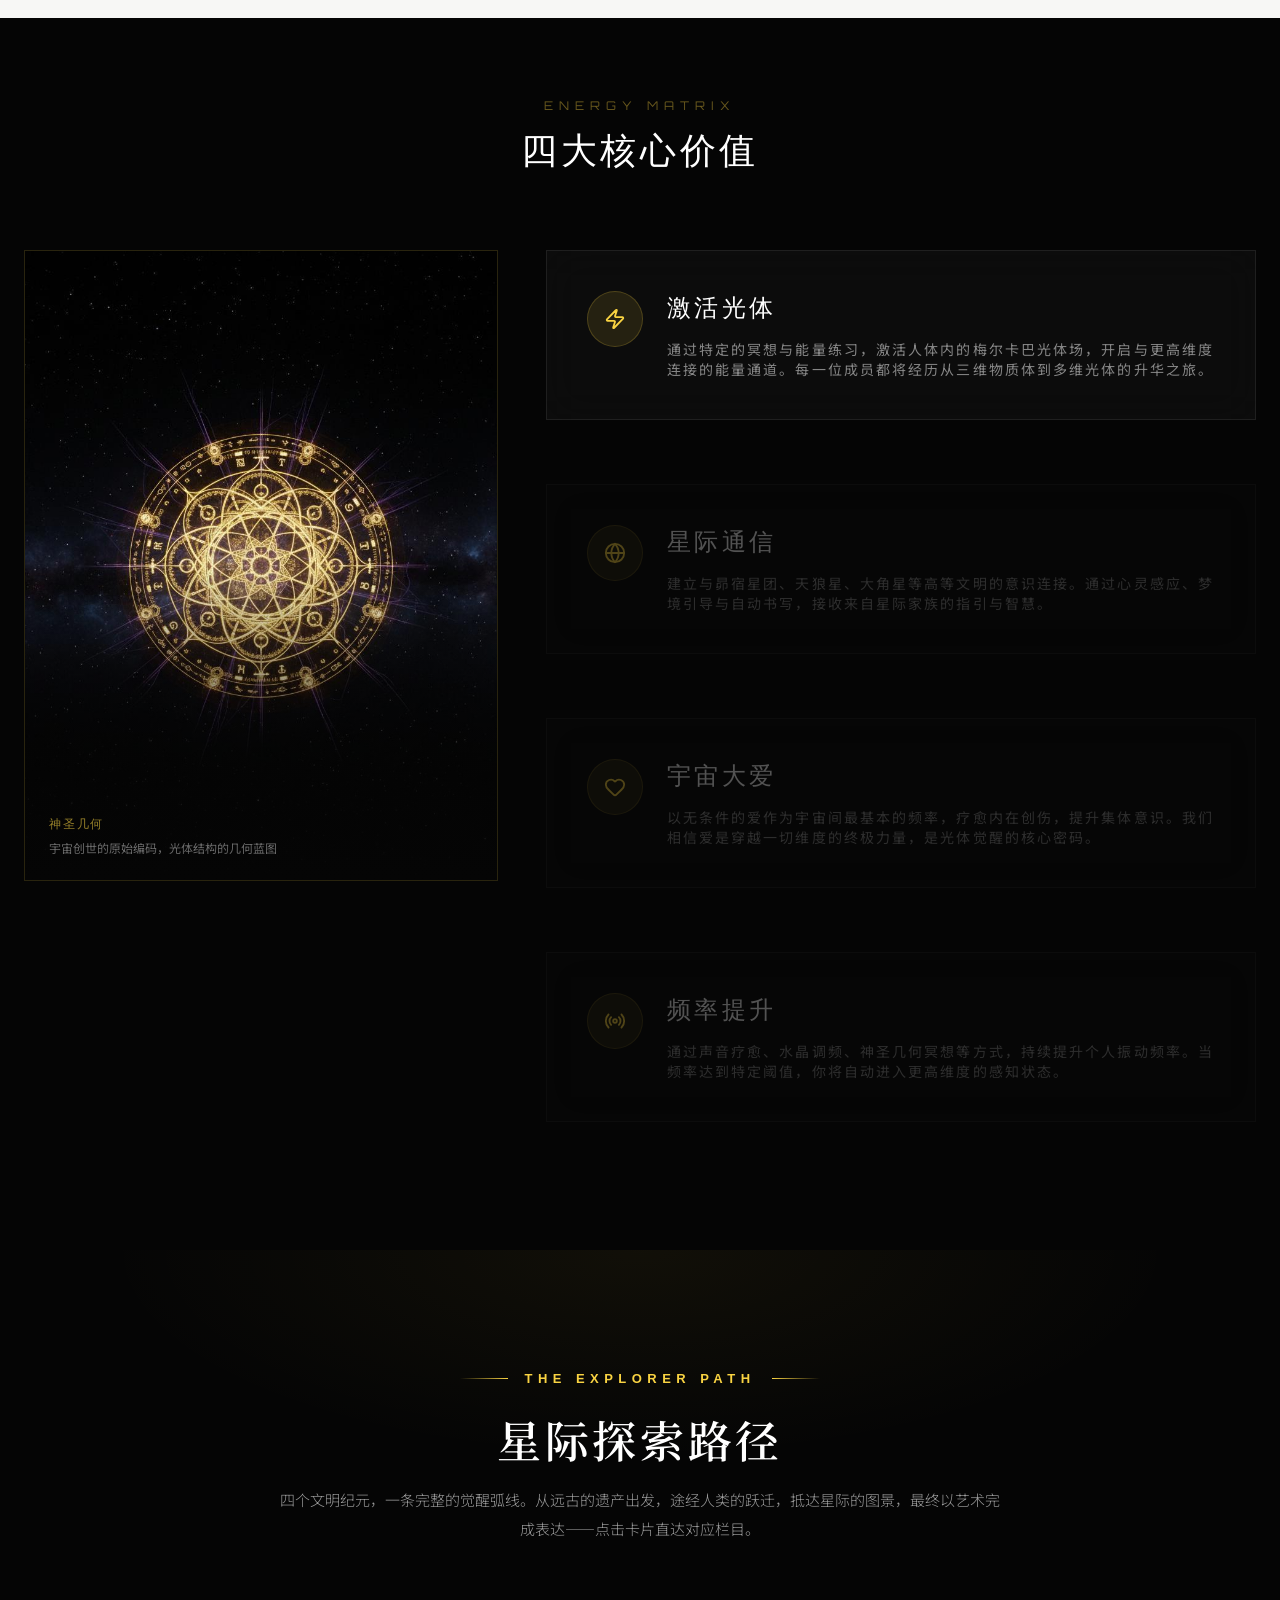
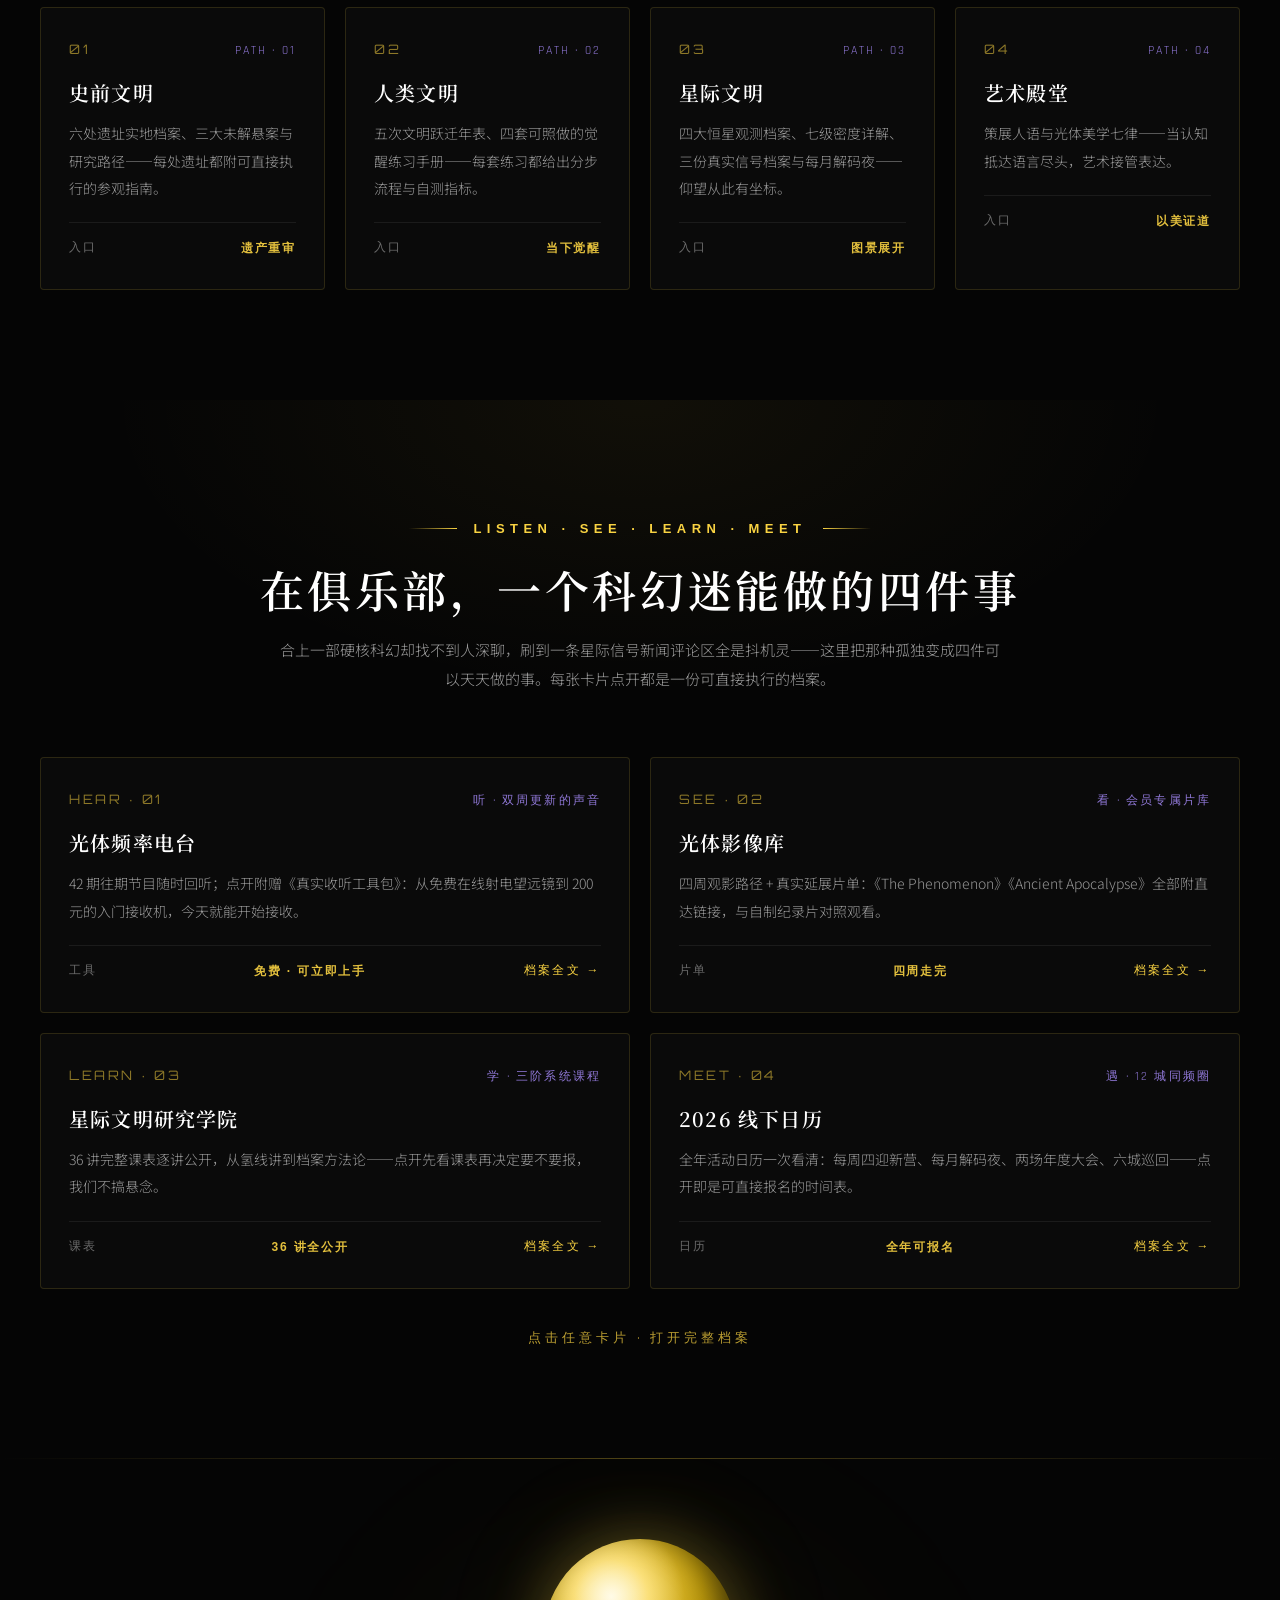
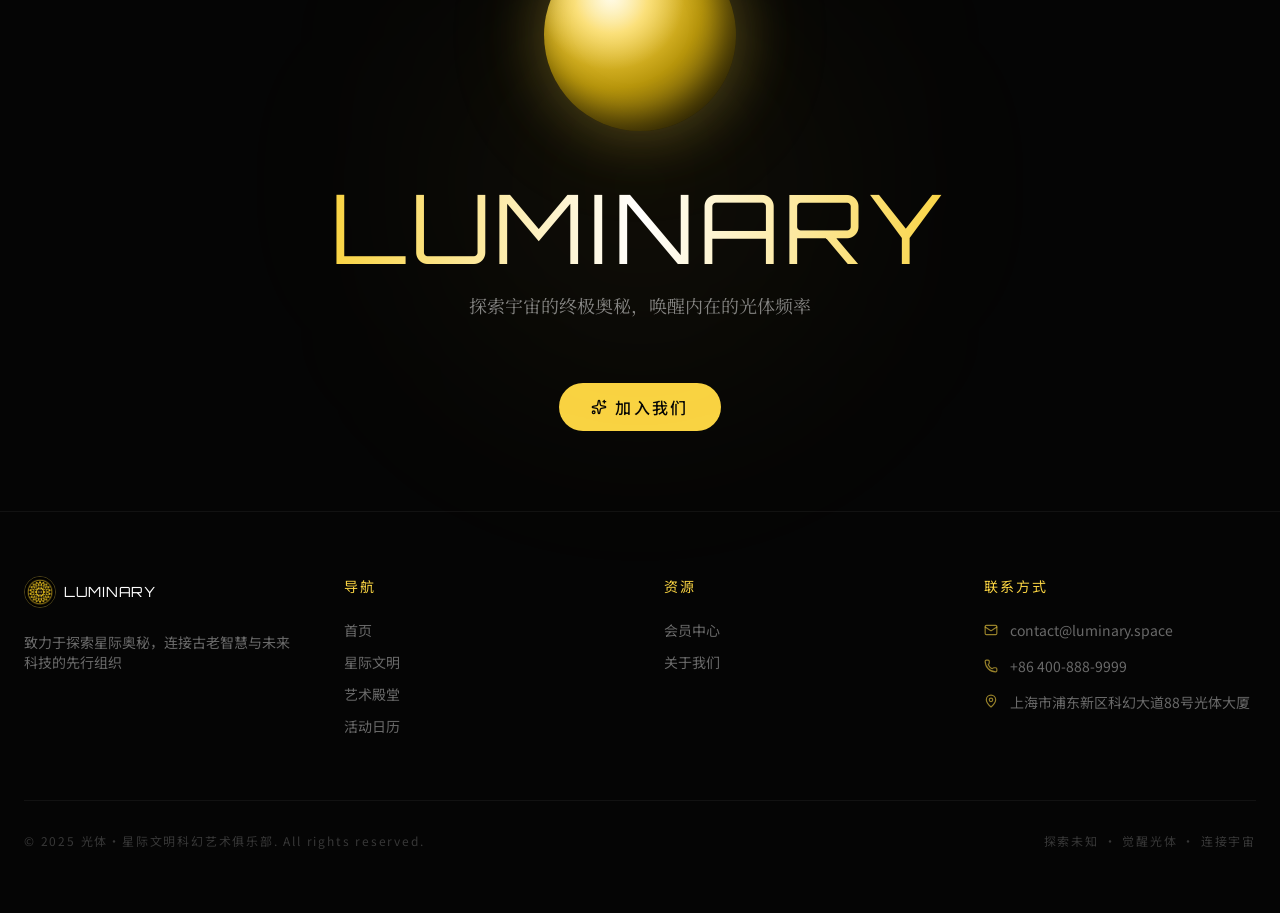
==== commit c76f5f86: "内容专业度升级：等级对比表/智能体演示/会员证言/作品档案/商城与联系/世界观声明/悬浮档案检索/展览时间更新/SEO元数据" ====
--- a/index.html
+++ b/index.html
@@ -3,11 +3,18 @@
     <meta name="viewport" content="width=device-width, initial-scale=1.0, maximum-scale=5.0, user-scalable=yes"/>
     <meta name="theme-color" content="#050505"/>
     <link rel="icon" type="image/jpeg" href="./images/logo.jpg"/>
+<meta name="description" content="光体·星际文明科幻艺术俱乐部——以科学语言诠释灵性体验的科幻艺术社区：60+ 份可点击真实档案、三阶研究学院、每月解码夜、12 城同频圈、殿堂级星际艺术与会员权益体系。"/>
+<meta property="og:type" content="website"/>
+<meta property="og:site_name" content="光体·星际文明科幻艺术俱乐部"/>
+<meta property="og:title" content="光体·星际文明科幻艺术俱乐部"/>
+<meta property="og:description" content="真实信号档案、三阶研究学院、每月解码夜、12 城同频圈——仰望从此有坐标。"/>
+<meta property="og:image" content="https://gt-ai-3396815.github.io/guangti-scifi-club/images/gtx-arthall.jpg"/>
+<meta property="og:url" content="https://gt-ai-3396815.github.io/guangti-scifi-club/"/>
 <title>光体·星际文明科幻艺术俱乐部</title>
     <link rel="preconnect" href="https://fonts.loli.net"/>
     <link rel="preconnect" href="https://gstatic.loli.net" crossorigin=""/>
     <link href="https://fonts.loli.net/css2?family=Cutive+Mono&amp;family=Orbitron:wght@400;500;600;700;800;900&amp;family=Rajdhani:wght@300;400;500;600;700&amp;family=Noto+Sans+SC:wght@300;400;500;700&amp;family=Noto+Serif+SC:wght@400;600&amp;display=swap" rel="stylesheet"/>
-    <script type="module" crossorigin="" src="./assets/app-hash.js?v=1788933965"></script>
+    <script type="module" crossorigin="" src="./assets/app-hash.js?v=1789134906"></script>
     <link rel="stylesheet" crossorigin="" href="./assets/index-DGl1yDNd.css"/></head>
   <body>
     <div id="root"></div>
